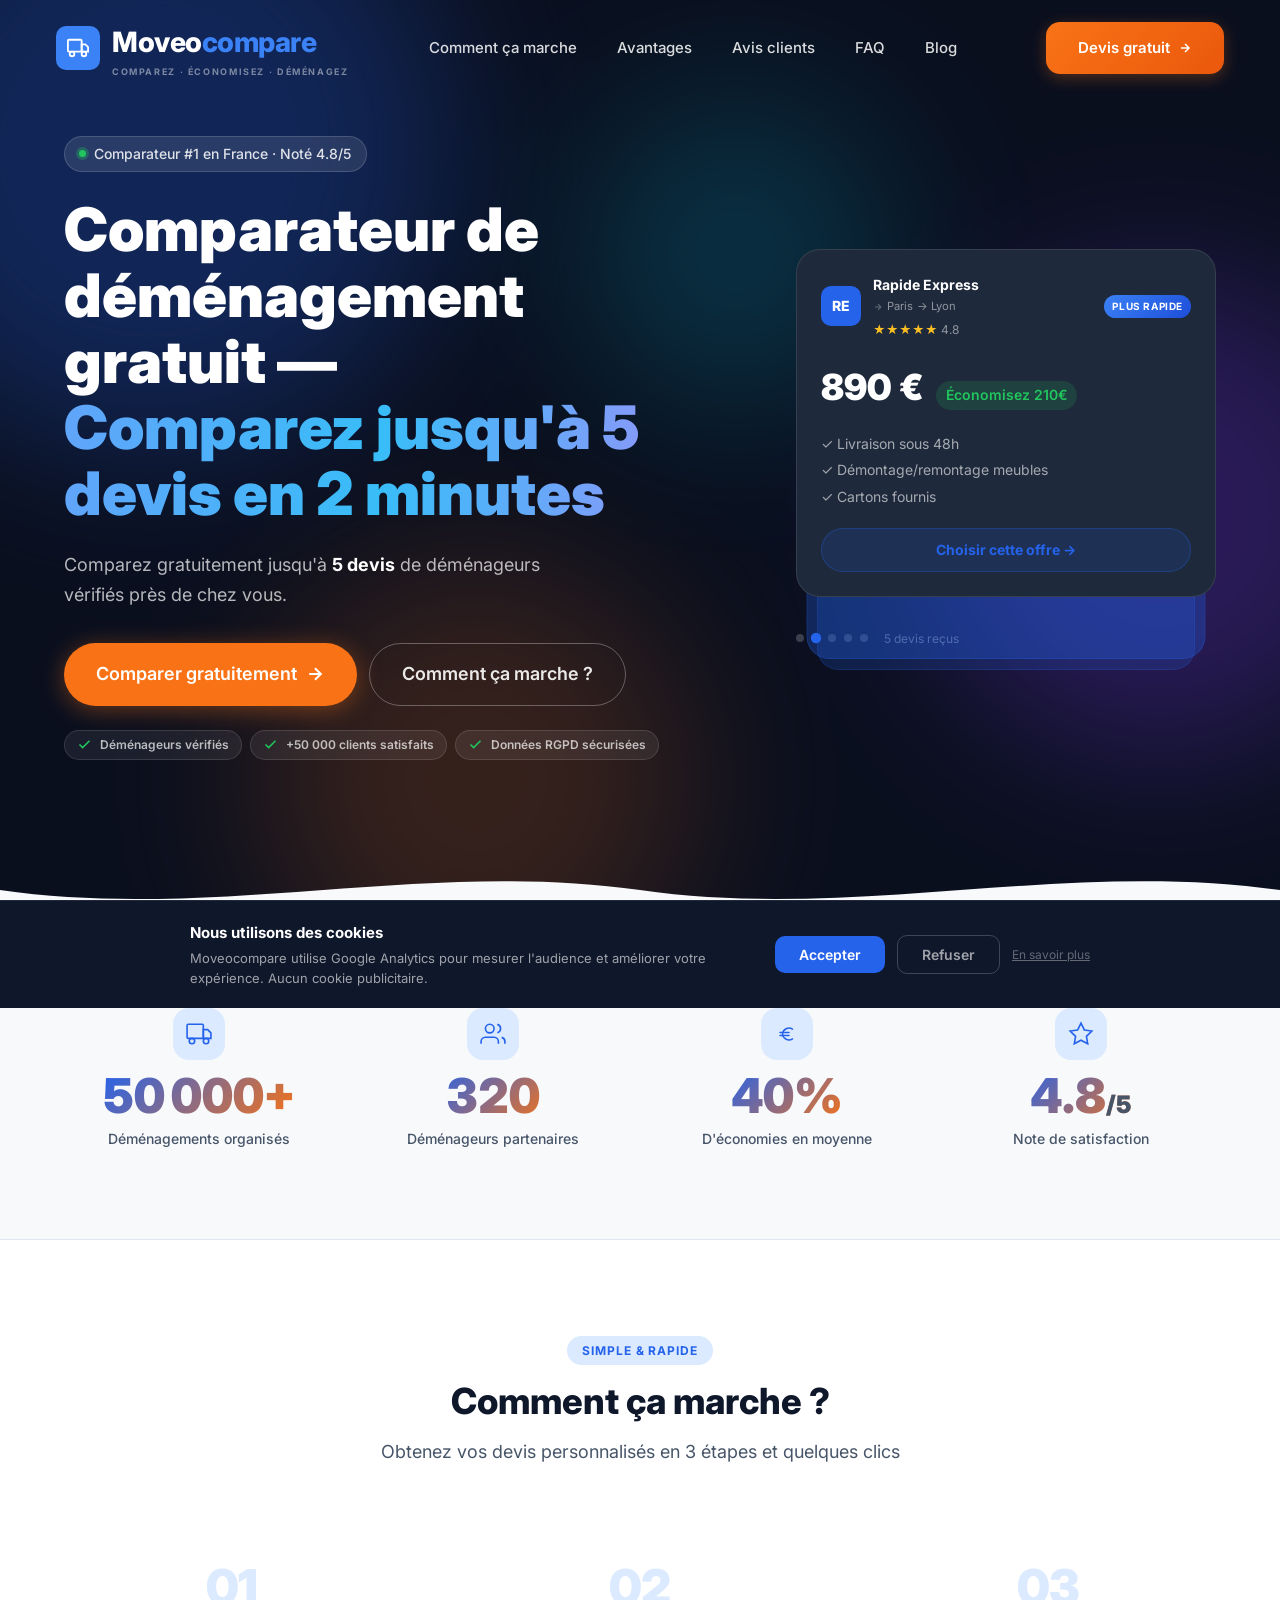
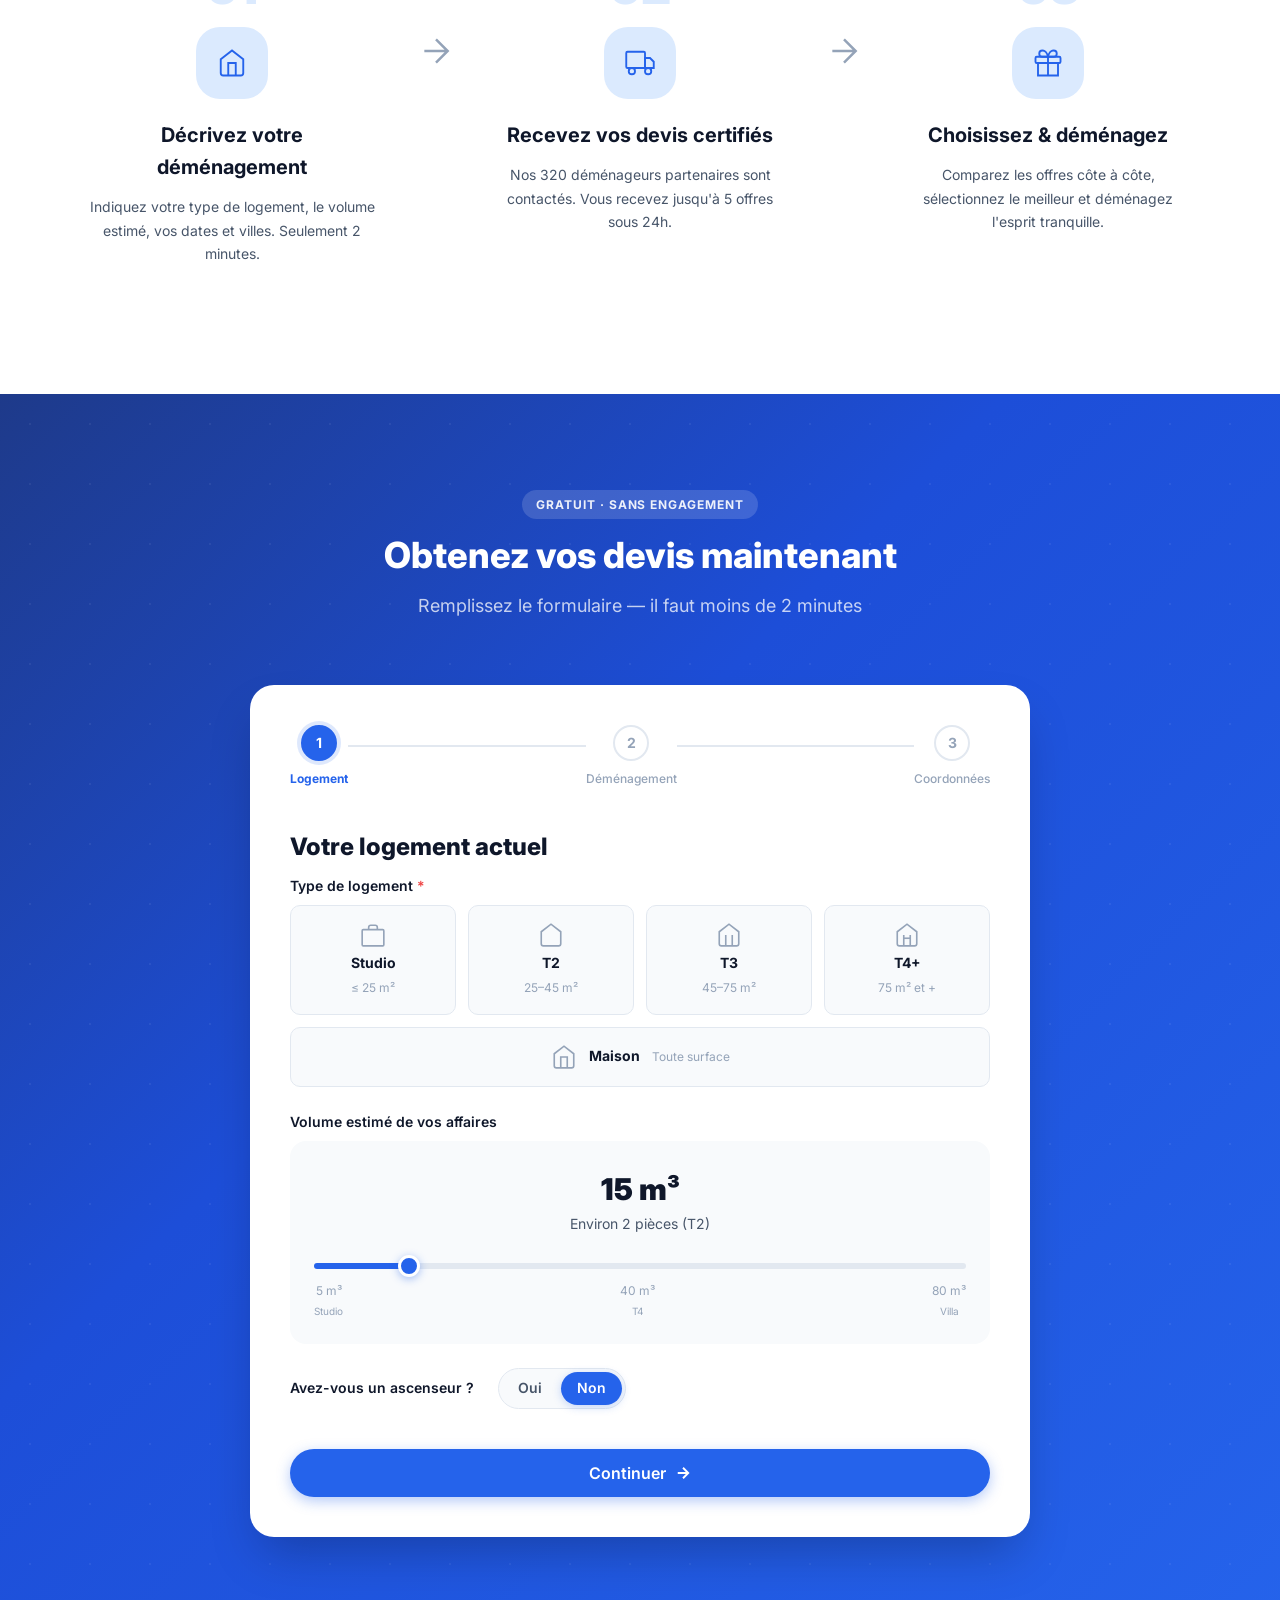
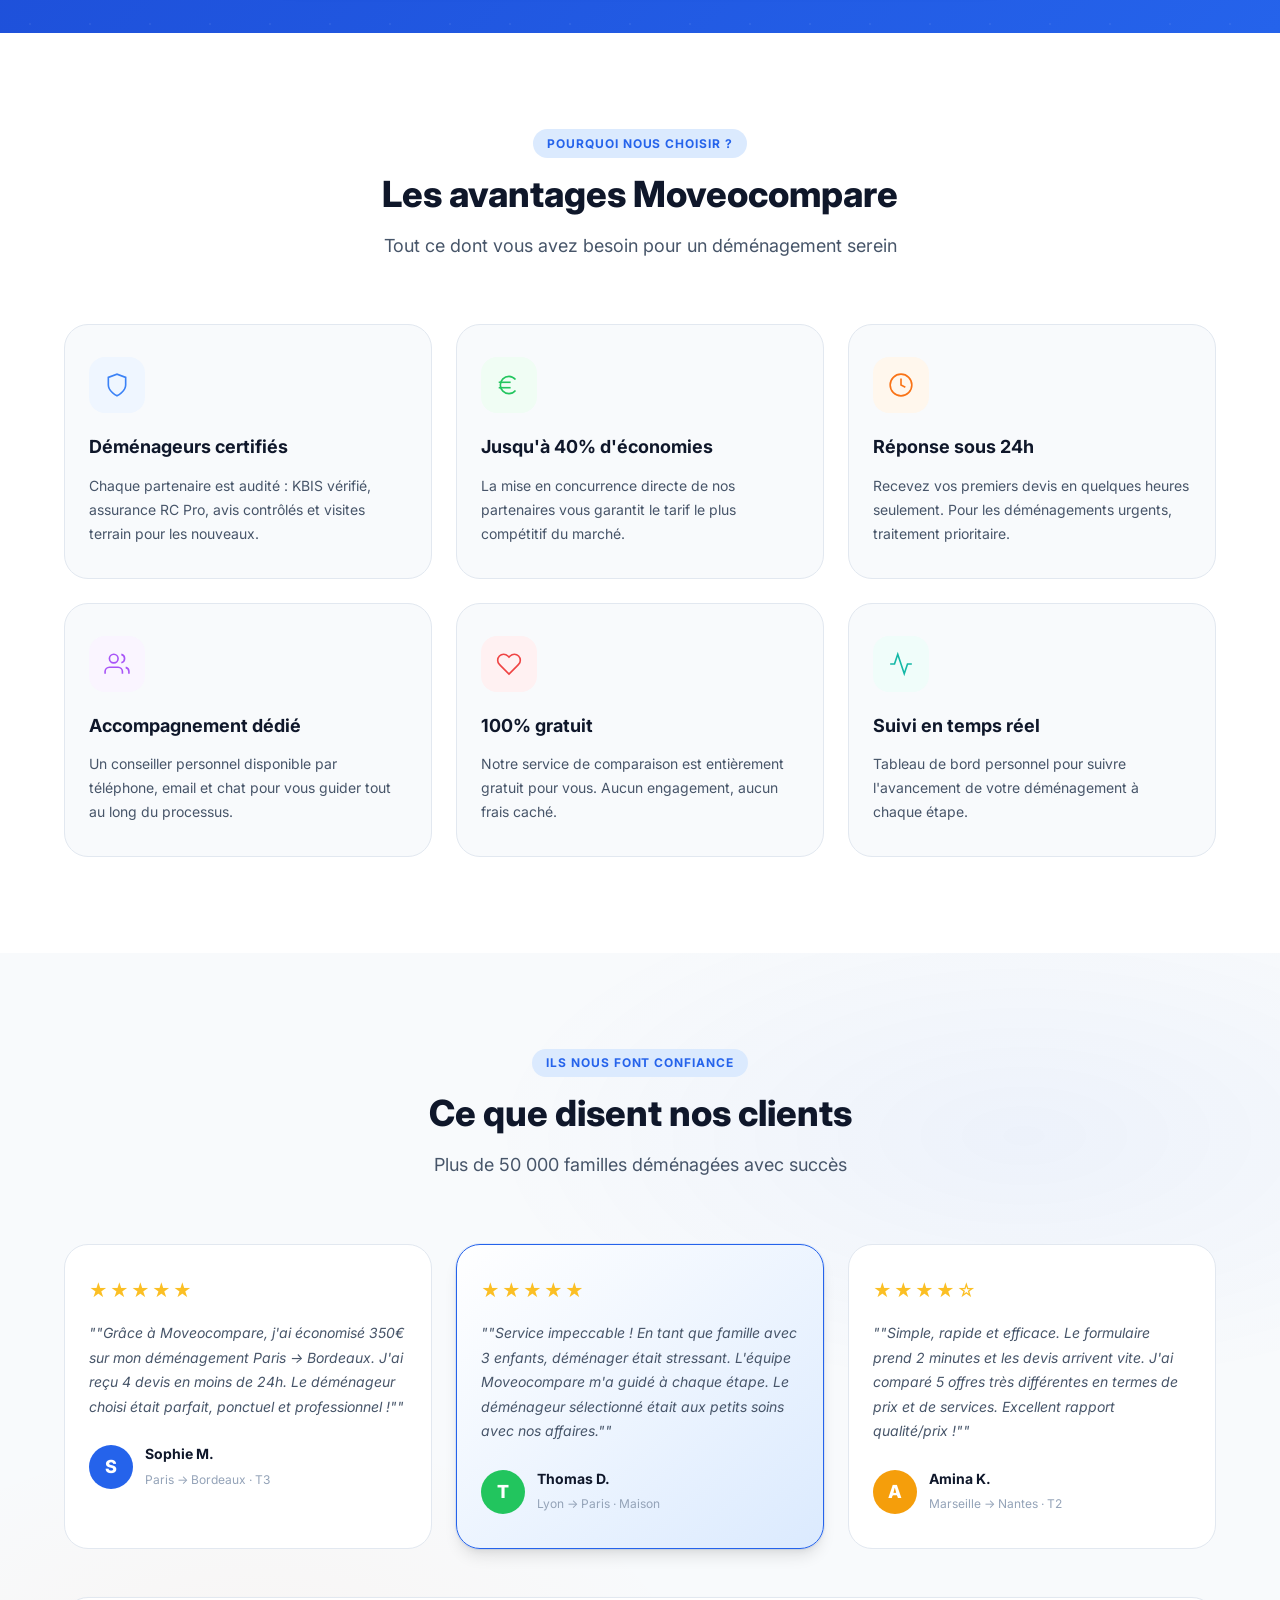
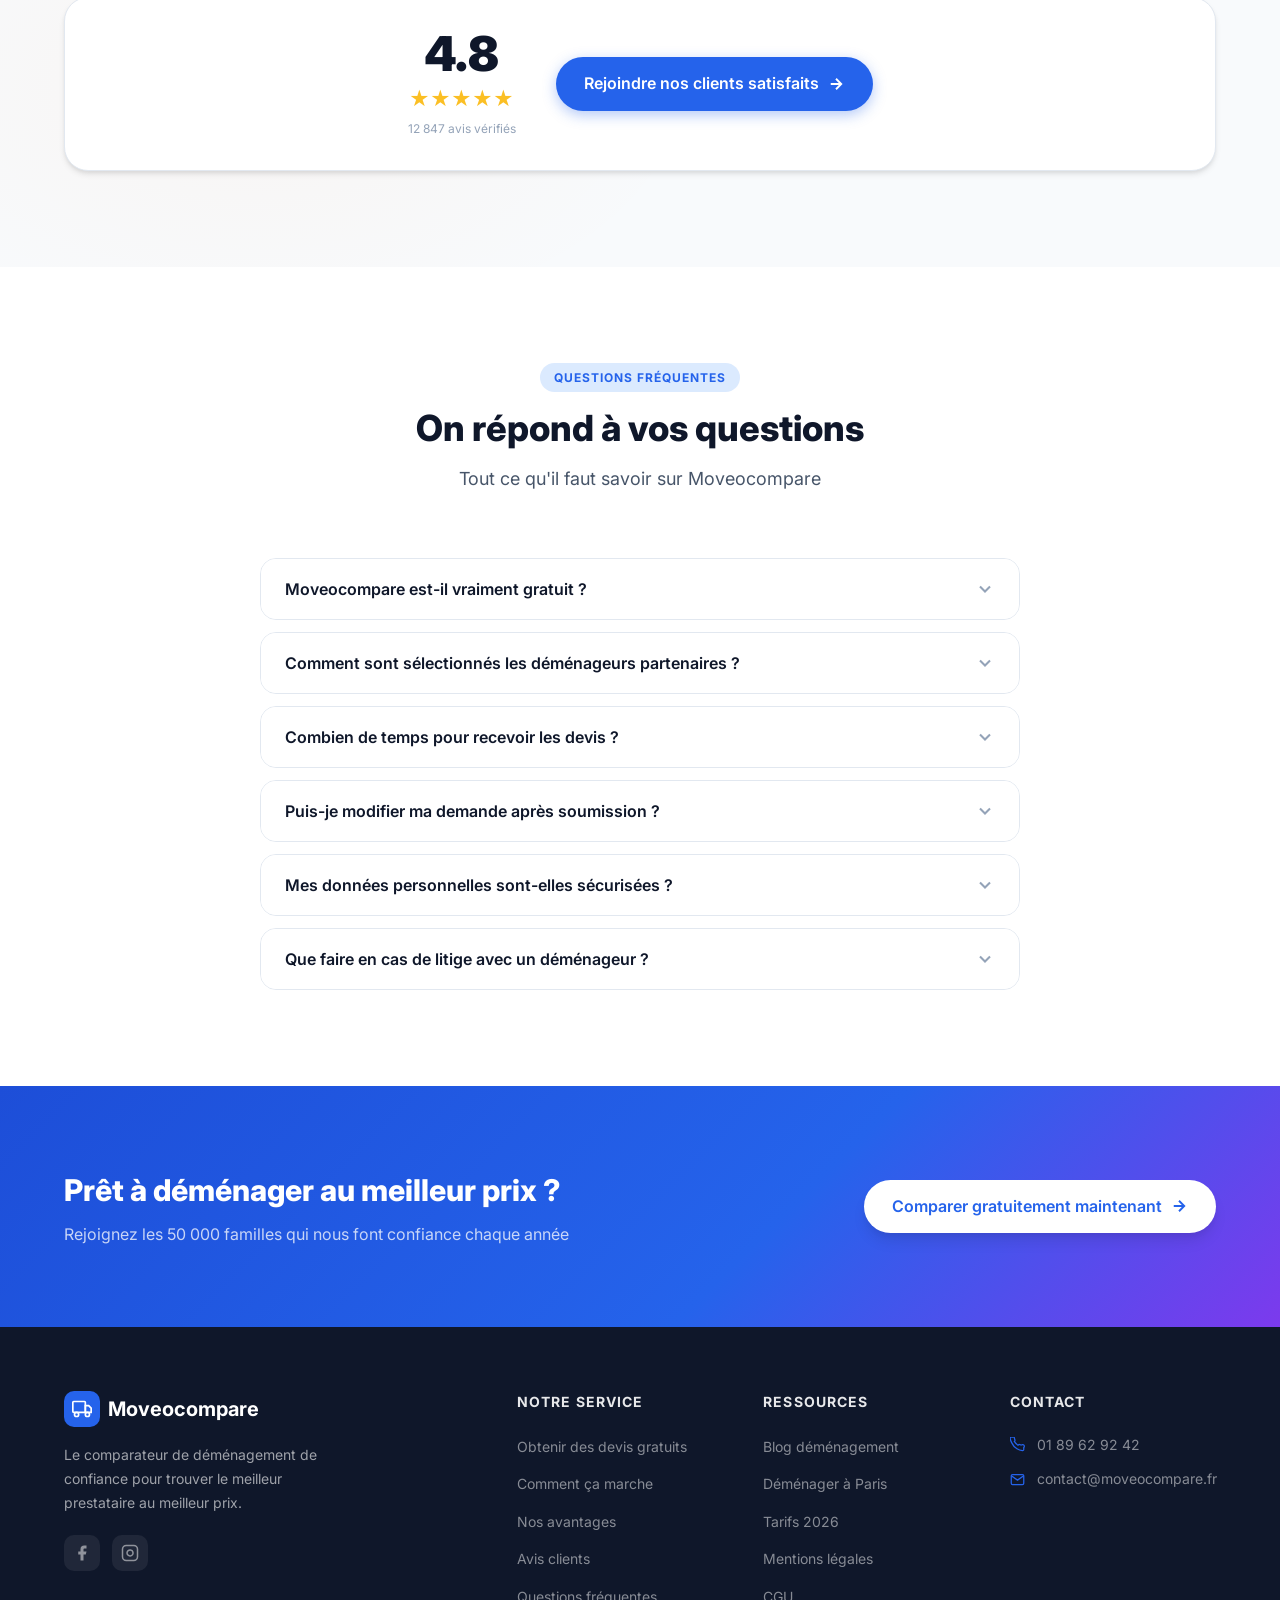
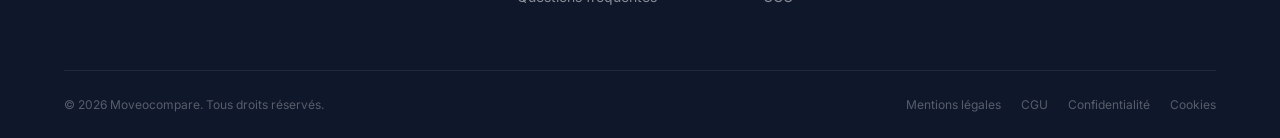
==== index.html @ 51df22dd "Logo SVG autonome + JSON-LD LocalBusiness enrichi - assets/logo/logo.svg : 500x500, fond #2563eb arr" ====
<!DOCTYPE html>
<html lang="fr">
<head>
        <meta charset="UTF-8">
    <meta name="viewport" content="width=device-width, initial-scale=1.0">
    <title>Moveocompare — Comparateur de déménagement gratuit | Devis en 2 min</title>
    <meta name="description" content="Comparez jusqu'à 5 devis de déménageurs certifiés en 2 minutes. Gratuit, sans engagement. Économisez jusqu'à 40% sur votre déménagement.">
    <meta name="robots" content="index, follow">
    <link rel="canonical" href="https://moveocompare.fr/">
    <meta property="og:type"        content="website">
    <meta property="og:url"         content="https://moveocompare.fr/">
    <meta property="og:title"       content="Moveocompare — Comparez les déménageurs et économisez jusqu'à 40%">
    <meta property="og:description" content="Comparez jusqu'à 5 devis de déménageurs certifiés en 2 minutes. Gratuit, sans engagement. Économisez jusqu'à 40% sur votre déménagement.">
    <meta property="og:image"       content="https://moveocompare.fr/assets/logo/og-image.png">
    <meta property="og:site_name"   content="Moveocompare">
    <meta name="twitter:card"        content="summary_large_image">
    <meta name="twitter:title"       content="Moveocompare — Comparez les déménageurs et économisez jusqu'à 40%">
    <meta name="twitter:description" content="Comparez jusqu'à 5 devis de déménageurs certifiés en 2 minutes. Gratuit, sans engagement. Économisez jusqu'à 40% sur votre déménagement.">
    <meta name="twitter:image"       content="https://moveocompare.fr/assets/logo/og-image.png">
    <link rel="icon" type="image/svg+xml" href="data:image/svg+xml,%3Csvg xmlns='http://www.w3.org/2000/svg' viewBox='0 0 32 32'%3E%3Crect width='32' height='32' rx='6' fill='%232563eb'/%3E%3Crect x='2' y='10' width='16' height='12' rx='1' fill='none' stroke='white' stroke-width='2'/%3E%3Cpolygon points='18 13 22 13 25 16 25 22 18 22 18 13' fill='none' stroke='white' stroke-width='2'/%3E%3Ccircle cx='7' cy='24' r='2.5' fill='white'/%3E%3Ccircle cx='22' cy='24' r='2.5' fill='white'/%3E%3C/svg%3E">
    <!-- Schema.org données structurées -->
    <script type="application/ld+json">
    {
      "@context": "https://schema.org",
      "@graph": [
        {
          "@type": "Organization",
          "@id": "https://moveocompare.fr/#organization",
          "name": "Moveocompare",
          "url": "https://moveocompare.fr",
          "description": "Comparateur de devis de déménagement gratuit",
          "contactPoint": {
            "@type": "ContactPoint",
            "telephone": "+33189629242",
            "contactType": "customer service",
            "availableLanguage": "French"
          }
        },
        {
          "@type": "WebSite",
          "@id": "https://moveocompare.fr/#website",
          "url": "https://moveocompare.fr",
          "name": "Moveocompare",
          "description": "Comparateur de devis de déménagement gratuit",
          "publisher": { "@id": "https://moveocompare.fr/#organization" },
          "potentialAction": {
            "@type": "SearchAction",
            "target": "https://moveocompare.fr/#comparateur",
            "query-input": "required name=ville"
          }
        },
        {
          "@type": "Service",
          "name": "Comparateur de devis de déménagement",
          "provider": { "@id": "https://moveocompare.fr/#organization" },
          "description": "Obtenez jusqu'à 5 devis de déménageurs certifiés en 2 minutes. Service gratuit.",
          "serviceType": "Comparateur de déménageurs",
          "areaServed": { "@type": "Country", "name": "France" },
          "offers": { "@type": "Offer", "price": "0", "priceCurrency": "EUR" }
        }
      ]
    }
    </script>
    <link rel="stylesheet" href="css/styles.css">
    <link rel="preconnect" href="https://fonts.googleapis.com">
    <link rel="preconnect" href="https://fonts.gstatic.com" crossorigin>
    <link href="https://fonts.googleapis.com/css2?family=Inter:wght@300;400;500;600;700;800;900&display=swap" rel="stylesheet">
    <script>
    /* Google Analytics 4 — chargement conditionnel (RGPD) */
    window.dataLayer = window.dataLayer || [];
    function gtag(){dataLayer.push(arguments);}

    function loadGA() {
      if (window.gaLoaded) return;
      window.gaLoaded = true;
      var s = document.createElement('script');
      s.async = true;
      s.src = 'https://www.googletagmanager.com/gtag/js?id=G-2BC8LJBT5D';
      document.head.appendChild(s);
      gtag('js', new Date());
      gtag('config', 'G-2BC8LJBT5D', { anonymize_ip: true });
    }
    /* Si déjà accepté lors d'une visite précédente → charge GA immédiatement */
    if (localStorage.getItem('cookieConsent') === 'accepted') { loadGA(); }
    </script>
    <!-- Schema.org LocalBusiness + AggregateRating + Reviews -->
    <script type="application/ld+json">
    {
      "@context": "https://schema.org",
      "@type": "LocalBusiness",
      "name": "Moveocompare",
      "url": "https://moveocompare.fr",
      "telephone": "+33189629242",
      "description": "Comparateur de devis de déménagement gratuit. Comparez jusqu'à 5 offres de déménageurs vérifiés en 2 minutes.",
      "areaServed": { "@type": "Country", "name": "France" },
      "priceRange": "Gratuit",
      "address": {
        "@type": "PostalAddress",
        "addressCountry": "FR",
        "addressLocality": "Paris"
      },
      "image": "https://moveocompare.fr/assets/logo/og-image.png",
      "aggregateRating": {
        "@type": "AggregateRating",
        "ratingValue": "4.8",
        "reviewCount": "12847",
        "bestRating": "5",
        "worstRating": "1"
      },
      "review": [
        {
          "@type": "Review",
          "author": { "@type": "Person", "name": "Sophie M." },
          "reviewRating": { "@type": "Rating", "ratingValue": "5", "bestRating": "5" },
          "reviewBody": "Grâce à Moveocompare, j'ai économisé 350€ sur mon déménagement Paris-Bordeaux. J'ai reçu 4 devis en moins de 24h. Le déménageur choisi était parfait, ponctuel et professionnel !"
        },
        {
          "@type": "Review",
          "author": { "@type": "Person", "name": "Thomas D." },
          "reviewRating": { "@type": "Rating", "ratingValue": "5", "bestRating": "5" },
          "reviewBody": "Service impeccable ! En tant que famille avec 3 enfants, déménager était stressant. L'équipe Moveocompare m'a guidé à chaque étape. Le déménageur sélectionné était aux petits soins avec nos affaires."
        },
        {
          "@type": "Review",
          "author": { "@type": "Person", "name": "Amina K." },
          "reviewRating": { "@type": "Rating", "ratingValue": "4", "bestRating": "5" },
          "reviewBody": "Simple, rapide et efficace. Le formulaire prend 2 minutes et les devis arrivent vite. J'ai comparé 5 offres très différentes en termes de prix et de services. Excellent rapport qualité/prix !"
        }
      ]
    }
    </script>

    <!-- Schema.org FAQPage -->
    <script type="application/ld+json">
    {
      "@context": "https://schema.org",
      "@type": "FAQPage",
      "mainEntity": [
        {
          "@type": "Question",
          "name": "Moveocompare est-il vraiment gratuit ?",
          "acceptedAnswer": {
            "@type": "Answer",
            "text": "Oui, notre service est entièrement gratuit pour les particuliers. Nous sommes rémunérés par nos déménageurs partenaires uniquement lorsqu'ils concluent un contrat via notre plateforme. Vous ne payez jamais pour obtenir vos devis."
          }
        },
        {
          "@type": "Question",
          "name": "Comment sont sélectionnés les déménageurs partenaires ?",
          "acceptedAnswer": {
            "@type": "Answer",
            "text": "Chaque déménageur passe par un processus de vérification rigoureux : contrôle du KBIS, vérification des assurances RC Pro et marchandises transportées, analyse approfondie des avis clients, et visite terrain pour les nouveaux entrants. Moins de 30% des candidats sont retenus."
          }
        },
        {
          "@type": "Question",
          "name": "Combien de temps pour recevoir les devis ?",
          "acceptedAnswer": {
            "@type": "Answer",
            "text": "La plupart de nos clients reçoivent leurs premiers devis en moins de 4 heures. Nous garantissons jusqu'à 5 devis sous 24 heures. Pour les déménagements urgents, mentionnez-le dans votre demande et votre dossier sera traité en priorité absolue."
          }
        },
        {
          "@type": "Question",
          "name": "Puis-je modifier ma demande après soumission ?",
          "acceptedAnswer": {
            "@type": "Answer",
            "text": "Oui. Après avoir soumis votre demande, vous recevez un email avec un lien sécurisé pour modifier vos informations. Vous pouvez également contacter directement notre équipe par téléphone ou email pour toute modification de dernière minute."
          }
        },
        {
          "@type": "Question",
          "name": "Mes données personnelles sont-elles sécurisées ?",
          "acceptedAnswer": {
            "@type": "Answer",
            "text": "Absolument. Nous respectons scrupuleusement le RGPD. Vos données sont chiffrées (SSL/TLS), ne sont partagées qu'avec les déménageurs sélectionnés pour votre demande et ne sont jamais revendues à des tiers."
          }
        },
        {
          "@type": "Question",
          "name": "Que faire en cas de litige avec un déménageur ?",
          "acceptedAnswer": {
            "@type": "Answer",
            "text": "Notre service client médiateur est disponible pour vous accompagner en cas de litige. Tous nos partenaires ont souscrit une assurance marchandises transportées couvrant les éventuels dommages. En dernier recours, nous pouvons suspendre le partenaire de notre réseau."
          }
        }
      ]
    }
    </script>
</head>
<body>

    <!-- ============================================================
         HEADER — transparent au chargement, blanc au scroll
    ============================================================ -->
    <header id="header" class="header">
        <!-- Logo -->
        <a href="#accueil" class="header__logo" aria-label="Moveocompare — Comparateur de déménagement">
            <div class="header__logo-icon">
                <svg width="22" height="22" viewBox="0 0 24 24" fill="none" stroke="currentColor" stroke-width="2">
                    <rect x="1" y="3" width="15" height="13" rx="1"/>
                    <polygon points="16 8 20 8 23 11 23 16 16 16 16 8"/>
                    <circle cx="5.5" cy="18.5" r="2.5"/>
                    <circle cx="18.5" cy="18.5" r="2.5"/>
                </svg>
            </div>
            <div class="header__logo-brand">
                <span class="header__logo-text">Moveo<span>compare</span></span>
                <span class="header__tagline">COMPAREZ · ÉCONOMISEZ · DÉMÉNAGEZ</span>
            </div>
        </a>

        <!-- Navigation desktop + overlay mobile -->
        <nav class="header__nav" id="nav">
            <!-- Liens principaux (avec flèche sur mobile) -->
            <a href="#comment-ca-marche"><span>Comment ça marche</span></a>
            <a href="#avantages"><span>Avantages</span></a>
            <a href="#temoignages"><span>Avis clients</span></a>
            <a href="#faq"><span>FAQ</span></a>
            <a href="blog.html"><span>Blog</span></a>
            <!-- Bouton CTA visible uniquement dans l'overlay mobile -->
            <a href="#comparateur" class="nav-mobile-cta">Devis gratuit</a>
            <!-- Liens secondaires bas d'overlay (mobile uniquement) -->
            <div class="nav-mobile-secondary">
                <a href="mentions-legales.html">Mentions légales</a>
                <span aria-hidden="true">·</span>
                <a href="politique-confidentialite.html">Confidentialité</a>
            </div>
        </nav>

        <!-- CTA + Hamburger -->
        <a href="#comparateur" class="header__cta">
            Devis gratuit
            <svg width="14" height="14" viewBox="0 0 24 24" fill="none" stroke="currentColor" stroke-width="2.5"><path d="M5 12h14M12 5l7 7-7 7"/></svg>
        </a>
        <button class="menu-toggle" id="menuToggle" aria-label="Ouvrir le menu" aria-expanded="false">
            <span></span><span></span>
        </button>
    </header>

    <!-- ============================================================
         MENU MOBILE — structure flex avec footer poussé en bas
         (évite toute superposition de contenu)
    ============================================================ -->
    <div class="mobile-menu" id="mobileMenu" aria-hidden="true">
        <nav class="mobile-menu__nav">
            <a href="#comment-ca-marche">Comment ça marche <span>→</span></a>
            <a href="#avantages">Avantages <span>→</span></a>
            <a href="#temoignages">Avis clients <span>→</span></a>
            <a href="#faq">FAQ <span>→</span></a>
            <a href="blog.html">Blog <span>→</span></a>
        </nav>
        <div class="mobile-menu__footer">
            <a href="#comparateur" class="mobile-menu__cta">Devis gratuit →</a>
            <div class="mobile-menu__legal">
                <a href="mentions-legales.html">Mentions légales</a>
                <span>·</span>
                <a href="politique-confidentialite.html">Confidentialité</a>
            </div>
        </div>
    </div>

    <main>

        <!-- ============================================================
             HERO — Section principale avec CTA
        ============================================================ -->
        <section class="hero" id="accueil">
            <!-- Blobs colorés flottants (remplacent le dégradé statique) -->
            <div class="hero__blobs" aria-hidden="true">
                <div class="hero__blob hero__blob--1"></div>
                <div class="hero__blob hero__blob--2"></div>
                <div class="hero__blob hero__blob--3"></div>
                <div class="hero__blob hero__blob--4"></div>
            </div>

            <div class="container hero__container">
                <!-- Texte hero — animations d'entrée au chargement -->
                <div class="hero__content">
                    <div class="hero__badge hero-anim-down">
                        <span class="hero__badge-dot"></span>
                        Comparateur #1 en France · Noté 4.8/5
                    </div>
                    <h1 class="hero__title hero-anim-up" style="--anim-delay:.2s">
                        Comparateur de déménagement gratuit —<br>
                        <span class="hero__title-shimmer">Comparez jusqu'à 5 devis en 2 minutes</span>
                    </h1>
                    <p class="hero__subtitle hero-anim-up" style="--anim-delay:.4s">
                        Comparez gratuitement jusqu'à <strong>5 devis</strong> de déménageurs vérifiés près de chez vous.
                    </p>
                    <div class="hero__buttons hero-anim-up" style="--anim-delay:.6s">
                        <a href="#comparateur" class="btn btn--hero-primary btn--xl">
                            Comparer gratuitement
                            <svg width="20" height="20" viewBox="0 0 24 24" fill="none" stroke="currentColor" stroke-width="2.5"><path d="M5 12h14M12 5l7 7-7 7"/></svg>
                        </a>
                        <a href="#comment-ca-marche" class="btn btn--hero-outline btn--xl">
                            Comment ça marche ?
                        </a>
                    </div>
                    <div class="hero__trust hero-anim-up" style="--anim-delay:.8s">
                        <div class="trust-pill">
                            <svg width="15" height="15" viewBox="0 0 24 24" fill="none" stroke="currentColor" stroke-width="2.5"><path d="M20 6L9 17l-5-5"/></svg>
                            Déménageurs vérifiés
                        </div>
                        <div class="trust-pill">
                            <svg width="15" height="15" viewBox="0 0 24 24" fill="none" stroke="currentColor" stroke-width="2.5"><path d="M20 6L9 17l-5-5"/></svg>
                            +50 000 clients satisfaits
                        </div>
                        <div class="trust-pill">
                            <svg width="15" height="15" viewBox="0 0 24 24" fill="none" stroke="currentColor" stroke-width="2.5"><path d="M20 6L9 17l-5-5"/></svg>
                            Données RGPD sécurisées
                        </div>
                    </div>
                </div>

                <!-- Carrousel de devis — animation d'entrée depuis la droite -->
                <div class="hero__visual hero-anim-right" style="--anim-delay:1s" aria-hidden="true">
                    <div class="devis-stack" id="devisStack">
                        <div class="devis-card devis-card--back-2"></div>
                        <div class="devis-card devis-card--back-1"></div>
                        <div class="devis-card devis-card--front" id="devisFront"></div>
                        <div class="devis-counter">
                            <span class="devis-counter__dot active" data-dot="0"></span>
                            <span class="devis-counter__dot" data-dot="1"></span>
                            <span class="devis-counter__dot" data-dot="2"></span>
                            <span class="devis-counter__dot" data-dot="3"></span>
                            <span class="devis-counter__dot" data-dot="4"></span>
                            <span class="devis-counter__text">5 devis reçus</span>
                        </div>
                    </div>
                </div>
            </div>

            <!-- Vague de transition -->
            <div class="hero__wave" aria-hidden="true">
                <svg viewBox="0 0 1440 70" preserveAspectRatio="none" xmlns="http://www.w3.org/2000/svg">
                    <path d="M0,35 C240,70 480,0 720,35 C960,70 1200,0 1440,35 L1440,70 L0,70 Z" fill="#f8f9fb"/>
                </svg>
            </div>
        </section>

        <!-- ============================================================
             BANDEAU STATS — Compteurs animés
        ============================================================ -->
        <section class="stats" id="stats">
            <div class="container">
                <div class="stats__grid">
                    <div class="stat-item" data-fade>
                        <div class="stat-item__icon">
                            <svg width="26" height="26" viewBox="0 0 24 24" fill="none" stroke="currentColor" stroke-width="1.5" aria-hidden="true">
                                <rect x="1" y="3" width="15" height="13" rx="1"/>
                                <polygon points="16 8 20 8 23 11 23 16 16 16 16 8"/>
                                <circle cx="5.5" cy="18.5" r="2.5"/>
                                <circle cx="18.5" cy="18.5" r="2.5"/>
                            </svg>
                        </div>
                        <div class="stat-item__number">
                            <span class="js-counter" data-target="50000" data-suffix="+">50 000+</span>
                        </div>
                        <div class="stat-item__label">Déménagements organisés</div>
                    </div>
                    <div class="stat-item" data-fade data-delay="100">
                        <div class="stat-item__icon">
                            <svg width="26" height="26" viewBox="0 0 24 24" fill="none" stroke="currentColor" stroke-width="1.5" aria-hidden="true">
                                <path d="M17 21v-2a4 4 0 00-4-4H5a4 4 0 00-4 4v2"/>
                                <circle cx="9" cy="7" r="4"/>
                                <path d="M23 21v-2a4 4 0 00-3-3.87"/>
                                <path d="M16 3.13a4 4 0 010 7.75"/>
                            </svg>
                        </div>
                        <div class="stat-item__number">
                            <span class="js-counter" data-target="320">320</span>
                        </div>
                        <div class="stat-item__label">Déménageurs partenaires</div>
                    </div>
                    <div class="stat-item" data-fade data-delay="200">
                        <div class="stat-item__icon">
                            <svg width="24" height="24" viewBox="0 0 24 24" fill="none" stroke="currentColor" stroke-width="1.5" stroke-linecap="round" stroke-linejoin="round" aria-hidden="true">
                                <path d="M17.5 7.2A6.5 6.5 0 0 0 7.5 12a6.5 6.5 0 0 0 10 4.8"/>
                                <line x1="5" y1="10.5" x2="14" y2="10.5"/>
                                <line x1="5" y1="13.5" x2="14" y2="13.5"/>
                            </svg>
                        </div>
                        <div class="stat-item__number">
                            <span class="js-counter" data-target="40" data-suffix="%">40%</span>
                        </div>
                        <div class="stat-item__label">D'économies en moyenne</div>
                    </div>
                    <div class="stat-item" data-fade data-delay="300">
                        <div class="stat-item__icon">
                            <svg width="26" height="26" viewBox="0 0 24 24" fill="none" stroke="currentColor" stroke-width="1.5" aria-hidden="true">
                                <polygon points="12 2 15.09 8.26 22 9.27 17 14.14 18.18 21.02 12 17.77 5.82 21.02 7 14.14 2 9.27 8.91 8.26 12 2"/>
                            </svg>
                        </div>
                        <div class="stat-item__number">4.8<small>/5</small></div>
                        <div class="stat-item__label">Note de satisfaction</div>
                    </div>
                </div>
            </div>
        </section>

        <!-- ============================================================
             COMMENT ÇA MARCHE — 3 étapes
        ============================================================ -->
        <section class="how-it-works" id="comment-ca-marche">
            <div class="container">
                <div class="section-header" data-fade>
                    <span class="section-badge">Simple & rapide</span>
                    <h2 class="section-title">Comment ça marche ?</h2>
                    <p class="section-subtitle">Obtenez vos devis personnalisés en 3 étapes et quelques clics</p>
                </div>

                <div class="steps-wrapper">
                    <!-- Étape 1 -->
                    <div class="step" data-fade data-delay="0">
                        <div class="step__number">01</div>
                        <div class="step__icon-wrap">
                            <div class="step__icon">
                                <svg width="30" height="30" viewBox="0 0 24 24" fill="none" stroke="currentColor" stroke-width="1.5">
                                    <path d="M3 9l9-7 9 7v11a2 2 0 01-2 2H5a2 2 0 01-2-2z"/>
                                    <polyline points="9 22 9 12 15 12 15 22"/>
                                </svg>
                            </div>
                        </div>
                        <h3 class="step__title">Décrivez votre déménagement</h3>
                        <p class="step__desc">Indiquez votre type de logement, le volume estimé, vos dates et villes. Seulement 2 minutes.</p>
                    </div>

                    <div class="step__arrow" data-fade data-delay="150" aria-hidden="true">
                        <svg width="40" height="40" viewBox="0 0 24 24" fill="none" stroke="currentColor" stroke-width="1.5"><path d="M5 12h14M12 5l7 7-7 7"/></svg>
                    </div>

                    <!-- Étape 2 -->
                    <div class="step" data-fade data-delay="200">
                        <div class="step__number">02</div>
                        <div class="step__icon-wrap">
                            <div class="step__icon">
                                <svg width="30" height="30" viewBox="0 0 24 24" fill="none" stroke="currentColor" stroke-width="1.5">
                                    <rect x="1" y="3" width="15" height="13" rx="1"/>
                                    <polygon points="16 8 20 8 23 11 23 16 16 16 16 8"/>
                                    <circle cx="5.5" cy="18.5" r="2.5"/>
                                    <circle cx="18.5" cy="18.5" r="2.5"/>
                                </svg>
                            </div>
                        </div>
                        <h3 class="step__title">Recevez vos devis certifiés</h3>
                        <p class="step__desc">Nos 320 déménageurs partenaires sont contactés. Vous recevez jusqu'à 5 offres sous 24h.</p>
                    </div>

                    <div class="step__arrow" data-fade data-delay="350" aria-hidden="true">
                        <svg width="40" height="40" viewBox="0 0 24 24" fill="none" stroke="currentColor" stroke-width="1.5"><path d="M5 12h14M12 5l7 7-7 7"/></svg>
                    </div>

                    <!-- Étape 3 -->
                    <div class="step" data-fade data-delay="400">
                        <div class="step__number">03</div>
                        <div class="step__icon-wrap">
                            <div class="step__icon">
                                <svg width="30" height="30" viewBox="0 0 24 24" fill="none" stroke="currentColor" stroke-width="1.5">
                                    <polyline points="20 12 20 22 4 22 4 12"/>
                                    <rect x="2" y="7" width="20" height="5" rx="1"/>
                                    <line x1="12" y1="22" x2="12" y2="7"/>
                                    <path d="M12 7H7.5a2.5 2.5 0 010-5C11 2 12 7 12 7z"/>
                                    <path d="M12 7h4.5a2.5 2.5 0 000-5C13 2 12 7 12 7z"/>
                                </svg>
                            </div>
                        </div>
                        <h3 class="step__title">Choisissez & déménagez</h3>
                        <p class="step__desc">Comparez les offres côte à côte, sélectionnez le meilleur et déménagez l'esprit tranquille.</p>
                    </div>
                </div>
            </div>
        </section>

        <!-- ============================================================
             FORMULAIRE COMPARATEUR — Multi-étapes avec progression
        ============================================================ -->
        <section class="comparateur" id="comparateur">
            <div class="comparateur__bg" aria-hidden="true"></div>
            <div class="container">
                <div class="section-header" data-fade>
                    <span class="section-badge section-badge--light">Gratuit · Sans engagement</span>
                    <h2 class="section-title section-title--light">Obtenez vos devis maintenant</h2>
                    <p class="section-subtitle section-subtitle--light">Remplissez le formulaire — il faut moins de 2 minutes</p>
                </div>

                <div class="form-card" data-fade>
                    <!-- Barre de progression -->
                    <div class="progress-wrap" id="progressWrap">
                        <div class="progress-steps"
                             role="progressbar"
                             aria-valuenow="1"
                             aria-valuemin="1"
                             aria-valuemax="3"
                             aria-label="Étape 1 sur 3 — Votre logement"
                             id="progressStepsBar">
                            <div class="progress-step active" data-step-indicator="1">
                                <div class="progress-step__bubble">
                                    <span class="progress-step__num">1</span>
                                    <svg class="progress-step__check" width="14" height="14" viewBox="0 0 24 24" fill="none" stroke="currentColor" stroke-width="3"><path d="M20 6L9 17l-5-5"/></svg>
                                </div>
                                <span class="progress-step__label">Logement</span>
                            </div>
                            <div class="progress-step__line"></div>
                            <div class="progress-step" data-step-indicator="2">
                                <div class="progress-step__bubble">
                                    <span class="progress-step__num">2</span>
                                    <svg class="progress-step__check" width="14" height="14" viewBox="0 0 24 24" fill="none" stroke="currentColor" stroke-width="3"><path d="M20 6L9 17l-5-5"/></svg>
                                </div>
                                <span class="progress-step__label">Déménagement</span>
                            </div>
                            <div class="progress-step__line"></div>
                            <div class="progress-step" data-step-indicator="3">
                                <div class="progress-step__bubble">
                                    <span class="progress-step__num">3</span>
                                    <svg class="progress-step__check" width="14" height="14" viewBox="0 0 24 24" fill="none" stroke="currentColor" stroke-width="3"><path d="M20 6L9 17l-5-5"/></svg>
                                </div>
                                <span class="progress-step__label">Coordonnées</span>
                            </div>
                        </div>
                    </div>

                    <!-- Formulaire -->
                    <form id="comparateurForm" novalidate>

                        <!-- ─── Champs cachés Web3Forms (soumis avec le payload JSON) ─── -->
                        <input type="hidden" name="access_key" value="359a5eac-9efd-40db-8161-8afedf4d0d2b">
                        <input type="hidden" name="subject" value="Nouveau lead Moveocompare">
                        <input type="hidden" name="from_name" value="Moveocompare">
                        <!-- Honeypot anti-spam : doit rester décoché -->
                        <input type="checkbox" name="botcheck" style="display:none" tabindex="-1" aria-hidden="true">

                        <!-- ─── Étape 1 : Logement + Volume ─── -->
                        <div class="form-step form-step--active" id="step1">
                            <h3 class="form-step__title">Votre logement actuel</h3>

                            <!-- Type de logement -->
                            <div class="field-group">
                                <label class="field-label">Type de logement <span class="required">*</span></label>
                                <div class="option-grid" id="optionGridLogement">
                                    <label class="option-tile">
                                        <input type="radio" name="logement" value="studio" required>
                                        <div class="option-tile__body">
                                            <svg width="26" height="26" viewBox="0 0 24 24" fill="none" stroke="currentColor" stroke-width="1.5"><rect x="2" y="7" width="20" height="15" rx="1"/><path d="M16 7V5a2 2 0 00-2-2h-4a2 2 0 00-2 2v2"/></svg>
                                            <strong>Studio</strong>
                                            <small>≤ 25 m²</small>
                                        </div>
                                    </label>
                                    <label class="option-tile">
                                        <input type="radio" name="logement" value="t2">
                                        <div class="option-tile__body">
                                            <svg width="26" height="26" viewBox="0 0 24 24" fill="none" stroke="currentColor" stroke-width="1.5"><path d="M3 9l9-7 9 7v11a2 2 0 01-2 2H5a2 2 0 01-2-2z"/></svg>
                                            <strong>T2</strong>
                                            <small>25–45 m²</small>
                                        </div>
                                    </label>
                                    <label class="option-tile">
                                        <input type="radio" name="logement" value="t3">
                                        <div class="option-tile__body">
                                            <svg width="26" height="26" viewBox="0 0 24 24" fill="none" stroke="currentColor" stroke-width="1.5"><path d="M3 9l9-7 9 7v11a2 2 0 01-2 2H5a2 2 0 01-2-2z"/><line x1="9" y1="22" x2="9" y2="12"/><line x1="15" y1="22" x2="15" y2="12"/></svg>
                                            <strong>T3</strong>
                                            <small>45–75 m²</small>
                                        </div>
                                    </label>
                                    <label class="option-tile">
                                        <input type="radio" name="logement" value="t4">
                                        <div class="option-tile__body">
                                            <svg width="26" height="26" viewBox="0 0 24 24" fill="none" stroke="currentColor" stroke-width="1.5"><path d="M3 9l9-7 9 7v11a2 2 0 01-2 2H5a2 2 0 01-2-2z"/><line x1="9" y1="22" x2="9" y2="12"/><line x1="15" y1="22" x2="15" y2="12"/><line x1="9" y1="15" x2="15" y2="15"/></svg>
                                            <strong>T4+</strong>
                                            <small>75 m² et +</small>
                                        </div>
                                    </label>
                                    <label class="option-tile option-tile--wide">
                                        <input type="radio" name="logement" value="maison">
                                        <div class="option-tile__body">
                                            <svg width="26" height="26" viewBox="0 0 24 24" fill="none" stroke="currentColor" stroke-width="1.5"><path d="M3 9l9-7 9 7v11a2 2 0 01-2 2H5a2 2 0 01-2-2z"/><path d="M9 22V12h6v10"/></svg>
                                            <strong>Maison</strong>
                                            <small>Toute surface</small>
                                        </div>
                                    </label>
                                </div>
                                <p class="field-error hidden" id="err-logement">Veuillez sélectionner un type de logement</p>
                            </div>

                            <!-- Volume estimé (slider) -->
                            <div class="field-group">
                                <label class="field-label" for="volume">Volume estimé de vos affaires</label>
                                <div class="slider-wrap">
                                    <div class="slider-display">
                                        <span id="volumeVal">15</span> m³
                                        <small id="volumeHint">Environ 2–3 pièces</small>
                                    </div>
                                    <input type="range" id="volume" name="volume"
                                           min="5" max="80" value="15" step="5"
                                           class="slider" aria-label="Volume en m³">
                                    <div class="slider-labels">
                                        <span>5 m³<br><small>Studio</small></span>
                                        <span>40 m³<br><small>T4</small></span>
                                        <span>80 m³<br><small>Villa</small></span>
                                    </div>
                                </div>
                            </div>

                            <!-- Ascenseur -->
                            <div class="field-group field-group--inline">
                                <label class="field-label">Avez-vous un ascenseur ?</label>
                                <div class="radio-toggle">
                                    <label class="radio-toggle__item">
                                        <input type="radio" name="ascenseur" value="oui">
                                        <span>Oui</span>
                                    </label>
                                    <label class="radio-toggle__item">
                                        <input type="radio" name="ascenseur" value="non" checked>
                                        <span>Non</span>
                                    </label>
                                </div>
                            </div>

                            <!-- Étage (affiché uniquement pour T2, T3, T4) -->
                            <div class="field-group field-group--inline hidden" id="etageGroup">
                                <label class="field-label" for="etage">Étage</label>
                                <select id="etage" name="etage" class="field-input field-select" style="max-width:180px">
                                    <option value="rdc">Rez-de-chaussée</option>
                                    <option value="1">1er étage</option>
                                    <option value="2">2ème étage</option>
                                    <option value="3">3ème étage</option>
                                    <option value="4">4ème étage</option>
                                    <option value="5">5ème étage</option>
                                    <option value="6+">6ème étage et +</option>
                                </select>
                            </div>

                            <button type="button" class="btn btn--primary btn--full btn--lg mt-4"
                                    onclick="goToStep(2)"
                                    aria-label="Continuer vers l'étape 2 : votre déménagement">
                                Continuer
                                <svg width="18" height="18" viewBox="0 0 24 24" fill="none" stroke="currentColor" stroke-width="2.5"><path d="M5 12h14M12 5l7 7-7 7"/></svg>
                            </button>
                        </div>

                        <!-- ─── Étape 2 : Dates + Villes ─── -->
                        <div class="form-step" id="step2">
                            <h3 class="form-step__title">Votre déménagement</h3>

                            <!-- ── Adresse de départ (1 seul champ avec autocomplétion) ── -->
                            <div class="address-block">
                                <div class="address-block__header">
                                    <svg width="14" height="14" viewBox="0 0 24 24" fill="none" stroke="currentColor" stroke-width="2.5"><path d="M21 10c0 7-9 13-9 13s-9-6-9-13a9 9 0 0118 0z"/><circle cx="12" cy="10" r="3"/></svg>
                                    Départ
                                </div>
                                <div class="field-group">
                                    <label class="field-label" for="adresseDepart">Adresse complète <span class="required">*</span></label>
                                    <div class="input-icon-wrap" id="wrap-adresseDepart">
                                        <svg class="input-ico" width="16" height="16" viewBox="0 0 24 24" fill="none" stroke="currentColor" stroke-width="2"><path d="M21 10c0 7-9 13-9 13s-9-6-9-13a9 9 0 0118 0z"/><circle cx="12" cy="10" r="3"/></svg>
                                        <input type="text" id="adresseDepart" name="adresseDepart"
                                               placeholder="15 Rue de la Paix, Paris"
                                               class="field-input" required autocomplete="off">
                                        <div id="dropdownDepart" class="ac-dropdown"></div>
                                    </div>
                                    <p class="field-error hidden" id="err-adresseDepart">Veuillez indiquer l'adresse de départ (min. 5 caractères)</p>
                                </div>
                            </div>

                            <!-- ── Adresse d'arrivée (1 seul champ avec autocomplétion) ── -->
                            <div class="address-block">
                                <div class="address-block__header">
                                    <svg width="14" height="14" viewBox="0 0 24 24" fill="none" stroke="currentColor" stroke-width="2.5"><path d="M21 10c0 7-9 13-9 13s-9-6-9-13a9 9 0 0118 0z"/><circle cx="12" cy="10" r="3"/></svg>
                                    Arrivée
                                </div>
                                <div class="field-group">
                                    <label class="field-label" for="adresseArrivee">Adresse complète <span class="required">*</span></label>
                                    <div class="input-icon-wrap" id="wrap-adresseArrivee">
                                        <svg class="input-ico" width="16" height="16" viewBox="0 0 24 24" fill="none" stroke="currentColor" stroke-width="2"><path d="M21 10c0 7-9 13-9 13s-9-6-9-13a9 9 0 0118 0z"/><circle cx="12" cy="10" r="3"/></svg>
                                        <input type="text" id="adresseArrivee" name="adresseArrivee"
                                               placeholder="8 Avenue des Fleurs, Lyon"
                                               class="field-input" required autocomplete="off">
                                        <div id="dropdownArrivee" class="ac-dropdown"></div>
                                    </div>
                                    <p class="field-error hidden" id="err-adresseArrivee">Veuillez indiquer l'adresse d'arrivée (min. 5 caractères)</p>
                                </div>
                            </div>

                            <div class="form-row">
                                <div class="field-group">
                                    <label class="field-label" for="dateDemo">Date souhaitée <span class="required">*</span></label>
                                    <!-- Pas d'icône custom : l'input[type=date] a sa propre icône navigateur -->
                                    <input type="date" id="dateDemo" name="dateDemo"
                                           class="field-input" required>
                                    <p class="field-error hidden" id="err-dateDemo">Veuillez indiquer une date</p>
                                </div>
                                <div class="field-group">
                                    <label class="field-label" for="flexibilite">Flexibilité</label>
                                    <select id="flexibilite" name="flexibilite" class="field-input field-select">
                                        <option value="fixe">Date fixe</option>
                                        <option value="semaine">± 1 semaine</option>
                                        <option value="mois">± 1 mois</option>
                                        <option value="flexible">Très flexible</option>
                                    </select>
                                </div>
                            </div>

                            <!-- Services supplémentaires -->
                            <div class="field-group">
                                <label class="field-label">Services supplémentaires</label>
                                <div class="checkbox-grid">
                                    <label class="cb-option">
                                        <input type="checkbox" name="services[]" value="emballage">
                                        <span class="cb-custom"></span>
                                        <span class="cb-label">Emballage des affaires</span>
                                    </label>
                                    <label class="cb-option">
                                        <input type="checkbox" name="services[]" value="deballage">
                                        <span class="cb-custom"></span>
                                        <span class="cb-label">Déballage à l'arrivée</span>
                                    </label>
                                    <label class="cb-option">
                                        <input type="checkbox" name="services[]" value="montage">
                                        <span class="cb-custom"></span>
                                        <span class="cb-label">Montage des meubles</span>
                                    </label>
                                    <label class="cb-option">
                                        <input type="checkbox" name="services[]" value="garde-meuble">
                                        <span class="cb-custom"></span>
                                        <span class="cb-label">Garde-meubles</span>
                                    </label>
                                </div>
                            </div>

                            <div class="form-nav">
                                <button type="button" class="btn btn--ghost" onclick="goToStep(1)">
                                    <svg width="16" height="16" viewBox="0 0 24 24" fill="none" stroke="currentColor" stroke-width="2.5"><path d="M19 12H5M12 19l-7-7 7-7"/></svg>
                                    Retour
                                </button>
                                <button type="button" class="btn btn--primary btn--lg" onclick="goToStep(3)">
                                    Continuer
                                    <svg width="18" height="18" viewBox="0 0 24 24" fill="none" stroke="currentColor" stroke-width="2.5"><path d="M5 12h14M12 5l7 7-7 7"/></svg>
                                </button>
                            </div>
                        </div>

                        <!-- ─── Étape 3 : Coordonnées ─── -->
                        <div class="form-step" id="step3">
                            <h3 class="form-step__title">Vos coordonnées</h3>
                            <p class="form-step__sub">Pour recevoir vos devis personnalisés par email</p>

                            <div class="form-row">
                                <div class="field-group">
                                    <label class="field-label" for="prenom">Prénom <span class="required">*</span></label>
                                    <input type="text" id="prenom" name="prenom"
                                           placeholder="Jean" class="field-input" required autocomplete="given-name">
                                    <p class="field-error hidden" id="err-prenom">Veuillez indiquer votre prénom</p>
                                </div>
                                <div class="field-group">
                                    <label class="field-label" for="nom">Nom <span class="required">*</span></label>
                                    <input type="text" id="nom" name="nom"
                                           placeholder="Dupont" class="field-input" required autocomplete="family-name">
                                    <p class="field-error hidden" id="err-nom">Veuillez indiquer votre nom</p>
                                </div>
                            </div>

                            <div class="field-group">
                                <label class="field-label" for="email">Adresse email <span class="required">*</span></label>
                                <div class="input-icon-wrap">
                                    <svg class="input-ico" width="16" height="16" viewBox="0 0 24 24" fill="none" stroke="currentColor" stroke-width="2"><path d="M4 4h16c1.1 0 2 .9 2 2v12c0 1.1-.9 2-2 2H4c-1.1 0-2-.9-2-2V6c0-1.1.9-2 2-2z"/><polyline points="22,6 12,13 2,6"/></svg>
                                    <input type="email" id="email" name="email"
                                           placeholder="jean.dupont@email.com" class="field-input" required autocomplete="email">
                                </div>
                                <p class="field-error hidden" id="err-email">Veuillez indiquer un email valide</p>
                            </div>

                            <div class="field-group">
                                <label class="field-label" for="telephone">Numéro de téléphone <span class="required">*</span></label>
                                <div class="input-icon-wrap">
                                    <svg class="input-ico" width="16" height="16" viewBox="0 0 24 24" fill="none" stroke="currentColor" stroke-width="2"><path d="M22 16.92v3a2 2 0 01-2.18 2 19.79 19.79 0 01-8.63-3.07A19.5 19.5 0 013.07 9.8 19.79 19.79 0 01.14 1.12 2 2 0 012.11 0h3a2 2 0 012 1.72c.127.96.361 1.903.7 2.81a2 2 0 01-.45 2.11L6.91 7.09a16 16 0 006 6l.54-.54a2 2 0 012.11-.45c.907.339 1.85.573 2.81.7A2 2 0 0122 16.92z"/></svg>
                                    <input type="tel" id="telephone" name="telephone"
                                           placeholder="06 00 00 00 00" class="field-input" required autocomplete="tel">
                                </div>
                                <p class="field-error hidden" id="err-telephone">Veuillez indiquer un numéro valide</p>
                            </div>

                            <!-- CGV -->
                            <div class="field-group">
                                <label class="cb-option cb-option--cgv">
                                    <input type="checkbox" name="cgv" id="cgv" required>
                                    <span class="cb-custom"></span>
                                    <span class="cb-label">
                                        J'accepte les <a href="#" class="text-link">conditions générales d'utilisation</a>
                                        et la <a href="politique-confidentialite.html" class="text-link" target="_blank">politique de confidentialité</a>
                                    </span>
                                </label>
                                <p class="field-error hidden" id="err-cgv">Vous devez accepter les conditions pour continuer</p>
                            </div>

                            <!-- Consentement RGPD distinct — obligatoire -->
                            <div class="field-group">
                                <label class="cb-option cb-option--rgpd">
                                    <input type="checkbox" name="rgpd" id="rgpd" required>
                                    <span class="cb-custom"></span>
                                    <span class="cb-label">
                                        J'accepte que mes données soient transmises aux déménageurs partenaires
                                        afin de recevoir des devis personnalisés.
                                        <a href="politique-confidentialite.html" class="text-link" target="_blank">Consultez notre politique de confidentialité.</a>
                                    </span>
                                </label>
                                <p class="field-error hidden" id="err-rgpd">Veuillez accepter le traitement de vos données pour continuer</p>
                            </div>

                            <div class="form-nav">
                                <button type="button" class="btn btn--ghost" onclick="goToStep(2)">
                                    <svg width="16" height="16" viewBox="0 0 24 24" fill="none" stroke="currentColor" stroke-width="2.5"><path d="M19 12H5M12 19l-7-7 7-7"/></svg>
                                    Retour
                                </button>
                                <button type="submit" class="btn btn--primary btn--lg btn--submit" id="submitBtn">
                                    <span id="submitText">Recevoir mes devis gratuits</span>
                                    <svg id="submitArrow" width="18" height="18" viewBox="0 0 24 24" fill="none" stroke="currentColor" stroke-width="2.5"><path d="M5 12h14M12 5l7 7-7 7"/></svg>
                                    <svg id="submitSpinner" class="spin hidden" width="18" height="18" viewBox="0 0 24 24" fill="none" stroke="currentColor" stroke-width="2.5"><path d="M12 2a10 10 0 0110 10"/></svg>
                                </button>
                            </div>

                            <!-- Message d'erreur global (affiché si l'envoi Web3Forms échoue) -->
                            <p class="field-error field-error--submit hidden" id="err-submit">
                                <svg width="14" height="14" viewBox="0 0 24 24" fill="none" stroke="currentColor" stroke-width="2"><circle cx="12" cy="12" r="10"/><line x1="12" y1="8" x2="12" y2="12"/><line x1="12" y1="16" x2="12.01" y2="16"/></svg>
                                Une erreur est survenue, veuillez réessayer.
                            </p>

                            <p class="form-security-note">
                                <svg width="13" height="13" viewBox="0 0 24 24" fill="none" stroke="currentColor" stroke-width="2"><rect x="3" y="11" width="18" height="11" rx="2"/><path d="M7 11V7a5 5 0 0110 0v4"/></svg>
                                Données chiffrées SSL · Jamais revendues · Conformité RGPD
                            </p>
                        </div>

                    </form>

                    <!-- ─── Écran de confirmation ─── -->
                    <div class="form-confirmation hidden" id="formConfirmation">
                        <div class="confirmation__anim">
                            <svg class="checkmark-svg" viewBox="0 0 52 52" fill="none" xmlns="http://www.w3.org/2000/svg">
                                <circle class="checkmark-circle" cx="26" cy="26" r="24" stroke="var(--color-success)" stroke-width="2.5"/>
                                <path class="checkmark-check" d="M14 26l8 9 16-18"
                                      stroke="var(--color-success)" stroke-width="3"
                                      stroke-linecap="round" stroke-linejoin="round"/>
                            </svg>
                        </div>
                        <h3 class="confirmation__title">Demande enregistrée !</h3>
                        <p class="confirmation__text">
                            Merci <strong id="confPrenom"></strong> ! Votre demande a bien été enregistrée.
                            Nos déménageurs partenaires vous recontacteront <strong>sous 24h</strong>.
                        </p>
                        <div class="confirm-steps">
                            <div class="confirm-step">
                                <div class="confirm-step__icon">
                                    <svg width="28" height="28" viewBox="0 0 24 24" fill="none" stroke="#3b82f6" stroke-width="2" stroke-linecap="round" stroke-linejoin="round">
                                        <polyline points="20 6 9 17 4 12"/>
                                    </svg>
                                </div>
                                <p class="confirm-step__text">Demande enregistrée</p>
                            </div>
                            <div class="confirm-step">
                                <div class="confirm-step__icon">
                                    <svg width="28" height="28" viewBox="0 0 24 24" fill="none" stroke="#3b82f6" stroke-width="2" stroke-linecap="round" stroke-linejoin="round">
                                        <circle cx="11" cy="11" r="8"/>
                                        <line x1="21" y1="21" x2="16.65" y2="16.65"/>
                                    </svg>
                                </div>
                                <p class="confirm-step__text">Recherche des meilleurs<br>déménageurs en cours</p>
                            </div>
                            <div class="confirm-step">
                                <div class="confirm-step__icon">
                                    <svg width="28" height="28" viewBox="0 0 24 24" fill="none" stroke="#3b82f6" stroke-width="2" stroke-linecap="round" stroke-linejoin="round">
                                        <path d="M22 16.92v3a2 2 0 01-2.18 2 19.79 19.79 0 01-8.63-3.07A19.5 19.5 0 013.07 9.81 19.79 19.79 0 01.01 1.18 2 2 0 012 0h3a2 2 0 012 1.72c.127.96.361 1.903.7 2.81a2 2 0 01-.45 2.11L6.09 7.91a16 16 0 006 6l1.27-1.27a2 2 0 012.11-.45c.907.339 1.85.573 2.81.7A2 2 0 0122 16.92z"/>
                                    </svg>
                                </div>
                                <p class="confirm-step__text">Vous serez contacté sous 24h</p>
                            </div>
                        </div>
                        <button class="btn btn--ghost mt-2" onclick="resetForm()">Faire une nouvelle demande</button>
                    </div>

                </div><!-- /.form-card -->
            </div>
        </section>

        <!-- ============================================================
             AVANTAGES — Grille 3×2
        ============================================================ -->
        <section class="avantages" id="avantages">
            <div class="container">
                <div class="section-header" data-fade>
                    <span class="section-badge">Pourquoi nous choisir ?</span>
                    <h2 class="section-title">Les avantages Moveocompare</h2>
                    <p class="section-subtitle">Tout ce dont vous avez besoin pour un déménagement serein</p>
                </div>

                <div class="avantages-grid">
                    <div class="avantage-card" data-fade data-delay="0">
                        <div class="avantage-card__icon" style="--ico-bg:#eff6ff;--ico-color:#3b82f6">
                            <svg width="26" height="26" viewBox="0 0 24 24" fill="none" stroke="currentColor" stroke-width="1.5"><path d="M12 22s8-4 8-10V5l-8-3-8 3v7c0 6 8 10 8 10z"/></svg>
                        </div>
                        <h3>Déménageurs certifiés</h3>
                        <p>Chaque partenaire est audité : KBIS vérifié, assurance RC Pro, avis contrôlés et visites terrain pour les nouveaux.</p>
                    </div>
                    <div class="avantage-card" data-fade data-delay="100">
                        <div class="avantage-card__icon" style="--ico-bg:#f0fdf4;--ico-color:#22c55e">
                            <!-- Symbole € fiable -->
                            <svg width="26" height="26" viewBox="0 0 24 24" fill="none" stroke="currentColor" stroke-width="1.5">
                                <path d="M18 7C16.4 5.2 14.3 4 12 4C7.6 4 4 7.6 4 12C4 16.4 7.6 20 12 20C14.3 20 16.4 18.8 18 17"/>
                                <line x1="2.5" y1="9.5" x2="13.5" y2="9.5"/>
                                <line x1="2.5" y1="14.5" x2="13.5" y2="14.5"/>
                            </svg>
                        </div>
                        <h3>Jusqu'à 40% d'économies</h3>
                        <p>La mise en concurrence directe de nos partenaires vous garantit le tarif le plus compétitif du marché.</p>
                    </div>
                    <div class="avantage-card" data-fade data-delay="200">
                        <div class="avantage-card__icon" style="--ico-bg:#fff7ed;--ico-color:#f97316">
                            <svg width="26" height="26" viewBox="0 0 24 24" fill="none" stroke="currentColor" stroke-width="1.5"><circle cx="12" cy="12" r="10"/><polyline points="12 6 12 12 16 14"/></svg>
                        </div>
                        <h3>Réponse sous 24h</h3>
                        <p>Recevez vos premiers devis en quelques heures seulement. Pour les déménagements urgents, traitement prioritaire.</p>
                    </div>
                    <div class="avantage-card" data-fade data-delay="300">
                        <div class="avantage-card__icon" style="--ico-bg:#faf5ff;--ico-color:#a855f7">
                            <svg width="26" height="26" viewBox="0 0 24 24" fill="none" stroke="currentColor" stroke-width="1.5"><path d="M17 21v-2a4 4 0 00-4-4H5a4 4 0 00-4 4v2"/><circle cx="9" cy="7" r="4"/><path d="M23 21v-2a4 4 0 00-3-3.87"/><path d="M16 3.13a4 4 0 010 7.75"/></svg>
                        </div>
                        <h3>Accompagnement dédié</h3>
                        <p>Un conseiller personnel disponible par téléphone, email et chat pour vous guider tout au long du processus.</p>
                    </div>
                    <div class="avantage-card" data-fade data-delay="400">
                        <div class="avantage-card__icon" style="--ico-bg:#fff1f2;--ico-color:#ef4444">
                            <svg width="26" height="26" viewBox="0 0 24 24" fill="none" stroke="currentColor" stroke-width="1.5"><path d="M20.84 4.61a5.5 5.5 0 00-7.78 0L12 5.67l-1.06-1.06a5.5 5.5 0 00-7.78 7.78l1.06 1.06L12 21.23l7.78-7.78 1.06-1.06a5.5 5.5 0 000-7.78z"/></svg>
                        </div>
                        <h3>100% gratuit</h3>
                        <p>Notre service de comparaison est entièrement gratuit pour vous. Aucun engagement, aucun frais caché.</p>
                    </div>
                    <div class="avantage-card" data-fade data-delay="500">
                        <div class="avantage-card__icon" style="--ico-bg:#f0fdfa;--ico-color:#14b8a6">
                            <svg width="26" height="26" viewBox="0 0 24 24" fill="none" stroke="currentColor" stroke-width="1.5"><polyline points="22 12 18 12 15 21 9 3 6 12 2 12"/></svg>
                        </div>
                        <h3>Suivi en temps réel</h3>
                        <p>Tableau de bord personnel pour suivre l'avancement de votre déménagement à chaque étape.</p>
                    </div>
                </div>
            </div>
        </section>

        <!-- ============================================================
             TÉMOIGNAGES — Avis clients
        ============================================================ -->
        <section class="temoignages" id="temoignages">
            <div class="temoignages__pattern" aria-hidden="true"></div>
            <div class="container">
                <div class="section-header" data-fade>
                    <span class="section-badge">Ils nous font confiance</span>
                    <h2 class="section-title">Ce que disent nos clients</h2>
                    <p class="section-subtitle">Plus de 50 000 familles déménagées avec succès</p>
                </div>

                <div class="temoignages-grid">
                    <div class="temoignage-card" data-fade data-delay="0">
                        <div class="temoignage-card__stars" aria-label="5 étoiles sur 5">★★★★★</div>
                        <p class="temoignage-card__quote">"Grâce à Moveocompare, j'ai économisé 350€ sur mon déménagement Paris → Bordeaux. J'ai reçu 4 devis en moins de 24h. Le déménageur choisi était parfait, ponctuel et professionnel !"</p>
                        <div class="temoignage-card__author">
                            <div class="temoignage-card__avatar" style="background:var(--color-primary)">S</div>
                            <div>
                                <strong>Sophie M.</strong>
                                <span>Paris → Bordeaux · T3</span>
                            </div>
                        </div>
                    </div>
                    <div class="temoignage-card temoignage-card--featured" data-fade data-delay="100">
                        <div class="temoignage-card__stars" aria-label="5 étoiles sur 5">★★★★★</div>
                        <p class="temoignage-card__quote">"Service impeccable ! En tant que famille avec 3 enfants, déménager était stressant. L'équipe Moveocompare m'a guidé à chaque étape. Le déménageur sélectionné était aux petits soins avec nos affaires."</p>
                        <div class="temoignage-card__author">
                            <div class="temoignage-card__avatar" style="background:var(--color-success)">T</div>
                            <div>
                                <strong>Thomas D.</strong>
                                <span>Lyon → Paris · Maison</span>
                            </div>
                        </div>
                    </div>
                    <div class="temoignage-card" data-fade data-delay="200">
                        <div class="temoignage-card__stars" aria-label="4 étoiles sur 5">★★★★☆</div>
                        <p class="temoignage-card__quote">"Simple, rapide et efficace. Le formulaire prend 2 minutes et les devis arrivent vite. J'ai comparé 5 offres très différentes en termes de prix et de services. Excellent rapport qualité/prix !"</p>
                        <div class="temoignage-card__author">
                            <div class="temoignage-card__avatar" style="background:#f59e0b">A</div>
                            <div>
                                <strong>Amina K.</strong>
                                <span>Marseille → Nantes · T2</span>
                            </div>
                        </div>
                    </div>
                </div>

                <!-- Barre de note globale -->
                <div class="rating-bar" data-fade>
                    <div class="rating-bar__score">
                        <span class="rating-bar__number">4.8</span>
                        <div class="rating-bar__stars">★★★★★</div>
                        <p>12 847 avis vérifiés</p>
                    </div>
                    <a href="#comparateur" class="btn btn--primary btn--lg">
                        Rejoindre nos clients satisfaits
                        <svg width="18" height="18" viewBox="0 0 24 24" fill="none" stroke="currentColor" stroke-width="2.5"><path d="M5 12h14M12 5l7 7-7 7"/></svg>
                    </a>
                </div>
            </div>
        </section>

        <!-- ============================================================
             FAQ — Accordéon
        ============================================================ -->
        <section class="faq" id="faq">
            <div class="container">
                <div class="section-header" data-fade>
                    <span class="section-badge">Questions fréquentes</span>
                    <h2 class="section-title">On répond à vos questions</h2>
                    <p class="section-subtitle">Tout ce qu'il faut savoir sur Moveocompare</p>
                </div>

                <div class="faq-list" data-fade>
                    <div class="faq-item">
                        <button class="faq-item__q" aria-expanded="false">
                            <span>Moveocompare est-il vraiment gratuit ?</span>
                            <span class="faq-item__chevron" aria-hidden="true">
                                <svg width="20" height="20" viewBox="0 0 24 24" fill="none" stroke="currentColor" stroke-width="2.5"><polyline points="6 9 12 15 18 9"/></svg>
                            </span>
                        </button>
                        <div class="faq-item__a" hidden>
                            <p>Oui, notre service est entièrement gratuit pour les particuliers. Nous sommes rémunérés par nos déménageurs partenaires uniquement lorsqu'ils concluent un contrat via notre plateforme. Vous ne payez jamais pour obtenir vos devis.</p>
                        </div>
                    </div>
                    <div class="faq-item">
                        <button class="faq-item__q" aria-expanded="false">
                            <span>Comment sont sélectionnés les déménageurs partenaires ?</span>
                            <span class="faq-item__chevron" aria-hidden="true">
                                <svg width="20" height="20" viewBox="0 0 24 24" fill="none" stroke="currentColor" stroke-width="2.5"><polyline points="6 9 12 15 18 9"/></svg>
                            </span>
                        </button>
                        <div class="faq-item__a" hidden>
                            <p>Chaque déménageur passe par un processus de vérification rigoureux : contrôle du KBIS, vérification des assurances RC Pro et marchandises transportées, analyse approfondie des avis clients, et visite terrain pour les nouveaux entrants. Moins de 30% des candidats sont retenus.</p>
                        </div>
                    </div>
                    <div class="faq-item">
                        <button class="faq-item__q" aria-expanded="false">
                            <span>Combien de temps pour recevoir les devis ?</span>
                            <span class="faq-item__chevron" aria-hidden="true">
                                <svg width="20" height="20" viewBox="0 0 24 24" fill="none" stroke="currentColor" stroke-width="2.5"><polyline points="6 9 12 15 18 9"/></svg>
                            </span>
                        </button>
                        <div class="faq-item__a" hidden>
                            <p>La plupart de nos clients reçoivent leurs premiers devis en moins de 4 heures. Nous garantissons jusqu'à 5 devis sous 24 heures. Pour les déménagements urgents, mentionnez-le dans votre demande et votre dossier sera traité en priorité absolue.</p>
                        </div>
                    </div>
                    <div class="faq-item">
                        <button class="faq-item__q" aria-expanded="false">
                            <span>Puis-je modifier ma demande après soumission ?</span>
                            <span class="faq-item__chevron" aria-hidden="true">
                                <svg width="20" height="20" viewBox="0 0 24 24" fill="none" stroke="currentColor" stroke-width="2.5"><polyline points="6 9 12 15 18 9"/></svg>
                            </span>
                        </button>
                        <div class="faq-item__a" hidden>
                            <p>Oui. Après avoir soumis votre demande, vous recevez un email avec un lien sécurisé pour modifier vos informations. Vous pouvez également contacter directement notre équipe par téléphone ou email pour toute modification de dernière minute.</p>
                        </div>
                    </div>
                    <div class="faq-item">
                        <button class="faq-item__q" aria-expanded="false">
                            <span>Mes données personnelles sont-elles sécurisées ?</span>
                            <span class="faq-item__chevron" aria-hidden="true">
                                <svg width="20" height="20" viewBox="0 0 24 24" fill="none" stroke="currentColor" stroke-width="2.5"><polyline points="6 9 12 15 18 9"/></svg>
                            </span>
                        </button>
                        <div class="faq-item__a" hidden>
                            <p>Absolument. Nous respectons scrupuleusement le RGPD. Vos données sont chiffrées (SSL/TLS), ne sont partagées qu'avec les déménageurs sélectionnés pour votre demande et ne sont jamais revendues à des tiers. Vous pouvez demander la suppression de vos données à tout moment via email.</p>
                        </div>
                    </div>
                    <div class="faq-item">
                        <button class="faq-item__q" aria-expanded="false">
                            <span>Que faire en cas de litige avec un déménageur ?</span>
                            <span class="faq-item__chevron" aria-hidden="true">
                                <svg width="20" height="20" viewBox="0 0 24 24" fill="none" stroke="currentColor" stroke-width="2.5"><polyline points="6 9 12 15 18 9"/></svg>
                            </span>
                        </button>
                        <div class="faq-item__a" hidden>
                            <p>Notre service client médiateur est disponible pour vous accompagner en cas de litige. Tous nos partenaires ont souscrit une assurance marchandises transportées couvrant les éventuels dommages. En dernier recours, nous pouvons suspendre le partenaire de notre réseau.</p>
                        </div>
                    </div>
                </div>
            </div>
        </section>

        <!-- ============================================================
             CTA FINAL — Bandeau de conversion
        ============================================================ -->
        <section class="cta-final" data-fade>
            <div class="container">
                <div class="cta-final__inner">
                    <div class="cta-final__content">
                        <h2>Prêt à déménager au meilleur prix ?</h2>
                        <p>Rejoignez les 50 000 familles qui nous font confiance chaque année</p>
                    </div>
                    <a href="#comparateur" class="btn btn--white btn--lg">
                        Comparer gratuitement maintenant
                        <svg width="18" height="18" viewBox="0 0 24 24" fill="none" stroke="currentColor" stroke-width="2.5"><path d="M5 12h14M12 5l7 7-7 7"/></svg>
                    </a>
                </div>
            </div>
        </section>

    </main>

    <!-- ============================================================
         FOOTER
    ============================================================ -->
    <footer class="footer">
        <div class="container">
            <div class="footer__grid">
                <!-- Marque -->
                <div class="footer__col footer__col--brand">
                    <a href="#accueil" class="logo logo--light" aria-label="Moveocompare — Comparateur de déménagement">
                        <div class="logo__icon">
                            <svg width="20" height="20" viewBox="0 0 24 24" fill="none" stroke="currentColor" stroke-width="2" aria-hidden="true">
                                <rect x="1" y="3" width="15" height="13" rx="1"/>
                                <polygon points="16 8 20 8 23 11 23 16 16 16 16 8"/>
                                <circle cx="5.5" cy="18.5" r="2.5"/>
                                <circle cx="18.5" cy="18.5" r="2.5"/>
                            </svg>
                        </div>
                        <span class="logo__text">Moveo<span>compare</span></span>
                    </a>
                    <p>Le comparateur de déménagement de confiance pour trouver le meilleur prestataire au meilleur prix.</p>
                    <div class="footer__social">
                        <a href="https://facebook.com/moveocompare" aria-label="Facebook Moveocompare" class="footer__social-link" target="_blank" rel="noopener noreferrer">
                            <svg width="18" height="18" viewBox="0 0 24 24" fill="currentColor" aria-hidden="true"><path d="M18 2h-3a5 5 0 00-5 5v3H7v4h3v8h4v-8h3l1-4h-4V7a1 1 0 011-1h3z"/></svg>
                        </a>
                        <a href="https://instagram.com/moveocompare" aria-label="Instagram Moveocompare" class="footer__social-link" target="_blank" rel="noopener noreferrer">
                            <svg width="18" height="18" viewBox="0 0 24 24" fill="none" stroke="currentColor" stroke-width="2" aria-hidden="true"><rect x="2" y="2" width="20" height="20" rx="5"/><path d="M16 11.37A4 4 0 1112.63 8 4 4 0 0116 11.37z"/><line x1="17.5" y1="6.5" x2="17.51" y2="6.5"/></svg>
                        </a>
                    </div>
                </div>

                <!-- Notre service -->
                <div class="footer__col">
                    <h4 class="footer__heading">Notre service</h4>
                    <ul class="footer__list">
                        <li><a href="#comparateur">Obtenir des devis gratuits</a></li>
                        <li><a href="#comment-ca-marche">Comment ça marche</a></li>
                        <li><a href="#avantages">Nos avantages</a></li>
                        <li><a href="#temoignages">Avis clients</a></li>
                        <li><a href="#faq">Questions fréquentes</a></li>
                    </ul>
                </div>

                <!-- Ressources -->
                <div class="footer__col">
                    <h4 class="footer__heading">Ressources</h4>
                    <ul class="footer__list">
                        <li><a href="blog.html">Blog déménagement</a></li>
                        <li><a href="blog/demenagement-paris-guide-complet.html">Déménager à Paris</a></li>
                        <li><a href="blog/combien-coute-demenagement.html">Tarifs 2026</a></li>
                        <li><a href="mentions-legales.html">Mentions légales</a></li>
                        <li><a href="cgu.html">CGU</a></li>
                    </ul>
                </div>

                <!-- Contact -->
                <div class="footer__col">
                    <h4 class="footer__heading">Contact</h4>
                    <ul class="footer__list footer__list--contact">
                        <li>
                            <svg width="15" height="15" viewBox="0 0 24 24" fill="none" stroke="currentColor" stroke-width="2"><path d="M22 16.92v3a2 2 0 01-2.18 2 19.79 19.79 0 01-8.63-3.07A19.5 19.5 0 013.07 9.8 19.79 19.79 0 01.14 1.12 2 2 0 012.11 0h3a2 2 0 012 1.72c.127.96.361 1.903.7 2.81a2 2 0 01-.45 2.11L6.91 7.09a16 16 0 006 6l.54-.54a2 2 0 012.11-.45c.907.339 1.85.573 2.81.7A2 2 0 0122 16.92z"/></svg>
                            <a href="tel:+33189629242">01 89 62 92 42</a>
                        </li>
                        <li>
                            <svg width="15" height="15" viewBox="0 0 24 24" fill="none" stroke="currentColor" stroke-width="2"><path d="M4 4h16c1.1 0 2 .9 2 2v12c0 1.1-.9 2-2 2H4c-1.1 0-2-.9-2-2V6c0-1.1.9-2 2-2z"/><polyline points="22,6 12,13 2,6"/></svg>
                            <a href="mailto:contact@moveocompare.fr">contact@moveocompare.fr</a>
                        </li>
                    </ul>
                </div>
            </div>

            <!-- Bas de footer -->
            <div class="footer__bottom">
                <p>© 2026 Moveocompare. Tous droits réservés.</p>
                <nav class="footer__legal" aria-label="Mentions légales">
                    <a href="mentions-legales.html">Mentions légales</a>
                    <a href="cgu.html">CGU</a>
                    <a href="politique-confidentialite.html">Confidentialité</a>
                    <a href="cookies.html">Cookies</a>
                </nav>
            </div>
        </div>
    </footer>

    <!-- ── CTA flottant mobile (visible après défilement du hero) ── -->
    <div class="mobile-cta" id="mobileCta" aria-hidden="true">
        <a href="#comparateur" class="btn btn--accent btn--full"
           aria-label="Comparer gratuitement les déménageurs">
            Comparer gratuitement
            <svg width="16" height="16" viewBox="0 0 24 24" fill="none" stroke="currentColor" stroke-width="2.5"><path d="M5 12h14M12 5l7 7-7 7"/></svg>
        </a>
    </div>

    <script src="js/main.js"></script>

    <!-- Bandeau consentement cookies RGPD -->
    <div class="cookie-banner" id="cookieBanner">
      <div class="cookie-banner__content">
        <div class="cookie-banner__text">
          <strong>Nous utilisons des cookies</strong>
          <p>Moveocompare utilise Google Analytics pour mesurer l'audience et améliorer votre expérience. Aucun cookie publicitaire.</p>
        </div>
        <div class="cookie-banner__actions">
          <button class="cookie-btn cookie-btn--accept" id="cookieAccept">Accepter</button>
          <button class="cookie-btn cookie-btn--refuse" id="cookieRefuse">Refuser</button>
          <a href="cookies.html" class="cookie-banner__link">En savoir plus</a>
        </div>
      </div>
    </div>
</body>
</html>
---- css/styles.css ----
/* ============================================================
   MOVÉOCOMPARE — Feuille de styles principale
   Structure : Variables → Reset → Utilitaires → Composants
              → Sections → Animations → Responsive
============================================================ */

/* ──────────────────────────────────────────
   1. VARIABLES CSS (Design tokens)
────────────────────────────────────────── */
:root {
  /* Couleurs principales */
  --color-primary:       #2563eb;   /* Bleu vif */
  --color-primary-dark:  #1d4ed8;
  --color-primary-light: #dbeafe;
  --color-accent:        #f97316;   /* Orange chaleureux */
  --color-accent-dark:   #ea6c0a;
  --color-success:       #22c55e;
  --color-danger:        #ef4444;

  /* Neutrals */
  --color-heading:  #0f172a;
  --color-body:     #475569;
  --color-muted:    #94a3b8;
  --color-border:   #e2e8f0;
  --color-border-focus: #93c5fd;

  /* Fonds */
  --bg-base:       #ffffff;
  --bg-subtle:     #f8fafc;
  --bg-dark:       #0f172a;
  --bg-dark-card:  #1e293b;

  /* Typographie */
  --font-sans: 'Inter', system-ui, -apple-system, sans-serif;
  --text-xs:   0.75rem;
  --text-sm:   0.875rem;
  --text-base: 1rem;
  --text-lg:   1.125rem;
  --text-xl:   1.25rem;
  --text-2xl:  1.5rem;
  --text-3xl:  1.875rem;
  --text-4xl:  2.25rem;
  --text-5xl:  3rem;
  --text-6xl:  3.75rem;

  /* Espacements */
  --space-1:  0.25rem;
  --space-2:  0.5rem;
  --space-3:  0.75rem;
  --space-4:  1rem;
  --space-5:  1.25rem;
  --space-6:  1.5rem;
  --space-8:  2rem;
  --space-10: 2.5rem;
  --space-12: 3rem;
  --space-16: 4rem;
  --space-20: 5rem;
  --space-24: 6rem;

  /* Rayons */
  --radius-sm:  0.375rem;
  --radius-md:  0.625rem;
  --radius-lg:  1rem;
  --radius-xl:  1.5rem;
  --radius-full: 9999px;

  /* Ombres */
  --shadow-sm:  0 1px 2px rgba(0,0,0,.05);
  --shadow-md:  0 4px 6px -1px rgba(0,0,0,.1), 0 2px 4px -1px rgba(0,0,0,.06);
  --shadow-lg:  0 10px 15px -3px rgba(0,0,0,.1), 0 4px 6px -2px rgba(0,0,0,.05);
  --shadow-xl:  0 20px 25px -5px rgba(0,0,0,.1), 0 10px 10px -5px rgba(0,0,0,.04);
  --shadow-2xl: 0 25px 50px -12px rgba(0,0,0,.25);
  --shadow-glow: 0 0 0 3px rgba(37,99,235,.2);

  /* Transitions */
  --trans-fast: 150ms ease;
  --trans-base: 250ms ease;
  --trans-slow: 400ms ease;
  --trans-spring: 300ms cubic-bezier(0.34, 1.56, 0.64, 1);
}


/* ──────────────────────────────────────────
   2. RESET & BASE
────────────────────────────────────────── */
*, *::before, *::after {
  box-sizing: border-box;
  margin: 0;
  padding: 0;
}

html {
  scroll-behavior: smooth;
  font-size: 16px;
  -webkit-text-size-adjust: 100%;
}

body {
  font-family: var(--font-sans);
  font-size: var(--text-base);
  line-height: 1.6;
  color: var(--color-body);
  background: var(--bg-base);
  -webkit-font-smoothing: antialiased;
  -moz-osx-font-smoothing: grayscale;
  overflow-x: hidden;
}

img, svg { display: block; max-width: 100%; }
a { color: inherit; text-decoration: none; }
button { cursor: pointer; border: none; background: none; font-family: inherit; }
input, select, textarea { font-family: inherit; }
ul, ol { list-style: none; }

/* Scroll padding pour le header sticky */
:target { scroll-margin-top: 90px; }


/* ──────────────────────────────────────────
   3. UTILITAIRES
────────────────────────────────────────── */
.container {
  width: 100%;
  max-width: 1200px;
  margin-inline: auto;
  padding-inline: var(--space-6);
}

.hidden   { display: none !important; }
.mt-2     { margin-top: var(--space-2); }
.mt-4     { margin-top: var(--space-4); }

/* Texte en dégradé */
.gradient-text {
  background: linear-gradient(135deg, var(--color-primary) 0%, var(--color-accent) 100%);
  -webkit-background-clip: text;
  -webkit-text-fill-color: transparent;
  background-clip: text;
}

/* Animation rotation pour le spinner */
.spin {
  animation: spin 0.8s linear infinite;
}
@keyframes spin {
  to { transform: rotate(360deg); }
}


/* ──────────────────────────────────────────
   4. BOUTONS
────────────────────────────────────────── */
.btn {
  display: inline-flex;
  align-items: center;
  justify-content: center;
  gap: var(--space-2);
  font-weight: 600;
  font-size: var(--text-sm);
  border-radius: var(--radius-full);
  padding: 0.625rem 1.25rem;
  transition: background var(--trans-base), color var(--trans-base),
              box-shadow var(--trans-base), transform var(--trans-spring);
  white-space: nowrap;
  position: relative;
  overflow: hidden;
}
.btn::after {
  content: '';
  position: absolute;
  inset: 0;
  background: white;
  opacity: 0;
  transition: opacity var(--trans-fast);
  border-radius: inherit;
}
.btn:hover::after { opacity: 0.08; }
.btn:active { transform: scale(0.97); }

/* Primaire (bleu) */
.btn--primary {
  background: var(--color-primary);
  color: #fff;
  box-shadow: 0 4px 14px rgba(37,99,235,.35);
}
.btn--primary:hover {
  background: var(--color-primary-dark);
  box-shadow: 0 6px 20px rgba(37,99,235,.45);
  transform: translateY(-1px);
}

/* Ghost */
.btn--ghost {
  background: transparent;
  color: var(--color-body);
  border: 1.5px solid var(--color-border);
}
.btn--ghost:hover {
  border-color: var(--color-primary);
  color: var(--color-primary);
}

/* Blanc (sur fond coloré) */
.btn--white {
  background: #fff;
  color: var(--color-primary);
  box-shadow: var(--shadow-lg);
}
.btn--white:hover {
  background: #f8fafc;
  box-shadow: var(--shadow-xl);
  transform: translateY(-1px);
}

/* Tailles */
.btn--sm  { padding: 0.5rem 1rem;    font-size: var(--text-xs); }
.btn--lg  { padding: 0.875rem 1.75rem; font-size: var(--text-base); }
.btn--xl  { padding: 1rem 2rem;      font-size: var(--text-lg); }
.btn--full { width: 100%; }


/* ──────────────────────────────────────────
   5. EN-TÊTES DE SECTION
────────────────────────────────────────── */
.section-header {
  text-align: center;
  margin-bottom: var(--space-16);
}

.section-badge {
  display: inline-block;
  padding: 0.3rem 0.9rem;
  background: var(--color-primary-light);
  color: var(--color-primary);
  font-size: var(--text-xs);
  font-weight: 700;
  text-transform: uppercase;
  letter-spacing: 0.08em;
  border-radius: var(--radius-full);
  margin-bottom: var(--space-4);
}
.section-badge--light {
  background: rgba(255,255,255,.15);
  color: rgba(255,255,255,.9);
}

.section-title {
  font-size: clamp(var(--text-2xl), 4vw, var(--text-4xl));
  font-weight: 800;
  color: var(--color-heading);
  line-height: 1.15;
  margin-bottom: var(--space-4);
}
.section-title--light { color: #fff; }

.section-subtitle {
  font-size: var(--text-lg);
  color: var(--color-body);
  max-width: 560px;
  margin-inline: auto;
}
.section-subtitle--light { color: rgba(255,255,255,.75); }


/* ──────────────────────────────────────────
   6. LOGO
────────────────────────────────────────── */
.logo {
  display: inline-flex;
  align-items: center;
  gap: var(--space-2);
  font-size: var(--text-xl);
  font-weight: 700;
  color: var(--color-heading);
}
.logo__icon {
  display: flex;
  align-items: center;
  justify-content: center;
  width: 36px;
  height: 36px;
  background: var(--color-primary);
  color: #fff;
  border-radius: var(--radius-md);
}
.logo__text strong { color: var(--color-primary); }
.logo--light { color: #fff; }
.logo--light .logo__text strong { color: rgba(255,255,255,.9); }


/* ──────────────────────────────────────────
   7. HEADER
────────────────────────────────────────── */
.header {
  position: fixed;
  top: 0;
  left: 0;
  right: 0;
  z-index: 1000;
  background: rgba(255,255,255,.85);
  backdrop-filter: blur(14px);
  -webkit-backdrop-filter: blur(14px);
  border-bottom: 1px solid transparent;
  padding: var(--space-4) 0;
  transition: padding var(--trans-base), box-shadow var(--trans-base),
              border-color var(--trans-base), background var(--trans-base);
}

/* État condensé au scroll */
.header.scrolled {
  padding: var(--space-3) 0;
  box-shadow: var(--shadow-md);
  border-color: var(--color-border);
  background: rgba(255,255,255,.97);
}

.header__inner {
  display: flex;
  align-items: center;
  gap: var(--space-8);
}

/* Navigation */
.nav {
  display: flex;
  align-items: center;
  gap: var(--space-6);
  margin-left: auto;
}
.nav__link {
  font-size: var(--text-sm);
  font-weight: 500;
  color: var(--color-body);
  position: relative;
  padding-bottom: 2px;
  transition: color var(--trans-fast);
}
.nav__link::after {
  content: '';
  position: absolute;
  bottom: -2px;
  left: 0; right: 0;
  height: 2px;
  background: var(--color-primary);
  border-radius: var(--radius-full);
  transform: scaleX(0);
  transform-origin: left;
  transition: transform var(--trans-base);
}
.nav__link:hover { color: var(--color-primary); }
.nav__link:hover::after { transform: scaleX(1); }

.header__cta { margin-left: var(--space-2); }

/* Menu hamburger */
.menu-toggle {
  display: none;
  flex-direction: column;
  justify-content: center;
  gap: 5px;
  width: 36px;
  height: 36px;
  margin-left: auto;
}
.menu-toggle span {
  display: block;
  height: 2px;
  background: var(--color-heading);
  border-radius: var(--radius-full);
  transition: transform var(--trans-base), opacity var(--trans-base);
}
.menu-toggle.open span:nth-child(1) { transform: translateY(7px) rotate(45deg); }
.menu-toggle.open span:nth-child(2) { opacity: 0; }
.menu-toggle.open span:nth-child(3) { transform: translateY(-7px) rotate(-45deg); }


/* ──────────────────────────────────────────
   8. HERO
────────────────────────────────────────── */
.hero {
  position: relative;
  padding-top: calc(90px + var(--space-16));
  padding-bottom: 80px;   /* espace pour la vague SVG absolue */
  overflow: hidden;
  background: var(--bg-dark);
}

.hero__bg-gradient {
  position: absolute;
  inset: 0;
  background: radial-gradient(ellipse 80% 60% at 20% 40%, rgba(37,99,235,.35) 0%, transparent 60%),
              radial-gradient(ellipse 60% 50% at 80% 70%, rgba(249,115,22,.2) 0%, transparent 60%),
              linear-gradient(to bottom right, #0f172a 0%, #1e293b 100%);
}

/* Particules flottantes */
.hero__particles {
  position: absolute;
  inset: 0;
  pointer-events: none;
}
.hero__particles span {
  position: absolute;
  border-radius: var(--radius-full);
  background: var(--color-primary);
  opacity: 0.15;
  animation: float 6s ease-in-out infinite;
}
.hero__particles span:nth-child(1) { width: 8px; height: 8px; top: 20%; left: 10%; animation-delay: 0s; }
.hero__particles span:nth-child(2) { width: 5px; height: 5px; top: 60%; left: 25%; animation-delay: 1s; background: var(--color-accent); }
.hero__particles span:nth-child(3) { width: 10px; height: 10px; top: 30%; right: 20%; animation-delay: 2s; }
.hero__particles span:nth-child(4) { width: 6px; height: 6px; top: 70%; right: 35%; animation-delay: 0.5s; background: var(--color-accent); opacity: 0.2; }
.hero__particles span:nth-child(5) { width: 12px; height: 12px; top: 10%; right: 15%; animation-delay: 1.5s; opacity: 0.1; }
.hero__particles span:nth-child(6) { width: 4px; height: 4px; top: 80%; left: 60%; animation-delay: 3s; }

@keyframes float {
  0%, 100% { transform: translateY(0) translateX(0); }
  33%       { transform: translateY(-12px) translateX(6px); }
  66%       { transform: translateY(6px) translateX(-4px); }
}

.hero__container {
  position: relative;
  z-index: 1;
  display: grid;
  grid-template-columns: 1fr 1fr;
  gap: var(--space-16);
  align-items: center;
  padding-bottom: var(--space-16);
}

/* Contenu texte */
.hero__content { color: #fff; }

.hero__badge {
  display: inline-flex;
  align-items: center;
  gap: var(--space-2);
  background: rgba(255,255,255,.1);
  border: 1px solid rgba(255,255,255,.15);
  color: rgba(255,255,255,.85);
  font-size: var(--text-sm);
  font-weight: 500;
  padding: 0.35rem 0.9rem;
  border-radius: var(--radius-full);
  margin-bottom: var(--space-6);
}

.hero__badge-dot {
  width: 7px;
  height: 7px;
  background: var(--color-success);
  border-radius: var(--radius-full);
  box-shadow: 0 0 0 3px rgba(34,197,94,.3);
  animation: pulse-dot 2s ease infinite;
}
@keyframes pulse-dot {
  0%, 100% { box-shadow: 0 0 0 3px rgba(34,197,94,.3); }
  50%       { box-shadow: 0 0 0 6px rgba(34,197,94,.1); }
}

.hero__title {
  font-size: clamp(var(--text-4xl), 5.5vw, var(--text-6xl));
  font-weight: 900;
  line-height: 1.1;
  color: #fff;
  margin-bottom: var(--space-6);
}

.hero__subtitle {
  font-size: var(--text-lg);
  color: rgba(255,255,255,.7);
  max-width: 480px;
  margin-bottom: var(--space-8);
  line-height: 1.7;
}
.hero__subtitle strong { color: #fff; }

.hero__cta-group { margin-bottom: var(--space-6); }
.hero__btn-main {
  margin-bottom: var(--space-3);
  background: var(--color-accent);
  box-shadow: 0 4px 20px rgba(249,115,22,.4);
}
.hero__btn-main:hover {
  background: var(--color-accent-dark);
  box-shadow: 0 6px 28px rgba(249,115,22,.55);
}

.hero__cta-note {
  display: flex;
  align-items: center;
  gap: var(--space-2);
  font-size: var(--text-sm);
  color: rgba(255,255,255,.5);
}

.hero__trust {
  display: flex;
  flex-wrap: wrap;
  gap: var(--space-2);
}
.trust-pill {
  display: inline-flex;
  align-items: center;
  gap: var(--space-2);
  font-size: var(--text-xs);
  font-weight: 600;
  color: rgba(255,255,255,.7);
  background: rgba(255,255,255,.07);
  border: 1px solid rgba(255,255,255,.12);
  padding: 0.3rem 0.75rem;
  border-radius: var(--radius-full);
}
.trust-pill svg { color: var(--color-success); }

/* Stack de cartes devis */
.devis-stack {
  position: relative;
  width: 100%;
  max-width: 420px;
  margin-left: auto;
}

.devis-card {
  background: var(--bg-dark-card);
  border: 1px solid rgba(255,255,255,.1);
  border-radius: var(--radius-xl);
  padding: var(--space-6);
  color: #fff;
  position: relative;
}

.devis-card--back-2,
.devis-card--back-1 {
  position: absolute;
  left: 0; right: 0;
  height: 120px;
  border-radius: var(--radius-xl);
}
.devis-card--back-2 {
  bottom: -28px;
  background: rgba(37,99,235,.2);
  border-color: rgba(37,99,235,.2);
  transform: scale(0.9);
  z-index: 0;
}
.devis-card--back-1 {
  bottom: -14px;
  background: rgba(37,99,235,.3);
  border-color: rgba(37,99,235,.25);
  transform: scale(0.95);
  z-index: 1;
}
.devis-card--front { position: relative; z-index: 2; }
.devis-card__shimmer {
  position: absolute;
  inset: 0;
  border-radius: inherit;
  background: linear-gradient(90deg, transparent 0%, rgba(255,255,255,.04) 50%, transparent 100%);
}

.devis-card__header {
  display: flex;
  align-items: center;
  gap: var(--space-3);
  margin-bottom: var(--space-5);
}
.devis-card__logo-placeholder {
  width: 40px;
  height: 40px;
  background: var(--color-primary);
  border-radius: var(--radius-md);
  display: flex;
  align-items: center;
  justify-content: center;
  font-weight: 800;
  font-size: var(--text-sm);
  flex-shrink: 0;
}
.devis-card__info { flex: 1; }
.devis-card__info strong { display: block; font-size: var(--text-sm); font-weight: 700; }
.devis-card__stars { font-size: var(--text-xs); color: #fbbf24; }
.devis-card__stars span { color: rgba(255,255,255,.5); }
.devis-card__badge {
  font-size: 10px;
  font-weight: 700;
  text-transform: uppercase;
  letter-spacing: .06em;
  background: linear-gradient(135deg, var(--color-success), #059669);
  color: #fff;
  padding: 0.2rem 0.5rem;
  border-radius: var(--radius-full);
}

.devis-card__price-row {
  display: flex;
  align-items: baseline;
  gap: var(--space-3);
  margin-bottom: var(--space-4);
}
.devis-card__price {
  font-size: var(--text-4xl);
  font-weight: 900;
  color: #fff;
}
.devis-card__savings {
  font-size: var(--text-sm);
  color: var(--color-success);
  font-weight: 600;
  background: rgba(34,197,94,.15);
  padding: 0.2rem 0.6rem;
  border-radius: var(--radius-full);
}

.devis-card__details {
  display: flex;
  flex-direction: column;
  gap: var(--space-1);
  font-size: var(--text-sm);
  color: rgba(255,255,255,.6);
  margin-bottom: var(--space-5);
}

.devis-card__cta {
  text-align: center;
  font-size: var(--text-sm);
  font-weight: 700;
  color: var(--color-primary);
  background: rgba(37,99,235,.15);
  border: 1px solid rgba(37,99,235,.3);
  padding: 0.6rem 1rem;
  border-radius: var(--radius-full);
  cursor: pointer;
}

.devis-counter {
  display: flex;
  align-items: center;
  gap: var(--space-2);
  margin-top: var(--space-8);
}
.devis-counter__dot {
  width: 8px;
  height: 8px;
  background: rgba(255,255,255,.2);
  border-radius: var(--radius-full);
  transition: background var(--trans-base), transform var(--trans-base);
}
.devis-counter__dot.active {
  background: var(--color-primary);
  transform: scale(1.3);
}
.devis-counter__text {
  font-size: var(--text-xs);
  color: rgba(255,255,255,.4);
  margin-left: var(--space-2);
}

/* Vague SVG : positionnée en absolu collée au bas du hero */
.hero__wave {
  position: absolute;
  bottom: -1px;     /* -1px pour éliminer tout gap pixel entre hero et stats */
  left: 0;
  width: 100%;
  line-height: 0;   /* supprime l'espace inline sous le SVG */
  z-index: 2;
}
.hero__wave svg {
  display: block;
  width: 100%;
  height: auto;
}


/* ──────────────────────────────────────────
   9. STATS
────────────────────────────────────────── */
.stats {
  background: var(--bg-subtle);
  padding: var(--space-16) 0;
  border-bottom: 1px solid var(--color-border);
}

.stats__grid {
  display: grid;
  grid-template-columns: repeat(4, 1fr);
  gap: var(--space-6);
}

.stat-item {
  text-align: center;
  padding: var(--space-6);
}

.stat-item__number {
  font-size: clamp(var(--text-3xl), 4vw, var(--text-5xl));
  font-weight: 900;
  color: var(--color-heading);
  line-height: 1;
  margin-bottom: var(--space-2);
  background: linear-gradient(135deg, var(--color-primary), var(--color-accent));
  -webkit-background-clip: text;
  -webkit-text-fill-color: transparent;
  background-clip: text;
}
.stat-item__number small {
  font-size: 0.5em;
  -webkit-text-fill-color: var(--color-body);
  background: none;
  -webkit-background-clip: unset;
  background-clip: unset;
}

.stat-item__label {
  font-size: var(--text-sm);
  font-weight: 500;
  color: var(--color-body);
}


/* ──────────────────────────────────────────
   10. COMMENT ÇA MARCHE
────────────────────────────────────────── */
.how-it-works {
  padding: var(--space-24) 0;
  background: var(--bg-base);
}

.steps-wrapper {
  display: flex;
  align-items: flex-start;
  gap: var(--space-4);
}

.step {
  flex: 1;
  text-align: center;
  padding: var(--space-8) var(--space-6);
  border-radius: var(--radius-xl);
  position: relative;
  transition: box-shadow var(--trans-base), transform var(--trans-base);
}
.step:hover {
  box-shadow: var(--shadow-xl);
  transform: translateY(-4px);
  background: var(--bg-subtle);
}

.step__number {
  font-size: var(--text-5xl);
  font-weight: 900;
  color: var(--color-primary-light);
  line-height: 1;
  margin-bottom: var(--space-4);
  letter-spacing: -0.02em;
}

.step__icon-wrap { display: flex; justify-content: center; margin-bottom: var(--space-5); }

.step__icon {
  display: flex;
  align-items: center;
  justify-content: center;
  width: 72px;
  height: 72px;
  background: var(--color-primary-light);
  color: var(--color-primary);
  border-radius: var(--radius-xl);
  transition: background var(--trans-base), color var(--trans-base), transform var(--trans-spring);
}
.step:hover .step__icon {
  background: var(--color-primary);
  color: #fff;
  transform: scale(1.08) rotate(-3deg);
}

.step__title {
  font-size: var(--text-xl);
  font-weight: 700;
  color: var(--color-heading);
  margin-bottom: var(--space-3);
}

.step__desc {
  font-size: var(--text-sm);
  color: var(--color-body);
  line-height: 1.7;
}

.step__arrow {
  display: flex;
  align-items: center;
  justify-content: center;
  flex-shrink: 0;
  color: var(--color-muted);
  padding-top: 100px;
}


/* ──────────────────────────────────────────
   11. COMPARATEUR (formulaire)
────────────────────────────────────────── */
.comparateur {
  position: relative;
  padding: var(--space-24) 0;
  overflow: hidden;
}

.comparateur__bg {
  position: absolute;
  inset: 0;
  background: linear-gradient(135deg, #1e3a8a 0%, #1d4ed8 40%, #2563eb 100%);
  z-index: 0;
}
.comparateur__bg::before {
  content: '';
  position: absolute;
  inset: 0;
  background: url("data:image/svg+xml,%3Csvg xmlns='http://www.w3.org/2000/svg' width='60' height='60'%3E%3Ccircle cx='30' cy='30' r='1' fill='white' opacity='.08'/%3E%3C/svg%3E");
}

.comparateur .container { position: relative; z-index: 1; }

/* Carte du formulaire */
.form-card {
  background: var(--bg-base);
  border-radius: var(--radius-xl);
  box-shadow: var(--shadow-2xl);
  padding: var(--space-10);
  max-width: 780px;
  margin: 0 auto;
}

/* ── Barre de progression ── */
.progress-wrap {
  margin-bottom: var(--space-10);
}

.progress-steps {
  display: flex;
  align-items: center;
  justify-content: center;
  gap: 0;
  margin-bottom: var(--space-4);
}

.progress-step {
  display: flex;
  flex-direction: column;
  align-items: center;
  gap: var(--space-2);
  flex-shrink: 0;
}
.progress-step__bubble {
  width: 36px;
  height: 36px;
  border-radius: var(--radius-full);
  border: 2px solid var(--color-border);
  background: var(--bg-base);
  display: flex;
  align-items: center;
  justify-content: center;
  font-weight: 700;
  font-size: var(--text-sm);
  color: var(--color-muted);
  transition: all var(--trans-base);
  position: relative;
}
.progress-step__num { display: block; }
.progress-step__check { display: none; }

.progress-step__label {
  font-size: var(--text-xs);
  font-weight: 500;
  color: var(--color-muted);
  transition: color var(--trans-base);
  white-space: nowrap;
}

.progress-step__line {
  flex: 1;
  height: 2px;
  background: var(--color-border);
  transition: background var(--trans-slow);
  min-width: 60px;
  margin-bottom: 22px; /* align with bubble center */
}

/* États actif / complété */
.progress-step.active .progress-step__bubble {
  border-color: var(--color-primary);
  background: var(--color-primary);
  color: #fff;
  box-shadow: 0 0 0 4px rgba(37,99,235,.15);
}
.progress-step.active .progress-step__label { color: var(--color-primary); font-weight: 700; }

.progress-step.done .progress-step__bubble {
  border-color: var(--color-success);
  background: var(--color-success);
  color: #fff;
}
.progress-step.done .progress-step__num  { display: none; }
.progress-step.done .progress-step__check { display: block; }
.progress-step.done .progress-step__label { color: var(--color-success); }
.progress-step.done ~ .progress-step__line { background: var(--color-success); }

/* ── Étapes du formulaire ── */
.form-step {
  display: none;
  animation: fadeInUp 0.35s ease forwards;
}
.form-step--active { display: block; }

.form-step__title {
  font-size: var(--text-2xl);
  font-weight: 800;
  color: var(--color-heading);
  margin-bottom: var(--space-2);
}
.form-step__sub {
  font-size: var(--text-sm);
  color: var(--color-body);
  margin-bottom: var(--space-8);
}

/* ── Groupes de champs ── */
.field-group { margin-bottom: var(--space-6); }

.field-label {
  display: block;
  font-size: var(--text-sm);
  font-weight: 600;
  color: var(--color-heading);
  margin-bottom: var(--space-2);
}
.required { color: var(--color-danger); }

/* Entrée texte standard */
.field-input {
  width: 100%;
  padding: 0.75rem 1rem;
  border: 1.5px solid var(--color-border);
  border-radius: var(--radius-md);
  font-size: var(--text-base);
  color: var(--color-heading);
  background: var(--bg-base);
  transition: border-color var(--trans-fast), box-shadow var(--trans-fast);
  outline: none;
}
.field-input:focus {
  border-color: var(--color-primary);
  box-shadow: var(--shadow-glow);
}
.field-input::placeholder { color: var(--color-muted); }
.field-input.is-error { border-color: var(--color-danger); box-shadow: 0 0 0 3px rgba(239,68,68,.15); }

/* Input avec icône — padding-left 48px garantit que le texte ne passe
   JAMAIS sous l'icône (la clé que manquait : 2.5rem=40px était insuffisant) */
.input-icon-wrap { position: relative; }
.input-ico {
  position: absolute;
  left: 16px;
  top: 50%;
  transform: translateY(-50%);
  width: 20px;
  height: 20px;
  color: var(--color-muted);
  pointer-events: none;
  flex-shrink: 0;
}
.input-icon-wrap .field-input { padding-left: 48px; }

/* Select */
.field-select {
  appearance: none;
  -webkit-appearance: none;
  background-image: url("data:image/svg+xml,%3Csvg xmlns='http://www.w3.org/2000/svg' width='12' height='12' viewBox='0 0 24 24' fill='none' stroke='%2394a3b8' stroke-width='2.5'%3E%3Cpolyline points='6 9 12 15 18 9'/%3E%3C/svg%3E");
  background-repeat: no-repeat;
  background-position: right 14px center;
  padding-right: 2.5rem;
  cursor: pointer;
}

/* Message d'erreur */
.field-error {
  margin-top: var(--space-1);
  font-size: var(--text-xs);
  color: var(--color-danger);
  font-weight: 500;
}

/* Layout deux colonnes */
.form-row {
  display: grid;
  grid-template-columns: 1fr 1fr;
  gap: var(--space-4);
}

/* ── Grille de tuiles (type de logement) ── */
.option-grid {
  display: grid;
  grid-template-columns: repeat(4, 1fr);
  gap: var(--space-3);
}

.option-tile { position: relative; cursor: pointer; }
.option-tile input { position: absolute; opacity: 0; width: 0; height: 0; }
.option-tile--wide { grid-column: span 4; }

.option-tile__body {
  display: flex;
  flex-direction: column;
  align-items: center;
  gap: var(--space-1);
  padding: var(--space-4) var(--space-3);
  border: 1.5px solid var(--color-border);
  border-radius: var(--radius-md);
  background: var(--bg-subtle);
  text-align: center;
  transition: border-color var(--trans-fast), background var(--trans-fast),
              box-shadow var(--trans-fast), transform var(--trans-spring);
  user-select: none;
}
.option-tile--wide .option-tile__body { flex-direction: row; justify-content: center; gap: var(--space-3); }

.option-tile__body svg { color: var(--color-muted); transition: color var(--trans-fast); }
.option-tile__body strong { font-size: var(--text-sm); font-weight: 700; color: var(--color-heading); }
.option-tile__body small  { font-size: var(--text-xs); color: var(--color-muted); }

.option-tile:hover .option-tile__body {
  border-color: var(--color-primary);
  background: var(--color-primary-light);
  transform: translateY(-2px);
  box-shadow: var(--shadow-md);
}
.option-tile:hover .option-tile__body svg { color: var(--color-primary); }

/* Tuile sélectionnée */
.option-tile input:checked + .option-tile__body {
  border-color: var(--color-primary);
  background: var(--color-primary-light);
  box-shadow: 0 0 0 3px rgba(37,99,235,.15), var(--shadow-md);
}
.option-tile input:checked + .option-tile__body svg   { color: var(--color-primary); }
.option-tile input:checked + .option-tile__body strong { color: var(--color-primary); }

/* ── Slider volume ── */
.slider-wrap { background: var(--bg-subtle); border-radius: var(--radius-lg); padding: var(--space-6); }

.slider-display {
  text-align: center;
  font-size: var(--text-3xl);
  font-weight: 900;
  color: var(--color-heading);
  margin-bottom: var(--space-4);
}
.slider-display small {
  display: block;
  font-size: var(--text-sm);
  font-weight: 400;
  color: var(--color-body);
}

.slider {
  -webkit-appearance: none;
  appearance: none;
  width: 100%;
  height: 6px;
  border-radius: var(--radius-full);
  background: var(--color-border);
  outline: none;
  cursor: pointer;
  margin-bottom: var(--space-3);
}
.slider::-webkit-slider-thumb {
  -webkit-appearance: none;
  appearance: none;
  width: 22px;
  height: 22px;
  border-radius: var(--radius-full);
  background: var(--color-primary);
  border: 3px solid #fff;
  box-shadow: 0 2px 8px rgba(37,99,235,.4);
  cursor: grab;
  transition: transform var(--trans-spring);
}
.slider::-webkit-slider-thumb:active { cursor: grabbing; transform: scale(1.2); }
.slider::-moz-range-thumb {
  width: 22px;
  height: 22px;
  border-radius: var(--radius-full);
  background: var(--color-primary);
  border: 3px solid #fff;
  box-shadow: 0 2px 8px rgba(37,99,235,.4);
  cursor: grab;
}

.slider-labels {
  display: flex;
  justify-content: space-between;
  font-size: var(--text-xs);
  color: var(--color-muted);
  text-align: center;
}

/* ── Toggle radio (oui/non) ── */
.field-group--inline { display: flex; align-items: center; gap: var(--space-6); }
.field-group--inline .field-label { margin-bottom: 0; min-width: 0; }

.radio-toggle {
  display: inline-flex;
  background: var(--bg-subtle);
  border: 1.5px solid var(--color-border);
  border-radius: var(--radius-full);
  padding: 3px;
  gap: 3px;
}
.radio-toggle__item { position: relative; cursor: pointer; }
.radio-toggle__item input { position: absolute; opacity: 0; width: 0; height: 0; }
.radio-toggle__item span {
  display: block;
  padding: 0.35rem 1rem;
  border-radius: var(--radius-full);
  font-size: var(--text-sm);
  font-weight: 600;
  color: var(--color-body);
  transition: background var(--trans-fast), color var(--trans-fast);
}
.radio-toggle__item input:checked + span {
  background: var(--color-primary);
  color: #fff;
  box-shadow: 0 2px 8px rgba(37,99,235,.25);
}

/* ── Checkboxes ── */
.checkbox-grid {
  display: grid;
  grid-template-columns: 1fr 1fr;
  gap: var(--space-3);
}

.cb-option {
  display: flex;
  align-items: center;
  gap: var(--space-2);
  cursor: pointer;
  user-select: none;
}
.cb-option input { position: absolute; opacity: 0; width: 0; height: 0; }
.cb-custom {
  width: 20px;
  height: 20px;
  flex-shrink: 0;
  border: 1.5px solid var(--color-border);
  border-radius: var(--radius-sm);
  background: var(--bg-base);
  display: flex;
  align-items: center;
  justify-content: center;
  transition: border-color var(--trans-fast), background var(--trans-fast);
  position: relative;
}
.cb-custom::after {
  content: '';
  position: absolute;
  width: 10px;
  height: 6px;
  border-left: 2px solid #fff;
  border-bottom: 2px solid #fff;
  transform: rotate(-45deg) scale(0) translateY(-1px);
  transition: transform var(--trans-spring);
}
.cb-option input:checked + .cb-custom {
  background: var(--color-primary);
  border-color: var(--color-primary);
}
.cb-option input:checked + .cb-custom::after { transform: rotate(-45deg) scale(1) translateY(-1px); }
.cb-label { font-size: var(--text-sm); color: var(--color-body); }
.cb-option--cgv .cb-label { font-size: var(--text-sm); }
.text-link { color: var(--color-primary); text-decoration: underline; }

/* ── Navigation du formulaire ── */
.form-nav {
  display: flex;
  justify-content: space-between;
  align-items: center;
  gap: var(--space-4);
  margin-top: var(--space-8);
  padding-top: var(--space-6);
  border-top: 1px solid var(--color-border);
}

/* ── Bouton submit ── */
.btn--submit { min-width: 240px; }

/* ── Note sécurité ── */
.form-security-note {
  display: flex;
  align-items: center;
  justify-content: center;
  gap: var(--space-2);
  margin-top: var(--space-4);
  font-size: var(--text-xs);
  color: var(--color-muted);
}

/* ── Écran de confirmation ── */
.form-confirmation {
  text-align: center;
  padding: var(--space-10) var(--space-6);
  animation: fadeInUp 0.4s ease forwards;
}

.confirmation__anim {
  display: flex;
  justify-content: center;
  margin-bottom: var(--space-6);
}
.checkmark-svg {
  width: 80px;
  height: 80px;
}
.checkmark-circle {
  stroke-dasharray: 157;
  stroke-dashoffset: 157;
  animation: draw-circle 0.5s 0.2s ease forwards;
}
.checkmark-check {
  stroke-dasharray: 50;
  stroke-dashoffset: 50;
  animation: draw-check 0.4s 0.7s ease forwards;
}
@keyframes draw-circle { to { stroke-dashoffset: 0; } }
@keyframes draw-check  { to { stroke-dashoffset: 0; } }

.confirmation__title {
  font-size: var(--text-2xl);
  font-weight: 800;
  color: var(--color-heading);
  margin-bottom: var(--space-3);
}
.confirmation__text {
  font-size: var(--text-base);
  color: var(--color-body);
  max-width: 440px;
  margin: 0 auto var(--space-8);
  line-height: 1.7;
}

.confirmation__steps {
  display: flex;
  justify-content: center;
  gap: var(--space-8);
  flex-wrap: wrap;
  margin-bottom: var(--space-8);
}
.conf-step { text-align: center; }
.conf-step__icon { font-size: 2rem; margin-bottom: var(--space-2); }
.conf-step p { font-size: var(--text-xs); color: var(--color-body); font-weight: 500; max-width: 100px; }


/* ──────────────────────────────────────────
   12. AVANTAGES
────────────────────────────────────────── */
.avantages {
  padding: var(--space-24) 0;
  background: var(--bg-base);
}

.avantages-grid {
  display: grid;
  grid-template-columns: repeat(3, 1fr);
  gap: var(--space-6);
}

.avantage-card {
  background: var(--bg-subtle);
  border: 1.5px solid var(--color-border);
  border-radius: var(--radius-xl);
  padding: var(--space-8) var(--space-6);
  transition: box-shadow var(--trans-base), transform var(--trans-base), border-color var(--trans-base);
}
.avantage-card:hover {
  box-shadow: var(--shadow-xl);
  transform: translateY(-4px);
  border-color: transparent;
}

.avantage-card__icon {
  width: 56px;
  height: 56px;
  background: var(--ico-bg);
  color: var(--ico-color);
  border-radius: var(--radius-lg);
  display: flex;
  align-items: center;
  justify-content: center;
  margin-bottom: var(--space-5);
  transition: transform var(--trans-spring);
}
.avantage-card:hover .avantage-card__icon { transform: scale(1.1) rotate(-5deg); }

.avantage-card h3 {
  font-size: var(--text-lg);
  font-weight: 700;
  color: var(--color-heading);
  margin-bottom: var(--space-3);
}
.avantage-card p {
  font-size: var(--text-sm);
  color: var(--color-body);
  line-height: 1.7;
}


/* ──────────────────────────────────────────
   13. TÉMOIGNAGES
────────────────────────────────────────── */
.temoignages {
  position: relative;
  padding: var(--space-24) 0;
  background: var(--bg-subtle);
  overflow: hidden;
}

.temoignages__pattern {
  position: absolute;
  inset: 0;
  background: radial-gradient(ellipse 60% 40% at 80% 20%, rgba(37,99,235,.05) 0%, transparent 70%),
              radial-gradient(ellipse 50% 40% at 20% 80%, rgba(249,115,22,.04) 0%, transparent 70%);
}

.temoignages .container { position: relative; z-index: 1; }

.temoignages-grid {
  display: grid;
  grid-template-columns: repeat(3, 1fr);
  gap: var(--space-6);
  margin-bottom: var(--space-12);
}

.temoignage-card {
  background: var(--bg-base);
  border: 1.5px solid var(--color-border);
  border-radius: var(--radius-xl);
  padding: var(--space-8) var(--space-6);
  transition: box-shadow var(--trans-base), transform var(--trans-base);
}
.temoignage-card:hover {
  box-shadow: var(--shadow-xl);
  transform: translateY(-3px);
}
.temoignage-card--featured {
  border-color: var(--color-primary);
  background: linear-gradient(to bottom right, #fff, var(--color-primary-light));
  box-shadow: var(--shadow-lg), 0 0 0 1px rgba(37,99,235,.1);
}

.temoignage-card__stars {
  color: #fbbf24;
  font-size: var(--text-lg);
  margin-bottom: var(--space-4);
  letter-spacing: 2px;
}

.temoignage-card__quote {
  font-size: var(--text-sm);
  color: var(--color-body);
  line-height: 1.75;
  margin-bottom: var(--space-6);
  font-style: italic;
}
.temoignage-card__quote::before { content: '"'; }
.temoignage-card__quote::after  { content: '"'; }

.temoignage-card__author {
  display: flex;
  align-items: center;
  gap: var(--space-3);
}
.temoignage-card__avatar {
  width: 44px;
  height: 44px;
  border-radius: var(--radius-full);
  display: flex;
  align-items: center;
  justify-content: center;
  font-weight: 800;
  font-size: var(--text-lg);
  color: #fff;
  flex-shrink: 0;
}
.temoignage-card__author strong { display: block; font-size: var(--text-sm); font-weight: 700; color: var(--color-heading); }
.temoignage-card__author span   { font-size: var(--text-xs); color: var(--color-muted); }

/* Barre de note globale */
.rating-bar {
  display: flex;
  align-items: center;
  justify-content: center;
  gap: var(--space-10);
  background: var(--bg-base);
  border: 1.5px solid var(--color-border);
  border-radius: var(--radius-xl);
  padding: var(--space-8) var(--space-10);
  box-shadow: var(--shadow-md);
}
.rating-bar__score { text-align: center; }
.rating-bar__number {
  font-size: var(--text-5xl);
  font-weight: 900;
  color: var(--color-heading);
  line-height: 1;
}
.rating-bar__stars { font-size: var(--text-xl); color: #fbbf24; margin: var(--space-1) 0; }
.rating-bar__score p { font-size: var(--text-xs); color: var(--color-muted); }


/* ──────────────────────────────────────────
   14. FAQ
────────────────────────────────────────── */
.faq {
  padding: var(--space-24) 0;
  background: var(--bg-base);
}

.faq-list {
  max-width: 760px;
  margin-inline: auto;
  display: flex;
  flex-direction: column;
  gap: var(--space-3);
}

.faq-item {
  border: 1.5px solid var(--color-border);
  border-radius: var(--radius-lg);
  overflow: hidden;
  transition: border-color var(--trans-fast), box-shadow var(--trans-fast);
}
.faq-item:has([aria-expanded="true"]) {
  border-color: var(--color-primary);
  box-shadow: 0 0 0 3px rgba(37,99,235,.08);
}

.faq-item__q {
  width: 100%;
  display: flex;
  align-items: center;
  justify-content: space-between;
  gap: var(--space-4);
  padding: var(--space-5) var(--space-6);
  text-align: left;
  font-size: var(--text-base);
  font-weight: 600;
  color: var(--color-heading);
  background: var(--bg-base);
  transition: background var(--trans-fast), color var(--trans-fast);
}
.faq-item__q:hover { background: var(--bg-subtle); color: var(--color-primary); }
.faq-item__q[aria-expanded="true"] { color: var(--color-primary); background: var(--color-primary-light); }

.faq-item__chevron {
  flex-shrink: 0;
  color: var(--color-muted);
  transition: transform var(--trans-base);
}
.faq-item__q[aria-expanded="true"] .faq-item__chevron {
  transform: rotate(180deg);
  color: var(--color-primary);
}

.faq-item__a {
  padding: var(--space-5) var(--space-6);
  border-top: 1px solid var(--color-border);
  background: var(--bg-subtle);
  animation: fadeInDown 0.25s ease;
}
.faq-item__a p {
  font-size: var(--text-sm);
  color: var(--color-body);
  line-height: 1.75;
}

@keyframes fadeInDown {
  from { opacity: 0; transform: translateY(-8px); }
  to   { opacity: 1; transform: translateY(0); }
}


/* ──────────────────────────────────────────
   15. CTA FINAL
────────────────────────────────────────── */
.cta-final {
  background: linear-gradient(135deg, var(--color-primary-dark) 0%, var(--color-primary) 60%, #7c3aed 100%);
  padding: var(--space-20) 0;
}

.cta-final__inner {
  display: flex;
  align-items: center;
  justify-content: space-between;
  gap: var(--space-8);
  flex-wrap: wrap;
}
.cta-final__content h2 {
  font-size: clamp(var(--text-2xl), 3vw, var(--text-3xl));
  font-weight: 800;
  color: #fff;
  margin-bottom: var(--space-2);
}
.cta-final__content p {
  color: rgba(255,255,255,.75);
  font-size: var(--text-base);
}


/* ──────────────────────────────────────────
   16. FOOTER
────────────────────────────────────────── */
.footer {
  background: var(--bg-dark);
  color: rgba(255,255,255,.6);
  padding: var(--space-16) 0 0;
}

.footer__grid {
  display: grid;
  grid-template-columns: 2fr 1fr 1fr 1fr;
  gap: var(--space-10);
  padding-bottom: var(--space-12);
  border-bottom: 1px solid rgba(255,255,255,.08);
}

.footer__col--brand p {
  font-size: var(--text-sm);
  line-height: 1.7;
  margin-top: var(--space-4);
  max-width: 280px;
}

.footer__social {
  display: flex;
  gap: var(--space-3);
  margin-top: var(--space-5);
}
.footer__social-link {
  width: 36px;
  height: 36px;
  border-radius: var(--radius-md);
  background: rgba(255,255,255,.07);
  display: flex;
  align-items: center;
  justify-content: center;
  color: rgba(255,255,255,.5);
  transition: background var(--trans-fast), color var(--trans-fast);
}
.footer__social-link:hover { background: var(--color-primary); color: #fff; }

.footer__heading {
  font-size: var(--text-sm);
  font-weight: 700;
  text-transform: uppercase;
  letter-spacing: .08em;
  color: rgba(255,255,255,.9);
  margin-bottom: var(--space-5);
}

.footer__list li { margin-bottom: var(--space-3); }
.footer__list a, .footer__list span {
  font-size: var(--text-sm);
  color: rgba(255,255,255,.5);
  transition: color var(--trans-fast);
}
.footer__list a:hover { color: #fff; }

.footer__list--contact li {
  display: flex;
  align-items: center;
  gap: var(--space-3);
}
.footer__list--contact svg { flex-shrink: 0; color: var(--color-primary); }

.footer__bottom {
  display: flex;
  align-items: center;
  justify-content: space-between;
  gap: var(--space-4);
  padding: var(--space-6) 0;
  font-size: var(--text-xs);
  color: rgba(255,255,255,.3);
  flex-wrap: wrap;
}

.footer__legal {
  display: flex;
  gap: var(--space-5);
  flex-wrap: wrap;
}
.footer__legal a {
  font-size: var(--text-xs);
  color: rgba(255,255,255,.3);
  transition: color var(--trans-fast);
}
.footer__legal a:hover { color: rgba(255,255,255,.6); }


/* ──────────────────────────────────────────
   17. ANIMATIONS AU SCROLL (IntersectionObserver)
────────────────────────────────────────── */

/* État initial — éléments à animer */
[data-fade] {
  opacity: 0;
  transform: translateY(28px);
  transition: opacity 0.55s ease, transform 0.55s ease;
}

/* Délais en cascade */
[data-delay="100"] { transition-delay: 0.1s; }
[data-delay="200"] { transition-delay: 0.2s; }
[data-delay="300"] { transition-delay: 0.3s; }
[data-delay="400"] { transition-delay: 0.4s; }
[data-delay="500"] { transition-delay: 0.5s; }

/* État visible — déclenché par JS */
[data-fade].is-visible {
  opacity: 1;
  transform: translateY(0);
}

/* Animation d'entrée pour les étapes du formulaire */
@keyframes fadeInUp {
  from { opacity: 0; transform: translateY(16px); }
  to   { opacity: 1; transform: translateY(0); }
}


/* ──────────────────────────────────────────
   18. RESPONSIVE — Tablette (≤ 1024px)
────────────────────────────────────────── */
@media (max-width: 1024px) {
  .hero__container  { grid-template-columns: 1fr; gap: var(--space-12); }
  .hero__visual     { display: none; }
  .hero__content    { text-align: center; }
  .hero__subtitle   { margin-inline: auto; }
  .hero__trust      { justify-content: center; }
  .hero__cta-group  { display: flex; flex-direction: column; align-items: center; }

  .stats__grid      { grid-template-columns: repeat(2, 1fr); }
  .avantages-grid   { grid-template-columns: repeat(2, 1fr); }
  .temoignages-grid { grid-template-columns: 1fr; max-width: 600px; margin-inline: auto; }
  .footer__grid     { grid-template-columns: 1fr 1fr; gap: var(--space-8); }
  .footer__col--brand { grid-column: 1 / -1; }

  .rating-bar {
    flex-direction: column;
    text-align: center;
  }
}


/* ──────────────────────────────────────────
   19. RESPONSIVE — Mobile (≤ 768px)
────────────────────────────────────────── */
@media (max-width: 768px) {
  /* Affiche hamburger, cache nav et CTA header */
  .menu-toggle { display: flex; }
  .nav, .header__cta { display: none; }
  .nav.nav--open {
    display: flex;
    flex-direction: column;
    position: fixed;
    top: 70px;
    left: 0; right: 0;
    background: rgba(255,255,255,.98);
    backdrop-filter: blur(14px);
    border-bottom: 1px solid var(--color-border);
    padding: var(--space-6);
    gap: var(--space-4);
    box-shadow: var(--shadow-xl);
    z-index: 999;
  }
  .nav.nav--open .nav__link {
    font-size: var(--text-lg);
    padding: var(--space-3) 0;
    border-bottom: 1px solid var(--color-border);
  }

  /* Hero */
  .hero { padding-top: calc(70px + var(--space-10)); }

  /* Stats */
  .stats__grid { grid-template-columns: repeat(2, 1fr); }

  /* Steps */
  .steps-wrapper {
    flex-direction: column;
    align-items: center;
    gap: var(--space-6);
  }
  .step { max-width: 400px; width: 100%; }
  .step__arrow {
    transform: rotate(90deg);
    padding-top: 0;
  }

  /* Formulaire */
  .form-card { padding: var(--space-6); }
  .form-row  { grid-template-columns: 1fr; }
  .option-grid { grid-template-columns: repeat(2, 1fr); }
  .option-tile--wide { grid-column: span 2; }
  .checkbox-grid { grid-template-columns: 1fr; }
  .field-group--inline { flex-wrap: wrap; gap: var(--space-2); }

  .progress-steps { gap: 0; }
  .progress-step__label { display: none; }

  .form-nav {
    flex-direction: column-reverse;
    gap: var(--space-3);
  }
  .form-nav .btn { width: 100%; }

  /* Avantages */
  .avantages-grid { grid-template-columns: 1fr; }

  /* CTA final */
  .cta-final__inner { flex-direction: column; text-align: center; }

  /* Footer */
  .footer__grid  { grid-template-columns: 1fr; }
  .footer__bottom { flex-direction: column; text-align: center; }
  .footer__legal { justify-content: center; }
}


/* ──────────────────────────────────────────
   20. RESPONSIVE — Petit mobile (≤ 480px)
────────────────────────────────────────── */
@media (max-width: 480px) {
  .stats__grid { grid-template-columns: 1fr 1fr; }
  .section-title { font-size: var(--text-2xl); }
  .hero__title { font-size: var(--text-4xl); }
  .option-grid { grid-template-columns: 1fr 1fr; }
  .option-tile--wide { grid-column: span 2; }
  .rating-bar { padding: var(--space-6); }
  .confirmation__steps { gap: var(--space-4); }
}


/* ──────────────────────────────────────────
   21. CARROUSEL HERO — Animation de swap
────────────────────────────────────────── */

/* La carte principale transite en opacité + légère descente */
.devis-card--front {
  transition: opacity 0.45s ease, transform 0.45s ease;
}
.devis-card--front.is-swapping {
  opacity: 0;
  transform: translateY(10px);
}

/* Variantes de badge par type de dévis */
.devis-card__badge.badge--green  { background: linear-gradient(135deg, var(--color-success), #059669); }
.devis-card__badge.badge--blue   { background: linear-gradient(135deg, #3b82f6, #1d4ed8); }
.devis-card__badge.badge--purple { background: linear-gradient(135deg, #a855f7, #7c3aed); }
.devis-card__badge.badge--orange { background: linear-gradient(135deg, var(--color-accent), var(--color-accent-dark)); }
.devis-card__badge.badge--teal   { background: linear-gradient(135deg, #14b8a6, #0d9488); }


/* ──────────────────────────────────────────
   22. AUTOCOMPLETE ADRESSES
────────────────────────────────────────── */

/* Le wrapper input doit rester en position relative pour ancrer la liste */
.input-icon-wrap { position: relative; }

.autocomplete-list {
  position: absolute;
  top: calc(100% + 4px);
  left: 0;
  right: 0;
  z-index: 200;
  background: #fff;
  border: 1.5px solid var(--color-border);
  border-radius: var(--radius-md);
  box-shadow: var(--shadow-lg);
  list-style: none;
  padding: var(--space-1) 0;
  max-height: 220px;
  overflow-y: auto;
  /* Scrollbar discrète */
  scrollbar-width: thin;
  scrollbar-color: var(--color-border) transparent;
}
.autocomplete-list::-webkit-scrollbar       { width: 4px; }
.autocomplete-list::-webkit-scrollbar-thumb { background: var(--color-border); border-radius: 2px; }

.autocomplete-item {
  display: flex;
  align-items: center;
  justify-content: space-between;
  gap: var(--space-2);
  padding: 0.55rem var(--space-4);
  cursor: pointer;
  font-size: var(--text-sm);
  color: var(--color-heading);
  transition: background var(--trans-fast), color var(--trans-fast);
  border-radius: 0;
}
.autocomplete-item:hover,
.autocomplete-item--active {
  background: var(--color-primary-light);
  color: var(--color-primary);
}
.autocomplete-item--empty {
  color: var(--color-muted);
  cursor: default;
  font-style: italic;
  justify-content: center;
}
.autocomplete-item--empty:hover { background: transparent; color: var(--color-muted); }

.autocomplete-city    { font-weight: 600; }
.autocomplete-postcode {
  font-size: var(--text-xs);
  color: var(--color-muted);
  background: var(--bg-subtle);
  border: 1px solid var(--color-border);
  padding: 0.1rem 0.45rem;
  border-radius: var(--radius-full);
  white-space: nowrap;
  flex-shrink: 0;
}
.autocomplete-item--active .autocomplete-postcode {
  background: rgba(37,99,235,.1);
  border-color: rgba(37,99,235,.2);
  color: var(--color-primary);
}


/* ──────────────────────────────────────────
   23. ERREUR SUBMIT GLOBALE
────────────────────────────────────────── */
.field-error--submit {
  display: flex;
  align-items: center;
  gap: var(--space-2);
  justify-content: center;
  margin-top: var(--space-3);
  font-size: var(--text-sm);
  padding: 0.6rem 1rem;
  background: #fef2f2;
  border: 1px solid #fecaca;
  border-radius: var(--radius-md);
}

/* RGPD checkbox — légèrement différencié (fond jaune pâle) */
.cb-option--rgpd .cb-label {
  font-size: var(--text-sm);
  color: var(--color-body);
  line-height: 1.6;
}
.cb-option--rgpd .cb-custom {
  margin-top: 2px;
  flex-shrink: 0;
}


/* ──────────────────────────────────────────
   24. CARROUSEL — Trajet dans la carte
────────────────────────────────────────── */
.devis-card__route {
  display: flex;
  align-items: center;
  gap: 4px;
  font-size: 0.7rem;
  color: rgba(255,255,255,.5);
  margin: 2px 0 4px;
  letter-spacing: .01em;
}
.devis-card__route svg { flex-shrink: 0; opacity: .6; }


/* ──────────────────────────────────────────
   25. BLOCS ADRESSE — Champs départ / arrivée
────────────────────────────────────────── */

/* Bloc conteneur pour chaque adresse */
.address-block {
  background: var(--bg-subtle);
  border: 1.5px solid var(--color-border);
  border-radius: var(--radius-md);
  padding: var(--space-5);
  margin-bottom: var(--space-5);
}

/* En-tête du bloc (icône + label) */
.address-block__header {
  display: flex;
  align-items: center;
  gap: var(--space-2);
  font-size: var(--text-sm);
  font-weight: 700;
  color: var(--color-primary);
  margin-bottom: var(--space-4);
}
.address-block__header svg { color: var(--color-primary); }

/* Supprime le margin-bottom de la dernière .field-group dans le bloc */
.address-block .field-group:last-child { margin-bottom: 0; }

/* Row pour ville + CP (ratio 2:1) */
.form-row--cp {
  grid-template-columns: 2fr 1fr;
}

/* Champ code postal en lecture seule */
.field-input--readonly {
  background: #f1f5f9;
  color: var(--color-muted);
  cursor: not-allowed;
  font-style: italic;
}
.field-input--readonly:focus {
  border-color: var(--color-border);
  box-shadow: none;
  outline: none;
}

/* Sur mobile, ville et CP passent en colonne unique */
@media (max-width: 480px) {
  .form-row--cp { grid-template-columns: 1fr; }
}


/* ──────────────────────────────────────────
   26. CONFIRMATION — Note email envoyé
────────────────────────────────────────── */
.confirmation__email-note {
  display: inline-flex;
  align-items: center;
  gap: var(--space-2);
  background: #f0fdf4;
  border: 1px solid #bbf7d0;
  color: #166534;
  font-size: var(--text-sm);
  font-weight: 500;
  padding: 0.55rem 1rem;
  border-radius: var(--radius-full);
  margin-bottom: var(--space-6);
}
.confirmation__email-note svg { color: #16a34a; flex-shrink: 0; }


/* ──────────────────────────────────────────
   BUG 1 FIX — Résolu dans les règles .hero + .hero__wave ci-dessus
   (.hero__wave position:absolute bottom:-1px)
────────────────────────────────────────── */

/* La section stats doit immédiatement suivre sans marge */
.stats { margin-top: 0; }


/* ──────────────────────────────────────────
   BUG 2 FIX — Autocomplete via position:fixed (JS)
   Les propriétés de positionnement sont gérées en JS ;
   on ne déclare ici que le look & les transitions.
────────────────────────────────────────── */
.autocomplete-list {
  /* position, top, left, width sont injectés via JS (getBoundingClientRect) */
  z-index: 9999;
  background: #fff;
  border: 1.5px solid var(--color-border);
  border-radius: var(--radius-md);
  box-shadow: var(--shadow-lg);
  list-style: none;
  padding: var(--space-1) 0;
  max-height: 220px;
  overflow-y: auto;
  scrollbar-width: thin;
  scrollbar-color: var(--color-border) transparent;
}
.autocomplete-list::-webkit-scrollbar       { width: 4px; }
.autocomplete-list::-webkit-scrollbar-thumb { background: var(--color-border); border-radius: 2px; }


/* ──────────────────────────────────────────
   AMÉLIORATION 3 — Icônes dans la section stats
────────────────────────────────────────── */
.stats { background: #f8f9fb; }

.stat-item__icon {
  width: 52px;
  height: 52px;
  background: var(--color-primary-light);
  color: var(--color-primary);
  border-radius: var(--radius-lg);
  display: flex;
  align-items: center;
  justify-content: center;
  margin: 0 auto var(--space-3);
  transition: background var(--trans-base), color var(--trans-base), transform var(--trans-spring);
}

.stat-item {
  border-radius: var(--radius-lg);
  transition: box-shadow var(--trans-base), background var(--trans-base);
  cursor: default;
}
.stat-item:hover {
  box-shadow: var(--shadow-md);
  background: #fff;
}
.stat-item:hover .stat-item__icon {
  background: var(--color-primary);
  color: #fff;
  transform: scale(1.1) rotate(-4deg);
}


/* ──────────────────────────────────────────
   AMÉLIORATION 4 — CTA flottant mobile
────────────────────────────────────────── */
.mobile-cta {
  display: none;           /* affiché seulement sur mobile via media query */
  position: fixed;
  bottom: 0;
  left: 0;
  right: 0;
  z-index: 998;
  background: rgba(255,255,255,.94);
  backdrop-filter: blur(12px);
  -webkit-backdrop-filter: blur(12px);
  border-top: 1px solid var(--color-border);
  padding: 12px var(--space-4) calc(12px + env(safe-area-inset-bottom));
  transform: translateY(100%);
  transition: transform var(--trans-base);
}
.mobile-cta.is-visible {
  transform: translateY(0);
}
/* Bouton accent (orange) utilisé dans la barre mobile */
.btn--accent {
  background: var(--color-accent);
  color: #fff;
  box-shadow: 0 4px 14px rgba(249,115,22,.35);
}
.btn--accent:hover {
  background: var(--color-accent-dark);
  box-shadow: 0 6px 20px rgba(249,115,22,.5);
}

@media (max-width: 768px) {
  .mobile-cta { display: block; }
}


/* ══════════════════════════════════════════
   CORRECTIF 3 — Refonte Hero
   Blobs animés · Animations d'entrée · Shimmer
   Boutons hero dédiés · Layout 55/45
══════════════════════════════════════════ */

/* Fond plus riche */
.hero { background: #0a0f1e; }

/* Cache l'ancien gradient statique et les particules (éléments supprimés du HTML) */
.hero__bg-gradient, .hero__particles { display: none; }

/* ── Blobs flottants ── */
.hero__blobs {
  position: absolute;
  inset: 0;
  pointer-events: none;
  overflow: hidden;
}
.hero__blob {
  position: absolute;
  border-radius: 50%;
  filter: blur(80px);
  opacity: 0.28;
}
.hero__blob--1 {
  width: 600px; height: 600px;
  background: #2563eb;
  top: -150px; left: -150px;
  animation: blobFloat1 20s ease-in-out infinite;
}
.hero__blob--2 {
  width: 480px; height: 480px;
  background: #7c3aed;
  top: 30%; right: -120px;
  animation: blobFloat2 25s ease-in-out infinite;
}
.hero__blob--3 {
  width: 440px; height: 440px;
  background: #f97316;
  bottom: -80px; left: 20%;
  animation: blobFloat3 18s ease-in-out infinite;
  opacity: 0.18;
}
.hero__blob--4 {
  width: 320px; height: 320px;
  background: #06b6d4;
  top: 10%; right: 30%;
  animation: blobFloat4 22s ease-in-out infinite;
  opacity: 0.2;
}

@keyframes blobFloat1 {
  0%,100% { transform: translate(0,0) scale(1); }
  33%      { transform: translate(40px,-60px) scale(1.08); }
  66%      { transform: translate(-25px,30px) scale(0.95); }
}
@keyframes blobFloat2 {
  0%,100% { transform: translate(0,0) scale(1); }
  33%      { transform: translate(-50px,40px) scale(1.06); }
  66%      { transform: translate(30px,-30px) scale(0.97); }
}
@keyframes blobFloat3 {
  0%,100% { transform: translate(0,0) scale(1); }
  33%      { transform: translate(30px,-40px) scale(1.1); }
  66%      { transform: translate(-20px,20px) scale(0.93); }
}
@keyframes blobFloat4 {
  0%,100% { transform: translate(0,0) scale(1); }
  33%      { transform: translate(-35px,-30px) scale(1.05); }
  66%      { transform: translate(22px,32px) scale(0.96); }
}

/* ── Layout hero ── */
.hero__container {
  grid-template-columns: 55% 1fr;
  padding-bottom: var(--space-20);
}

/* ── Titre avec shimmer gradient animé ── */
.hero__title-shimmer {
  display: block;
  background: linear-gradient(90deg, #60a5fa 0%, #38bdf8 25%, #a78bfa 55%, #60a5fa 100%);
  background-size: 200% auto;
  -webkit-background-clip: text;
  -webkit-text-fill-color: transparent;
  background-clip: text;
  animation: heroShimmer 4s linear infinite;
}
@keyframes heroShimmer {
  to { background-position: 200% center; }
}

/* ── Boutons hero ── */
.hero__buttons {
  display: flex;
  flex-wrap: wrap;
  gap: var(--space-3);
  margin-bottom: var(--space-6);
}

.btn--hero-primary {
  background: var(--color-accent);
  color: #fff;
  box-shadow: 0 4px 24px rgba(249,115,22,.4);
}
.btn--hero-primary:hover {
  background: var(--color-accent-dark);
  box-shadow: 0 6px 32px rgba(249,115,22,.6);
  transform: translateY(-2px);
}

.btn--hero-outline {
  background: transparent;
  color: rgba(255,255,255,.9);
  border: 1.5px solid rgba(255,255,255,.3);
}
.btn--hero-outline:hover {
  background: #fff;
  color: var(--color-heading);
  border-color: #fff;
  box-shadow: 0 4px 16px rgba(255,255,255,.12);
}

/* ── Animations d'entrée (une seule fois au chargement) ── */
.hero-anim-down {
  animation: heroFadeDown 0.6s ease both;
}
.hero-anim-up {
  animation: heroFadeUp 0.8s ease both;
  animation-delay: var(--anim-delay, 0s);
}
.hero-anim-right {
  animation: heroFadeRight 0.9s ease both;
  animation-delay: var(--anim-delay, 0s);
}

@keyframes heroFadeDown {
  from { opacity: 0; transform: translateY(-20px); }
  to   { opacity: 1; transform: translateY(0); }
}
@keyframes heroFadeUp {
  from { opacity: 0; transform: translateY(24px); }
  to   { opacity: 1; transform: translateY(0); }
}
@keyframes heroFadeRight {
  from { opacity: 0; transform: translateX(40px); }
  to   { opacity: 1; transform: translateX(0); }
}

/* ── Respect prefers-reduced-motion ── */
@media (prefers-reduced-motion: reduce) {
  .hero__blob        { animation: none !important; }
  .hero__title-shimmer { animation: none !important; background-size: 100%; }
  .hero-anim-down,
  .hero-anim-up,
  .hero-anim-right   { animation: none !important; opacity: 1 !important; transform: none !important; }
}

/* ── Mobile hero ── */
@media (max-width: 900px) {
  .hero__container { grid-template-columns: 1fr; }
  .hero__content   { text-align: center; }
  .hero__buttons   { justify-content: center; }
  .hero__trust     { justify-content: center; }
  .hero__title-shimmer { display: inline; }
}


/* ══════════════════════════════════════════════════════════
   CORRECTIF 2 — Header redesign
   Transparent → opaque · Hide/show selon direction du scroll
   Nav mobile : overlay plein écran
══════════════════════════════════════════════════════════ */

/* ── Base : header transparent ── */
.header {
  height: 80px !important;
  padding: 0 !important;
  background: transparent !important;
  backdrop-filter: none !important;
  -webkit-backdrop-filter: none !important;
  border-bottom: 1px solid transparent !important;
  box-shadow: none !important;
  transition: height 0.3s ease,
              background 0.3s ease,
              box-shadow 0.3s ease,
              transform 0.3s ease !important;
}

.header .container { padding-inline: 40px; }

.header__inner {
  height: 100%;
  display: flex;
  align-items: center;
  gap: var(--space-8);
}

/* ── État scrolled : fond blanc ── */
.header.scrolled {
  height: 64px !important;
  background: rgba(255,255,255,.97) !important;
  box-shadow: 0 2px 20px rgba(0,0,0,.08) !important;
  backdrop-filter: blur(14px) !important;
  -webkit-backdrop-filter: blur(14px) !important;
  border-bottom-color: rgba(0,0,0,.06) !important;
}

/* ── Masquer / afficher (direction scroll) ── */
.header.nav-hidden { transform: translateY(-100%); }

/* ── Logo : blanc sur transparent, couleur sur blanc ── */
.header .logo { font-size: 24px; transition: font-size 0.3s; }
.header .logo__text {
  color: #fff;
  transition: color 0.3s, font-size 0.3s;
}
.header .logo__text strong { color: rgba(255,255,255,.9); transition: color 0.3s; }

.header.scrolled .logo { font-size: 20px; }
.header.scrolled .logo__text { color: var(--color-heading); }
.header.scrolled .logo__text strong { color: var(--color-primary); }

/* ── Liens de nav : blanc → sombre au scroll ── */
.header .nav { gap: 32px; margin-left: auto; }

.header .nav__link {
  font-size: 15px !important;
  font-weight: 500 !important;
  color: rgba(255,255,255,.85) !important;
}
.header .nav__link::after { background: rgba(255,255,255,.8) !important; }
.header .nav__link:hover { color: #fff !important; }

.header.scrolled .nav__link { color: #1e293b !important; }
.header.scrolled .nav__link::after { background: var(--color-primary) !important; }
.header.scrolled .nav__link:hover { color: var(--color-primary) !important; }

/* ── CTA bouton : orange dans les deux états ── */
.header__cta {
  display: inline-flex !important;
  align-items: center !important;
  gap: var(--space-2) !important;
  background: var(--color-accent) !important;
  color: #fff !important;
  padding: 12px 28px !important;
  border-radius: 12px !important;
  font-size: 15px !important;
  font-weight: 600 !important;
  border: none !important;
  box-shadow: 0 2px 12px rgba(249,115,22,.3) !important;
  white-space: nowrap;
  transition: background 0.2s, box-shadow 0.2s, transform 0.2s !important;
}
.header__cta:hover {
  background: var(--color-accent-dark) !important;
  box-shadow: 0 4px 20px rgba(249,115,22,.5) !important;
  transform: translateY(-1px) !important;
}

/* ── Hamburger : blanc sur transparent ── */
.header .menu-toggle span {
  background: #fff !important;
  transition: background 0.3s !important;
}
.header.scrolled .menu-toggle span { background: var(--color-heading) !important; }


/* ── Menu mobile : overlay plein écran ── */
@media (max-width: 768px) {
  .header .container { padding-inline: 20px; }
  .header__cta { display: none !important; }

  .nav.nav--open {
    position: fixed !important;
    inset: 0 !important;
    height: 100dvh !important;
    background: rgba(10,15,30,.97) !important;
    backdrop-filter: blur(10px) !important;
    -webkit-backdrop-filter: blur(10px) !important;
    display: flex !important;
    flex-direction: column !important;
    align-items: center !important;
    justify-content: center !important;
    z-index: 998 !important;
    gap: 0 !important;
    margin-left: 0 !important;
    padding: 0 !important;
    border: none !important;
    box-shadow: none !important;
    animation: mobileNavSlide 0.32s cubic-bezier(0.22,1,0.36,1) both !important;
  }

  @keyframes mobileNavSlide {
    from { opacity: 0; transform: translateX(100%); }
    to   { opacity: 1; transform: translateX(0); }
  }

  .nav.nav--open .nav__link {
    font-size: 20px !important;
    color: #fff !important;
    padding: 16px 0 !important;
    width: 75% !important;
    text-align: center !important;
    border-bottom: 1px solid rgba(255,255,255,.1) !important;
    border-radius: 0 !important;
    font-weight: 500 !important;
  }
  .nav.nav--open .nav__link:last-child { border-bottom: none !important; }
  .nav.nav--open .nav__link:hover { color: #60a5fa !important; }
  .nav.nav--open .nav__link::after { display: none !important; }
}


/* ══════════════════════════════════════════════════════════
   CORRECTIF 3 — Responsive mobile complet
   Cible : 375px · 390px · 768px
══════════════════════════════════════════════════════════ */

/* ── ≤ 1024px : carrousel visible (was display:none) ── */
@media (max-width: 1024px) {
  .hero__visual { display: block !important; }
  .hero__content { text-align: center; }
  .hero__subtitle { margin-inline: auto; }
  .hero__cta-group, .hero__buttons { display: flex; flex-direction: column; align-items: center; }
}

/* ── ≤ 768px ── */
@media (max-width: 768px) {
  /* Hero */
  .hero__title  { font-size: 28px !important; line-height: 1.2 !important; }
  .hero__subtitle { font-size: 16px !important; }
  .hero__buttons {
    flex-direction: column !important;
    width: 100% !important;
  }
  .hero__buttons .btn { width: 100% !important; justify-content: center !important; }
  .hero__visual {
    display: block !important;
    max-width: 340px;
    margin: var(--space-8) auto 0;
  }
  .devis-stack {
    transform: scale(0.88);
    transform-origin: top center;
    margin-bottom: -40px; /* compense l'espace perdu par le scale */
  }
  .hero__container {
    grid-template-columns: 1fr !important;
    padding-bottom: 60px !important;
  }

  /* Stats : 2×2 */
  .stats__grid { grid-template-columns: repeat(2, 1fr) !important; }

  /* Steps : verticales */
  .steps-wrapper { flex-direction: column !important; align-items: center !important; gap: 0 !important; }
  .step          { max-width: 400px; width: 100%; }
  .step__arrow   { transform: rotate(90deg) !important; padding-top: 0 !important; margin: 4px 0 !important; }

  /* Formulaire */
  .form-card   { padding: 20px !important; }
  .form-row    { grid-template-columns: 1fr !important; }
  .option-grid { grid-template-columns: repeat(2, 1fr) !important; }
  .option-tile--wide { grid-column: span 2 !important; }
  .form-nav    { flex-direction: column-reverse !important; gap: var(--space-3) !important; }
  .form-nav .btn { width: 100% !important; justify-content: center !important; }
  .checkbox-grid { grid-template-columns: 1fr !important; }
  .field-group--inline { flex-wrap: wrap !important; }

  /* Avantages : 1 colonne */
  .avantages-grid { grid-template-columns: 1fr !important; }

  /* Témoignages : 1 colonne */
  .temoignages-grid {
    grid-template-columns: 1fr !important;
    max-width: 480px;
    margin-inline: auto;
  }

  /* FAQ */
  .faq-item__q { padding: var(--space-4) var(--space-5) !important; font-size: var(--text-sm) !important; }
  .faq-item__a { padding: var(--space-4) var(--space-5) !important; }

  /* Footer */
  .footer__grid   { grid-template-columns: 1fr !important; }
  .footer__bottom { flex-direction: column !important; text-align: center !important; }
  .footer__legal  { justify-content: center !important; flex-wrap: wrap !important; }

  /* CTA flottant : padding-bottom body pour éviter le chevauchement */
  body { padding-bottom: 80px !important; }
}

/* ── ≤ 480px : petit mobile ── */
@media (max-width: 480px) {
  .hero__title    { font-size: 24px !important; }
  .hero__subtitle { font-size: 14px !important; }
  .stats__grid    { grid-template-columns: repeat(2, 1fr) !important; }
  .stat-item__number { font-size: var(--text-3xl) !important; }
  .section-title  { font-size: 22px !important; }
  .form-card      { padding: 16px !important; }
  .option-grid    { grid-template-columns: repeat(2, 1fr) !important; }
  .devis-stack    { transform: scale(0.82) !important; margin-bottom: -60px !important; }
  .rating-bar     { flex-direction: column !important; padding: var(--space-5) !important; text-align: center !important; }
  .confirmation__steps { gap: var(--space-3) !important; flex-direction: column !important; }
  .cta-final__inner { flex-direction: column !important; text-align: center !important; }
}


/* ══════════════════════════════════════════════════════════
   CORRECTIFS FINAUX — BUG 2/5/6/7
══════════════════════════════════════════════════════════ */

/* ── BUG 2 : Dimensions header corrigées ── */
.header { height: 90px !important; }
.header .container { padding-inline: 48px; }
.header .logo { font-size: 26px !important; }
.header.scrolled { height: 72px !important; }
.header.scrolled .logo { font-size: 22px !important; }
.header .nav { gap: 36px !important; }
.header .nav__link { font-size: 16px !important; }
.header__cta { padding: 14px 32px !important; }

@media (max-width: 768px) {
  .header { height: 70px !important; }
  .header .container { padding-inline: 20px !important; }
  .header .logo { font-size: 22px !important; }
}

/* ── BUG 3 : Icônes SVG dans les étapes de confirmation ── */
.conf-step__icon--svg {
  font-size: 0 !important;   /* cache le texte emoji hérité */
  background: var(--color-primary-light);
  border-radius: 50%;
  width: 52px !important;
  height: 52px !important;
  display: flex !important;
  align-items: center !important;
  justify-content: center !important;
  margin: 0 auto var(--space-2);
}

/* ── BUG 5 : Formulaire mobile ── */
@media (max-width: 768px) {
  .form-card {
    padding: 20px 16px !important;
    border-radius: 16px !important;
    box-sizing: border-box !important;
  }
  .address-block { padding: 12px !important; }
  .field-input {
    font-size: 16px !important;  /* évite le zoom auto iOS */
    width: 100% !important;
  }
  .form-step__title { font-size: 22px !important; }
  .form-step__sub   { font-size: 14px !important; }
  .slider-wrap { padding: var(--space-4) !important; }
  .btn { min-height: 48px !important; } /* cible tactile minimum */
}

/* ── BUG 6 : Dropdown autocomplète position:absolute ── */
.input-icon-wrap { position: relative !important; }

.autocomplete-list {
  /* Position absolue dans .input-icon-wrap (position:relative) */
  position: absolute !important;
  top: calc(100% + 4px) !important;
  left: 0 !important;
  right: 0 !important;
  width: auto !important;   /* s'adapte au wrapper */
  z-index: 9999 !important;
  background: #fff;
  border: 1.5px solid var(--color-border);
  border-radius: var(--radius-md);
  box-shadow: 0 8px 24px rgba(0,0,0,.15), 0 2px 8px rgba(0,0,0,.08);
  list-style: none;
  padding: var(--space-1) 0;
  max-height: 200px;
  overflow-y: auto;
  scrollbar-width: thin;
}

/* ── BUG 7 : Global mobile — overflow, sections, inputs ── */
html, body { overflow-x: hidden !important; }

@media (max-width: 768px) {
  /* Padding body pour le CTA flottant */
  body { padding-bottom: 90px !important; }

  /* Espacement sections réduit */
  .how-it-works, .avantages, .faq, .temoignages { padding: 48px 0 !important; }
  .comparateur { padding: 48px 0 !important; }
  .stats { padding: 40px 0 !important; }

  /* Hero : blobs moins intrusifs sur mobile */
  .hero__blob--1, .hero__blob--2 { opacity: 0.15 !important; }
  .hero__blob--3, .hero__blob--4 { opacity: 0.10 !important; }

  /* Stats : hover désactivé (tactile) */
  .stat-item:hover { box-shadow: none !important; background: transparent !important; }
  .stat-item:hover .stat-item__icon { transform: none !important; background: var(--color-primary-light) !important; color: var(--color-primary) !important; }

  /* Steps : flèches supprimées */
  .step__arrow { display: none !important; }

  /* Chaque étape : espacement */
  .step { padding: 20px !important; margin-bottom: 16px !important; }

  /* Avantages : padding réduit */
  .avantage-card { padding: 20px !important; }

  /* FAQ : padding réduit */
  .faq-item__q { font-size: 16px !important; padding: 16px !important; }
  .faq-item__a p { font-size: 15px !important; }

  /* Témoignage mis en avant : sans décalage */
  .temoignage-card--featured { transform: none !important; }

  /* Footer : centrage */
  .footer__col p { text-align: center; }
  .footer__col { text-align: center; }
  .footer__col--brand p { margin-inline: auto; }
  .footer__social { justify-content: center; }
  .footer__list--contact li { justify-content: center; }

  /* Inputs : taille tactile + no-zoom iOS */
  input, select, textarea {
    font-size: 16px !important;
    min-height: 48px !important;
  }
  input[type="range"]     { min-height: auto !important; }
  input[type="checkbox"],
  input[type="radio"]     { min-height: auto !important; }
}


/* ══════════════════════════════════════════════════════════
   HEADER — REFONTE COMPLÈTE
   Ces règles remplacent toutes les précédentes via la cascade
   (!important nécessaire sur les propriétés déjà overridées)
══════════════════════════════════════════════════════════ */

/* ===== ÉTAT TRANSPARENT (haut de page) ===== */
.header {
  position: fixed !important;
  top: 0 !important;
  left: 0 !important;
  width: 100% !important;
  z-index: 1000 !important;
  height: 96px !important;
  padding: 0 56px !important;
  display: flex !important;
  align-items: center !important;
  justify-content: space-between !important;
  background: transparent !important;
  box-shadow: none !important;
  border-bottom: none !important;
  backdrop-filter: none !important;
  -webkit-backdrop-filter: none !important;
  transform: translateY(0) !important;
  transition: all 0.4s cubic-bezier(0.4, 0, 0.2, 1) !important;
}

/* ===== ÉTAT SCROLLÉ (fond blanc) ===== */
.header.scrolled {
  height: 72px !important;
  padding: 0 40px !important;
  background: rgba(255, 255, 255, 0.95) !important;
  backdrop-filter: blur(12px) !important;
  -webkit-backdrop-filter: blur(12px) !important;
  box-shadow: 0 1px 16px rgba(0, 0, 0, 0.06) !important;
}

/* ===== CACHÉ AU SCROLL DOWN ===== */
.header.hidden {
  transform: translateY(-100%) !important;
}

/* ===== LOGO ===== */
.header__logo {
  display: flex;
  align-items: center;
  gap: 12px;
  text-decoration: none;
  flex-shrink: 0;
}
.header__logo-icon {
  width: 44px;
  height: 44px;
  background: #3b82f6;
  border-radius: 10px;
  display: flex;
  align-items: center;
  justify-content: center;
  color: #fff;
  flex-shrink: 0;
}
.header__logo-text {
  font-size: 28px;
  font-weight: 800;
  letter-spacing: -0.5px;
  color: #ffffff;
  transition: color 0.4s ease, font-size 0.4s ease;
  white-space: nowrap;
}
.header__logo-text span { color: #3b82f6; }
.header.scrolled .header__logo-text { color: #1e293b; }
.header.scrolled .header__logo-text span { color: #3b82f6; }

/* ===== NAVIGATION ===== */
.header__nav {
  display: flex;
  align-items: center;
  gap: 40px;
}
.header__nav a {
  font-size: 15px;
  font-weight: 500;
  color: rgba(255, 255, 255, 0.85);
  text-decoration: none;
  transition: color 0.3s ease;
  position: relative;
}
.header__nav a:hover { color: #ffffff; }
.header__nav a::after {
  content: '';
  position: absolute;
  bottom: -4px;
  left: 0;
  width: 0;
  height: 2px;
  background: #3b82f6;
  transition: width 0.3s ease;
  border-radius: 2px;
}
.header__nav a:hover::after { width: 100%; }
.header.scrolled .header__nav a { color: #475569; }
.header.scrolled .header__nav a:hover { color: #1e293b; }

/* ===== BOUTON CTA ===== */
.header__cta {
  display: inline-flex !important;
  align-items: center !important;
  gap: 8px !important;
  padding: 14px 32px !important;
  font-size: 15px !important;
  font-weight: 600 !important;
  color: #ffffff !important;
  background: linear-gradient(135deg, #f97316, #ea580c) !important;
  border: none !important;
  border-radius: 14px !important;
  cursor: pointer !important;
  text-decoration: none !important;
  white-space: nowrap !important;
  box-shadow: 0 4px 16px rgba(249, 115, 22, 0.3) !important;
  transition: all 0.3s ease !important;
  flex-shrink: 0;
}
.header__cta:hover {
  transform: translateY(-2px) !important;
  box-shadow: 0 6px 24px rgba(249, 115, 22, 0.45) !important;
  color: #ffffff !important;
}
.header__cta::after { display: none !important; } /* supprime pseudo underline */

/* ===== HAMBURGER (lignes blanches sur fond transparent) ===== */
.menu-toggle { display: none; }
.menu-toggle span {
  background: #fff !important;
  transition: background 0.3s, transform 0.3s, opacity 0.3s;
}
.header.scrolled .menu-toggle span { background: #1e293b !important; }

/* ===== HERO : padding-top pour compenser le header 96px ===== */
.hero { padding-top: calc(96px + var(--space-10)) !important; }

/* ===== MOBILE ===== */
@media (max-width: 768px) {
  .header {
    height: 72px !important;
    padding: 0 20px !important;
  }
  .header.scrolled { height: 64px !important; }
  .header__logo-text { font-size: 22px !important; }
  .header__nav { display: none !important; }
  .menu-toggle { display: flex !important; }
  .header__cta { display: none !important; }

  /* ── Overlay plein écran — menu mobile ── */
  .header__nav.nav--open {
    display: flex !important;
    flex-direction: column !important;
    align-items: center !important;
    justify-content: center !important;
    position: fixed !important;
    inset: 0 !important;
    background: linear-gradient(160deg, #0f172a 0%, #1e293b 100%) !important;
    opacity: 0.99;
    backdrop-filter: blur(12px) !important;
    z-index: 1500 !important;
    gap: 0 !important;
    padding-bottom: 60px !important;
    animation: mobileOverlayIn 0.3s ease both !important;
  }

  @keyframes mobileOverlayIn {
    from { opacity: 0; transform: translateX(6%) }
    to   { opacity: 1; transform: translateX(0) }
  }

  /* Liens avec animation cascade */
  .header__nav.nav--open a {
    font-size: 24px !important;
    font-weight: 600 !important;
    color: #fff !important;
    padding: 14px 0 !important;
    width: 80% !important;
    max-width: 320px !important;
    text-align: center !important;
    border-bottom: 1px solid rgba(255,255,255,.08) !important;
    opacity: 0;
    transform: translateY(16px);
    animation: navLinkIn 0.4s ease forwards !important;
    letter-spacing: -0.2px;
  }
  .header__nav.nav--open a:nth-child(1) { animation-delay: 0.05s !important; }
  .header__nav.nav--open a:nth-child(2) { animation-delay: 0.10s !important; }
  .header__nav.nav--open a:nth-child(3) { animation-delay: 0.15s !important; }
  .header__nav.nav--open a:nth-child(4) { animation-delay: 0.20s !important; }
  .header__nav.nav--open a:nth-child(5) { animation-delay: 0.25s !important; }
  .header__nav.nav--open a:nth-child(6) { animation-delay: 0.30s !important; }

  @keyframes navLinkIn {
    to { opacity: 1; transform: translateY(0); }
  }

  .header__nav.nav--open a:hover { color: #60a5fa !important; }
  .header__nav.nav--open a::after { display: none !important; }

  /* Bouton CTA dans l'overlay mobile */
  .header__nav.nav--open .nav-mobile-cta {
    background: linear-gradient(135deg, #f97316, #ea580c) !important;
    color: #fff !important;
    border-radius: 14px !important;
    padding: 16px 40px !important;
    font-size: 18px !important;
    font-weight: 700 !important;
    border-bottom: none !important;
    margin-top: 24px !important;
    box-shadow: 0 4px 20px rgba(249,115,22,.4) !important;
    width: auto !important;
    letter-spacing: 0 !important;
  }

  /* Hamburger → Croix X */
  .menu-toggle {
    width: 40px !important;
    height: 40px !important;
    display: flex !important;
    flex-direction: column !important;
    justify-content: center !important;
    gap: 5px !important;
    z-index: 1600 !important;  /* au-dessus de l'overlay */
  }
  .menu-toggle span {
    width: 24px !important;
    height: 2px !important;
    display: block !important;
    border-radius: 2px !important;
    transition: transform 0.3s ease, opacity 0.3s ease, background 0.3s !important;
    transform-origin: center !important;
  }
  .menu-toggle.open span:nth-child(1) { transform: translateY(7px) rotate(45deg) !important; }
  .menu-toggle.open span:nth-child(2) { opacity: 0 !important; transform: scaleX(0) !important; }
  .menu-toggle.open span:nth-child(3) { transform: translateY(-7px) rotate(-45deg) !important; }
}

/* Le CTA mobile masqué sur desktop */
.nav-mobile-cta { display: none !important; }


/* ╔══════════════════════════════════════════════════════════╗
   ║  REFONTE RESPONSIVE MOBILE — BLOC AUTORITAIRE FINAL       ║
   ║  (placé en dernier : gagne la cascade sur tout l'existant)║
   ╚══════════════════════════════════════════════════════════╝ */

/* ── 1. AUTOCOMPLÉTION : nouveau dropdown .ac-dropdown ── */
.input-icon-wrap { position: relative; }
.ac-dropdown {
  display: none;
  position: absolute;
  top: calc(100% + 4px);
  left: 0; right: 0;
  background: #fff;
  border: 1px solid #e2e8f0;
  border-radius: 12px;
  box-shadow: 0 8px 28px rgba(0,0,0,0.12);
  max-height: 220px;
  overflow-y: auto;
  z-index: 9999;
}
.ac-item {
  padding: 12px 16px;
  font-size: 15px;
  color: #1e293b;
  cursor: pointer;
  border-bottom: 1px solid #f1f5f9;
}
.ac-item:last-child { border-bottom: none; }
.ac-item:hover { background: #f8fafc; }
.ac-empty { padding: 12px 16px; color: #94a3b8; font-size: 14px; }

/* ── 2. COMPTEUR STABLE (anti-tremblement) ── */
.stat-item__number,
.stat-item__number .js-counter {
  font-variant-numeric: tabular-nums;
  font-feature-settings: "tnum";
}
.stat-item__number {
  display: inline-block;
  min-width: 120px;
  text-align: center;
}

/* ── 9. RÈGLES GLOBALES ── */
html, body { overflow-x: hidden; max-width: 100vw; }
*, *::before, *::after { box-sizing: border-box; }


/* ════════ MOBILE ≤ 768px ════════ */
@media (max-width: 768px) {

  /* Inputs : 16px mini (anti-zoom iOS) + cibles tactiles */
  input, select, textarea { font-size: 16px !important; }
  .btn, button.btn, a.btn { min-height: 48px; }

  /* Espacement sections homogène 56px */
  .stats, .how-it-works, .comparateur,
  .avantages, .temoignages, .faq, .cta-final { padding: 56px 0 !important; }

  /* ── 4. HERO ── */
  .hero {
    padding: 110px 20px 60px !important;
    text-align: center;
  }
  .hero__container { grid-template-columns: 1fr !important; gap: 0 !important; padding-bottom: 0 !important; }
  .hero__content { text-align: center; }
  .hero__badge { font-size: 13px !important; margin-inline: auto; }
  .hero__title, .hero__title-shimmer { font-size: 30px !important; line-height: 1.2 !important; font-weight: 800 !important; }
  .hero__subtitle { font-size: 16px !important; line-height: 1.6 !important; max-width: 90% !important; margin: 16px auto 24px !important; color: rgba(255,255,255,0.75) !important; }
  .hero__buttons { flex-direction: column !important; width: 100% !important; gap: 12px !important; }
  .hero__buttons .btn { width: 100% !important; min-height: 52px !important; font-size: 16px !important; justify-content: center !important; }
  .hero__trust { justify-content: center !important; flex-wrap: wrap !important; gap: 8px !important; }
  .trust-pill { font-size: 13px !important; }
  .hero__visual { display: block !important; margin: 40px auto 0 !important; width: 100% !important; max-width: 360px !important; }
  .devis-stack { transform: scale(0.92); transform-origin: top center; margin-bottom: -30px; }
  .hero__blob { filter: blur(60px) !important; }
  .hero__blob--1, .hero__blob--2 { opacity: 0.14 !important; width: 320px !important; height: 320px !important; }
  .hero__blob--3, .hero__blob--4 { opacity: 0.10 !important; width: 240px !important; height: 240px !important; }

  /* ── 5. STATS 2×2 ── */
  .stats { padding: 56px 20px !important; }
  .stats__grid { grid-template-columns: 1fr 1fr !important; gap: 32px 16px !important; }
  .stat-item { text-align: center !important; }
  .stat-item__icon { width: 48px !important; height: 48px !important; margin: 0 auto 12px !important; }
  .stat-item__number { font-size: 32px !important; min-width: 0 !important; }
  .stat-item__label { font-size: 14px !important; color: #64748b !important; }
  /* Hover désactivé (tactile) */
  .stat-item:hover { box-shadow: none !important; background: transparent !important; transform: none !important; }
  .stat-item:hover .stat-item__icon { transform: none !important; background: var(--color-primary-light) !important; color: var(--color-primary) !important; }

  /* ── 6. COMMENT ÇA MARCHE ── */
  .how-it-works { padding: 56px 20px !important; }
  .steps-wrapper { flex-direction: column !important; align-items: stretch !important; gap: 24px !important; }
  .step { width: 100% !important; max-width: none !important; padding: 28px 20px !important; text-align: center !important; margin: 0 !important; }
  .step__arrow { display: none !important; }

  /* ── 7. FORMULAIRE ── */
  .comparateur { padding: 56px 16px !important; }
  .form-card { width: 100% !important; padding: 24px 18px !important; margin: 0 auto !important; border-radius: 20px !important; box-sizing: border-box !important; }
  .form-step__title { font-size: 22px !important; }
  .form-row { grid-template-columns: 1fr !important; }
  .option-grid { grid-template-columns: 1fr 1fr !important; gap: 12px !important; }
  .option-tile--wide { grid-column: 1 / -1 !important; }
  .field-input { font-size: 16px !important; padding: 14px 16px !important; height: 52px !important; }
  textarea.field-input { height: auto !important; }
  .address-block { padding: 16px !important; }
  /* Date : icône native, padding correct */
  input[type="date"].field-input { padding: 14px 16px !important; }
  .form-nav { flex-direction: column-reverse !important; gap: 12px !important; }
  .form-nav .btn { width: 100% !important; min-height: 52px !important; justify-content: center !important; }
  .cb-option { align-items: flex-start !important; gap: 10px !important; font-size: 14px !important; }
  .progress-step__bubble { width: 36px !important; height: 36px !important; }

  /* ── 8. AVANTAGES / TÉMOIGNAGES / FAQ / FOOTER ── */
  .avantages-grid { grid-template-columns: 1fr !important; gap: 16px !important; }
  .avantage-card { width: 100% !important; padding: 24px !important; }
  .temoignages-grid { grid-template-columns: 1fr !important; gap: 16px !important; max-width: 480px; margin-inline: auto; }
  .temoignage-card--featured { transform: none !important; }
  .faq { padding: 56px 16px !important; }
  .faq-item__q { font-size: 16px !important; padding: 16px !important; }
  .faq-item__a { padding: 0 16px 16px !important; }
  .faq-item__a p { font-size: 15px !important; }
  .footer__grid { grid-template-columns: 1fr !important; gap: 32px !important; text-align: center !important; }
  .footer__col, .footer__col p, .footer__col--brand p { text-align: center !important; margin-inline: auto !important; }
  .footer__social, .footer__list--contact li { justify-content: center !important; }
  .footer__bottom { flex-direction: column !important; text-align: center !important; gap: 12px !important; }
  .footer__legal { justify-content: center !important; flex-wrap: wrap !important; }
}

/* ════════ PETIT MOBILE ≤ 480px ════════ */
@media (max-width: 480px) {
  .hero__title, .hero__title-shimmer { font-size: 26px !important; }
  .stat-item__number { font-size: 28px !important; }
  .section-title { font-size: 24px !important; }
  .option-grid { gap: 10px !important; }
}


/* ════════ 3. MENU MOBILE — REFONTE PREMIUM ════════ */
@media (max-width: 768px) {

  /* Hamburger : 2 barres modernes */
  .menu-toggle {
    display: flex !important;
    flex-direction: column !important;
    justify-content: center !important;
    align-items: center !important;
    gap: 7px !important;
    width: 44px !important;
    height: 44px !important;
    z-index: 1600 !important;          /* reste cliquable au-dessus de l'overlay (= bouton X) */
    position: relative;
    background: none !important;
    border: none !important;
  }
  .menu-toggle span:nth-child(3) { display: none !important; } /* on n'utilise que 2 barres */
  .menu-toggle span {
    display: block !important;
    width: 24px !important;
    height: 2.5px !important;
    border-radius: 2px !important;
    background: #fff !important;
    transition: transform 0.3s cubic-bezier(0.4,0,0.2,1), background 0.3s !important;
  }
  /* Barres sombres quand header blanc ET menu fermé */
  .header.scrolled .menu-toggle:not(.open) span { background: #1e293b !important; }
  /* Croix X (2 barres convergent au centre) */
  .menu-toggle.open span { background: #fff !important; }
  .menu-toggle.open span:nth-child(1) { transform: translateY(4.75px) rotate(45deg) !important; }
  .menu-toggle.open span:nth-child(2) { transform: translateY(-4.75px) rotate(-45deg) !important; }

  /* Logo visible et blanc au-dessus de l'overlay quand ouvert */
  .header:has(.nav--open) .header__logo { position: relative; z-index: 1600 !important; }
  .header:has(.nav--open) .header__logo-text { color: #fff !important; }
  .header:has(.nav--open) .header__logo-text span { color: #3b82f6 !important; }

  /* Overlay plein écran — fond uni #0f172a */
  .header__nav.nav--open {
    display: flex !important;
    flex-direction: column !important;
    align-items: flex-start !important;
    justify-content: center !important;
    position: fixed !important;
    inset: 0 !important;
    width: 100vw !important;
    height: 100dvh !important;
    background: #0f172a !important;
    opacity: 1 !important;
    backdrop-filter: none !important;
    z-index: 1500 !important;
    gap: 0 !important;
    padding: 90px 0 110px !important;   /* haut: passe sous le logo/X ; bas: place pour CTA */
    animation: navOverlayIn 0.3s ease both !important;
    overflow-y: auto !important;
  }
  @keyframes navOverlayIn {
    from { opacity: 0; transform: translateX(5%); }
    to   { opacity: 1; transform: translateX(0); }
  }

  /* Liens principaux (enfants directs) : alignés à gauche, flèche → à droite */
  .header__nav.nav--open > a {
    display: flex !important;
    align-items: center !important;
    justify-content: space-between !important;
    width: 100% !important;
    max-width: none !important;
    font-size: 22px !important;
    font-weight: 600 !important;
    color: rgba(255,255,255,0.9) !important;
    text-align: left !important;
    padding: 18px 32px !important;
    border-bottom: 1px solid rgba(255,255,255,0.08) !important;
    opacity: 0;
    transform: translateY(12px);
    animation: navLinkIn 0.4s ease forwards !important;
  }
  /* Flèche → discrète sur les liens principaux (pas CTA) */
  .header__nav.nav--open > a:not(.nav-mobile-cta) span::after {
    content: '→';
    float: right;
    color: rgba(255,255,255,0.35);
    font-weight: 400;
  }
  .header__nav.nav--open > a:nth-child(1) { animation-delay: 0.04s !important; }
  .header__nav.nav--open > a:nth-child(2) { animation-delay: 0.08s !important; }
  .header__nav.nav--open > a:nth-child(3) { animation-delay: 0.12s !important; }
  .header__nav.nav--open > a:nth-child(4) { animation-delay: 0.16s !important; }
  .header__nav.nav--open > a:nth-child(5) { animation-delay: 0.20s !important; }
  @keyframes navLinkIn { to { opacity: 1; transform: translateY(0); } }
  .header__nav.nav--open > a:hover { color: #60a5fa !important; }
  .header__nav.nav--open > a::after { display: none !important; } /* supprime underline desktop */

  /* Bouton CTA : fixé en bas, large, orange, centré */
  .header__nav.nav--open .nav-mobile-cta {
    position: absolute !important;
    bottom: 64px !important;
    left: 32px !important; right: 32px !important;
    width: auto !important;
    justify-content: center !important;
    background: linear-gradient(135deg, #f97316, #ea580c) !important;
    color: #fff !important;
    border: none !important;
    border-bottom: none !important;
    border-radius: 14px !important;
    padding: 16px 40px !important;
    font-size: 17px !important;
    font-weight: 700 !important;
    box-shadow: 0 4px 20px rgba(249,115,22,0.4) !important;
    animation-delay: 0.24s !important;
  }
  .header__nav.nav--open .nav-mobile-cta span::after { content: '' !important; } /* pas de flèche cascade */

  /* Liens secondaires : petits, gris, sous le CTA */
  .nav-mobile-secondary {
    position: absolute !important;
    bottom: 24px !important;
    left: 0; right: 0;
    display: flex !important;
    justify-content: center !important;
    align-items: center !important;
    gap: 8px !important;
    opacity: 0;
    animation: navLinkIn 0.4s ease 0.28s forwards !important;
  }
  .nav-mobile-secondary a {
    font-size: 13px !important;
    color: rgba(255,255,255,0.45) !important;
    padding: 0 !important;
    border: none !important;
    width: auto !important;
    display: inline !important;
    animation: none !important;
    opacity: 1 !important;
    transform: none !important;
  }
  .nav-mobile-secondary span { color: rgba(255,255,255,0.3) !important; font-size: 13px; }
}

/* nav-mobile-secondary masqué hors overlay (desktop + mobile fermé) */
.nav-mobile-secondary { display: none; }
@media (max-width: 768px) {
  .header__nav.nav--open .nav-mobile-secondary { display: flex !important; }
}


/* ══════════════════════════════════════════════════════════
   FIX 3 — Étapes de confirmation centrées
══════════════════════════════════════════════════════════ */
.confirmation__steps {
  display: flex;
  flex-wrap: wrap;
  justify-content: center;
  gap: 16px;
  margin: 24px 0;
}
.confirm-step {
  display: flex;
  flex-direction: column;
  align-items: center;
  text-align: center;
  gap: 12px;
  max-width: 180px;
}
.confirm-step__icon {
  width: 64px;
  height: 64px;
  border-radius: 50%;
  background: #dbeafe;
  display: flex;
  align-items: center;
  justify-content: center;
  flex-shrink: 0;
}
.confirm-step__icon svg {
  width: 28px;
  height: 28px;
  color: #3b82f6;
  stroke: #3b82f6;
}
.confirm-step__text {
  font-size: 15px;
  color: #475569;
  line-height: 1.4;
  margin: 0;
}

/* ══════════════════════════════════════════════════════════
   FIX 4 — Nouveau menu mobile (remplace l'overlay nav--open)
══════════════════════════════════════════════════════════ */
.mobile-menu {
  position: fixed;
  inset: 0;
  z-index: 1500;
  background: #0f172a;
  display: flex;
  flex-direction: column;
  justify-content: space-between;
  padding: 100px 24px 40px;
  transform: translateX(100%);
  transition: transform 0.35s cubic-bezier(0.4,0,0.2,1);
  overflow-y: auto;
  visibility: hidden;
}
.mobile-menu.open {
  transform: translateX(0);
  visibility: visible;
}
.mobile-menu__nav {
  display: flex;
  flex-direction: column;
}
.mobile-menu__nav a {
  display: flex;
  align-items: center;
  justify-content: space-between;
  padding: 20px 0;
  font-size: 21px;
  font-weight: 600;
  color: rgba(255,255,255,0.92);
  text-decoration: none;
  border-bottom: 1px solid rgba(255,255,255,0.08);
}
.mobile-menu__nav a span {
  color: rgba(255,255,255,0.4);
  font-size: 20px;
  flex-shrink: 0;
}
.mobile-menu__nav a:hover { color: #60a5fa; }
.mobile-menu__footer {
  display: flex;
  flex-direction: column;
  gap: 24px;
  margin-top: 40px;
}
.mobile-menu__cta {
  display: block;
  text-align: center;
  background: linear-gradient(135deg, #f97316, #ea580c);
  color: #fff !important;
  font-size: 17px;
  font-weight: 700;
  padding: 18px;
  border-radius: 14px;
  text-decoration: none;
}
.mobile-menu__legal {
  display: flex;
  justify-content: center;
  align-items: center;
  gap: 12px;
  font-size: 13px;
}
.mobile-menu__legal a {
  color: rgba(255,255,255,0.5);
  text-decoration: none;
}
.mobile-menu__legal a:hover { color: rgba(255,255,255,0.8); }
.mobile-menu__legal span { color: rgba(255,255,255,0.3); }

/* Hamburger fixé en position:fixed sur mobile pour rester AU-DESSUS
   de l'overlay (z-index 1600 > z-index 1500 du menu) */
@media (max-width: 768px) {
  .menu-toggle {
    position: fixed !important;
    top: 20px !important;
    right: 24px !important;
    z-index: 1600 !important;
    width: 44px !important;
    height: 44px !important;
    display: flex !important;
    flex-direction: column !important;
    justify-content: center !important;
    align-items: center !important;
    gap: 7px !important;
    background: transparent !important;
    border: none !important;
    cursor: pointer !important;
    padding: 0 !important;
  }
  /* 2 barres (3ème masquée) */
  .menu-toggle span:nth-child(3) { display: none !important; }
  .menu-toggle span {
    display: block !important;
    width: 24px !important;
    height: 2.5px !important;
    border-radius: 2px !important;
    background: #fff !important;
    transition: transform 0.3s cubic-bezier(0.4,0,0.2,1), background 0.3s !important;
  }
  .header.scrolled .menu-toggle:not(.open) span,
  .header.scrolled .menu-toggle span { background: #1e293b !important; }
  /* Quand le menu est ouvert, les barres forment une croix X */
  .menu-toggle.open span { background: #fff !important; }
  .menu-toggle.open span:nth-child(1) { transform: translateY(4.75px) rotate(45deg) !important; }
  .menu-toggle.open span:nth-child(2) { transform: translateY(-4.75px) rotate(-45deg) !important; }

  /* Masque la nav desktop sur mobile */
  .header__nav { display: none !important; }
  .header__cta { display: none !important; }
}

/* ══════════════════════════════════════════════════════════
   FIX 5 — Carrousel devis sur mobile
══════════════════════════════════════════════════════════ */
@media (max-width: 768px) {
  .hero__visual {
    width: 100% !important;
    max-width: 400px !important;
    margin: 32px auto 0 !important;
  }
  .devis-stack {
    transform: none !important;
    margin-bottom: 0 !important;
    width: 100% !important;
  }
  .devis-card--front {
    padding: 24px !important;
    border-radius: 20px !important;
  }
  .devis-card__price {
    font-size: 40px !important;
    white-space: nowrap !important;
  }
  .devis-card__header {
    flex-wrap: wrap !important;
    gap: 8px !important;
  }
  .devis-card__price-row {
    flex-wrap: nowrap !important;
    align-items: baseline !important;
    gap: 12px !important;
  }
}


/* ══════════════════════════════════════════════════════════
   FIX DÉFINITIFS — Icônes input + Étapes confirmation
══════════════════════════════════════════════════════════ */

/* Icône dans les champs : 18px, left 14px → texte part à 42px */
.input-ico {
  position: absolute !important;
  left: 14px !important;
  top: 50% !important;
  transform: translateY(-50%) !important;
  width: 18px !important;
  height: 18px !important;
  color: #94a3b8 !important;
  pointer-events: none !important;
}
/* padding-left 42px garantit que placeholder ET texte saisi
   démarrent après l'icône (18px icône + 14px left + 10px marge) */
.input-icon-wrap .field-input { padding-left: 42px !important; }

/* Étapes de confirmation — structure colonne centrée */
.confirm-steps {
  display: flex;
  flex-direction: column;
  align-items: center;
  gap: 28px;
  margin: 32px 0;
}
.confirm-step {
  display: flex;
  flex-direction: column;
  align-items: center;
  gap: 10px;
  text-align: center;
}
.confirm-step__icon {
  width: 64px;
  height: 64px;
  background: #dbeafe;
  border-radius: 50%;
  display: flex;
  align-items: center;
  justify-content: center;
  flex-shrink: 0;
}
.confirm-step__text {
  font-size: 15px;
  color: #475569;
  line-height: 1.5;
  margin: 0;
}


/* ── Tagline sous le logo dans le header ── */
.header__logo-brand {
  display: flex;
  flex-direction: column;
  gap: 3px;
}
.header__tagline {
  font-size: 9px;
  font-weight: 700;
  letter-spacing: 0.18em;
  text-transform: uppercase;
  color: rgba(255,255,255,0.45);
  line-height: 1;
  white-space: nowrap;
  transition: color 0.4s ease;
}
.header.scrolled .header__tagline { color: #94a3b8; }
@media (max-width: 768px) { .header__tagline { display: none; } }


/* ── Bandeau consentement cookies RGPD ── */
.cookie-banner {
  position: fixed;
  bottom: 0; left: 0; right: 0;
  z-index: 9999;
  background: #0f172a;
  border-top: 1px solid rgba(255,255,255,0.08);
  padding: 20px 40px;
  transform: translateY(100%);
  transition: transform 0.4s cubic-bezier(0.4,0,0.2,1);
}
.cookie-banner.visible { transform: translateY(0); }
.cookie-banner__content {
  max-width: 900px;
  margin: 0 auto;
  display: flex;
  align-items: center;
  justify-content: space-between;
  gap: 32px;
}
.cookie-banner__text strong {
  display: block;
  color: #ffffff;
  font-size: 15px;
  margin-bottom: 4px;
}
.cookie-banner__text p {
  color: rgba(255,255,255,0.6);
  font-size: 13px;
  margin: 0;
  line-height: 1.5;
}
.cookie-banner__actions {
  display: flex;
  align-items: center;
  gap: 12px;
  flex-shrink: 0;
}
.cookie-btn {
  padding: 10px 24px;
  border-radius: 10px;
  font-size: 14px;
  font-weight: 600;
  cursor: pointer;
  border: none;
  transition: all 0.2s ease;
  white-space: nowrap;
}
.cookie-btn--accept { background: #2563eb; color: #ffffff; }
.cookie-btn--accept:hover { background: #1d4ed8; transform: translateY(-1px); }
.cookie-btn--refuse {
  background: transparent;
  color: rgba(255,255,255,0.6);
  border: 1px solid rgba(255,255,255,0.2);
}
.cookie-btn--refuse:hover { border-color: rgba(255,255,255,0.4); color: #ffffff; }
.cookie-banner__link {
  color: rgba(255,255,255,0.35);
  font-size: 12px;
  text-decoration: underline;
  white-space: nowrap;
}
@media (max-width: 768px) {
  .cookie-banner { padding: 20px 16px; }
  .cookie-banner__content { flex-direction: column; align-items: flex-start; gap: 16px; }
  .cookie-banner__actions { width: 100%; flex-wrap: wrap; }
  .cookie-btn { flex: 1; text-align: center; }
}
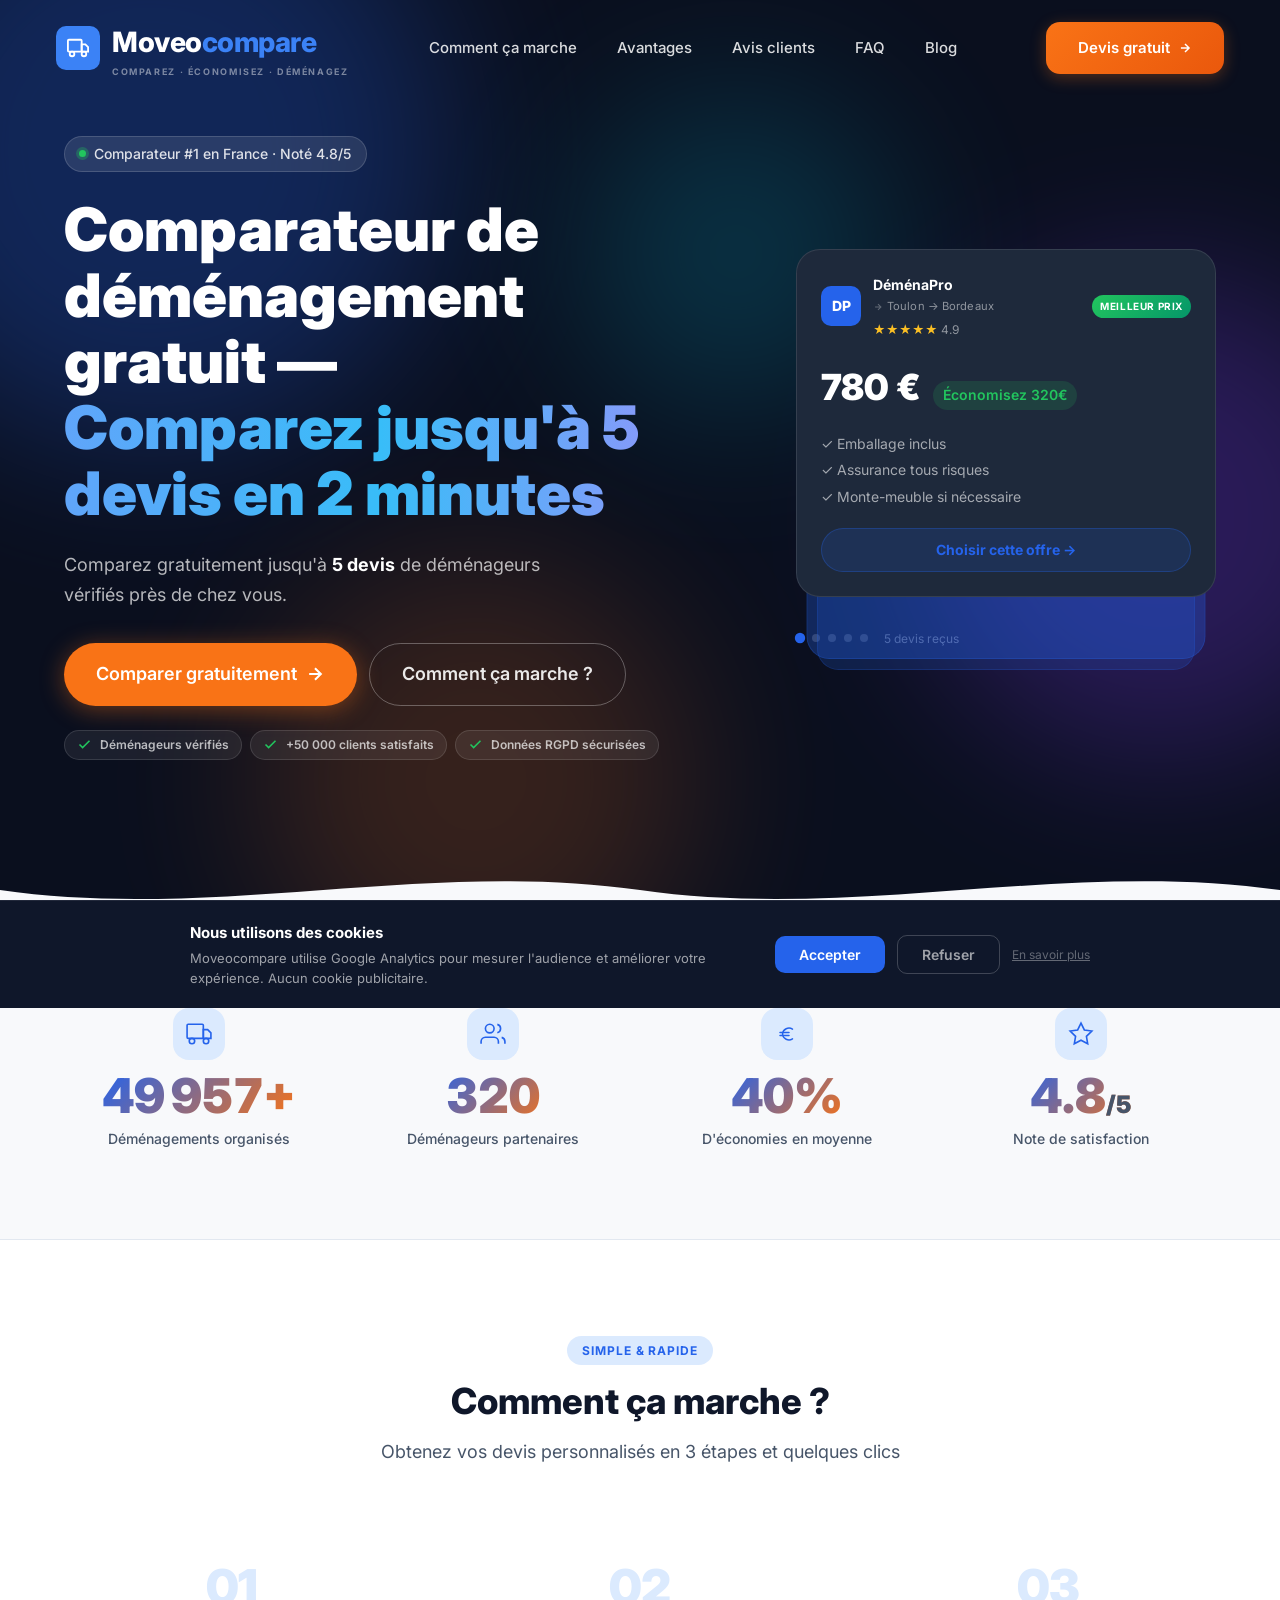
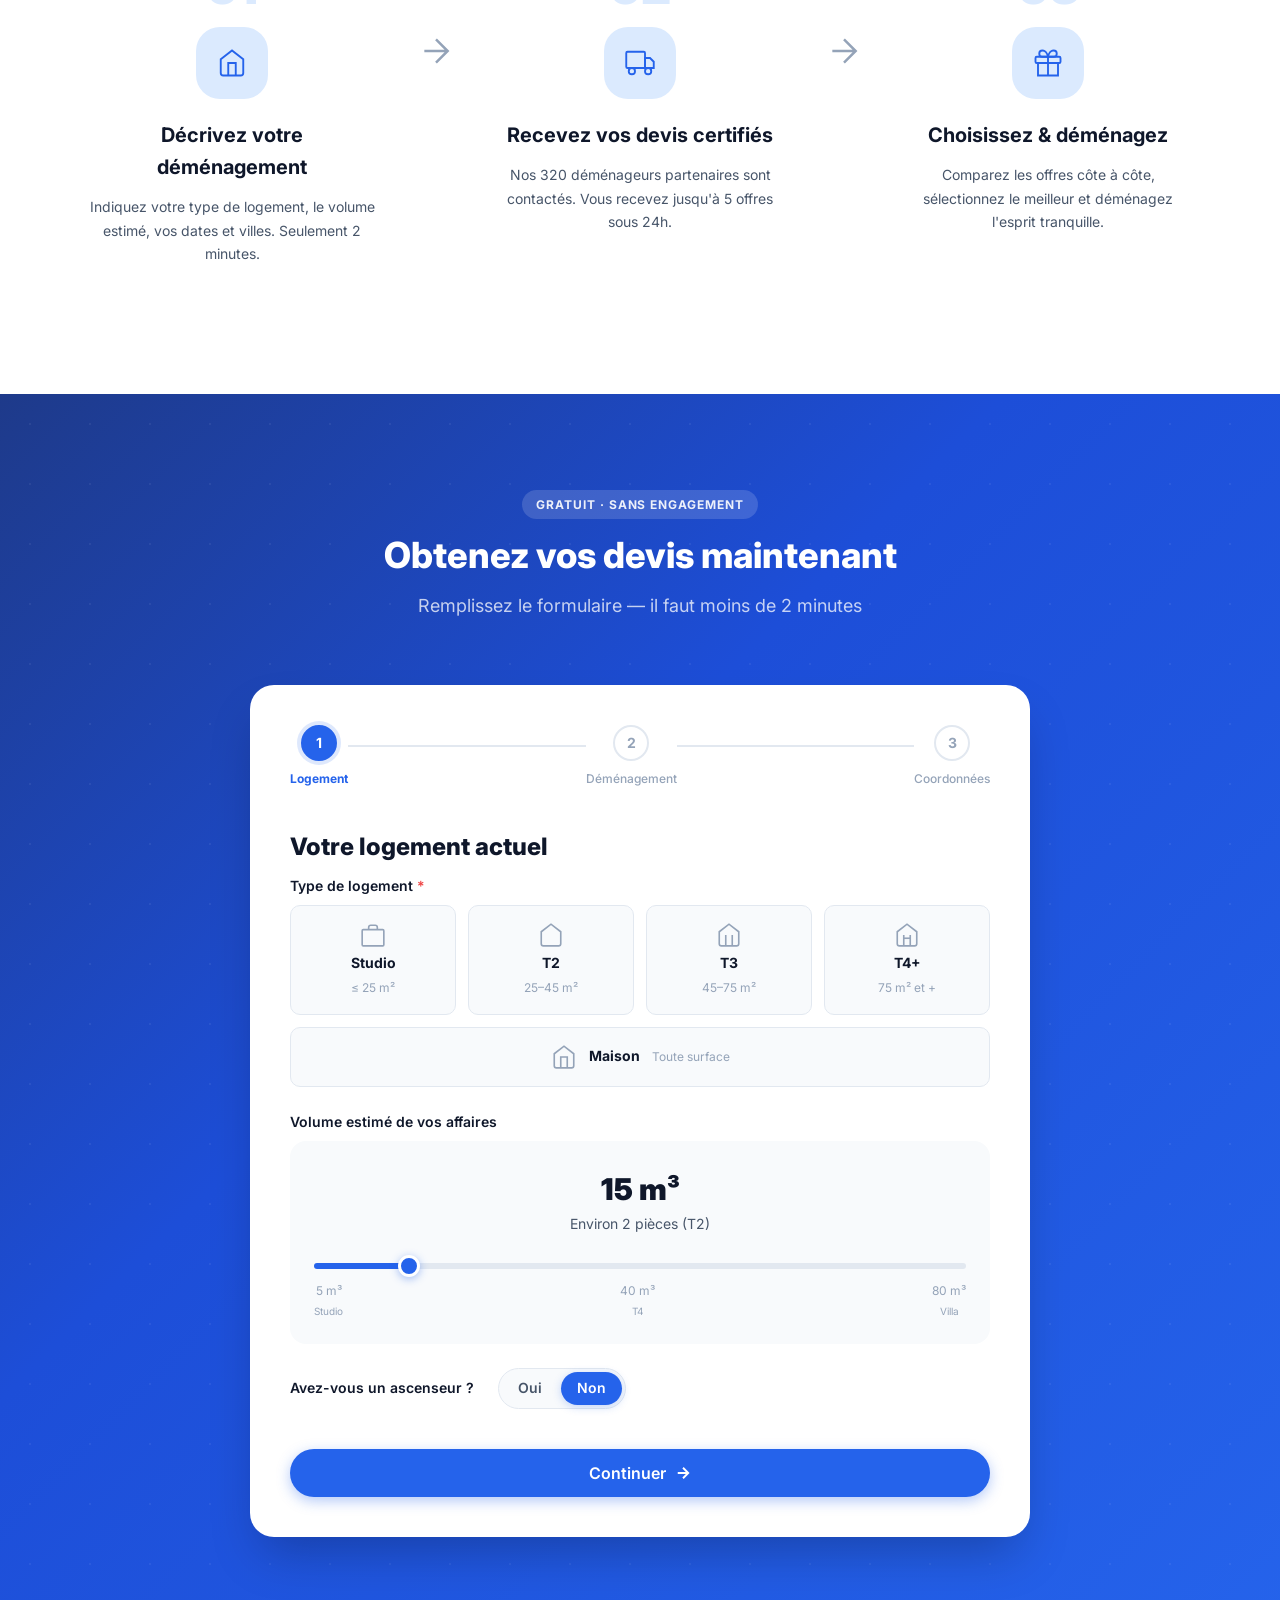
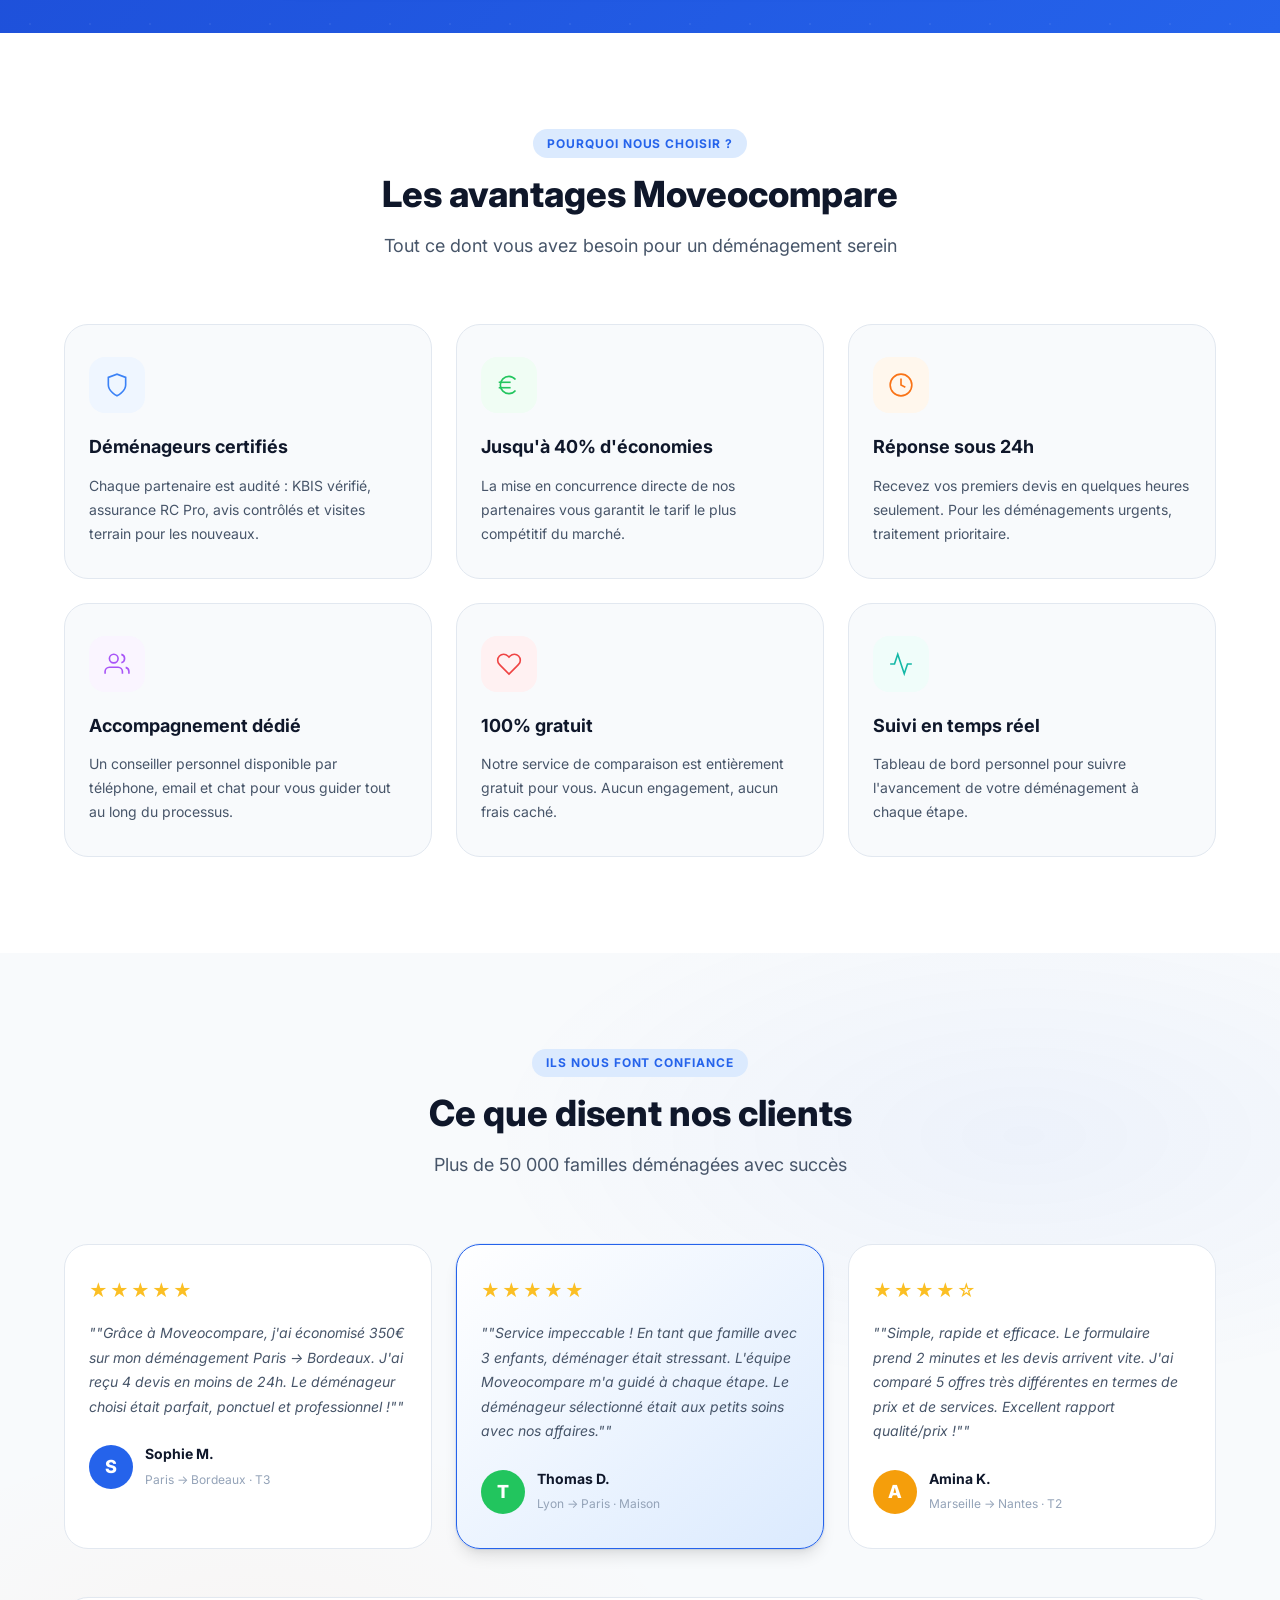
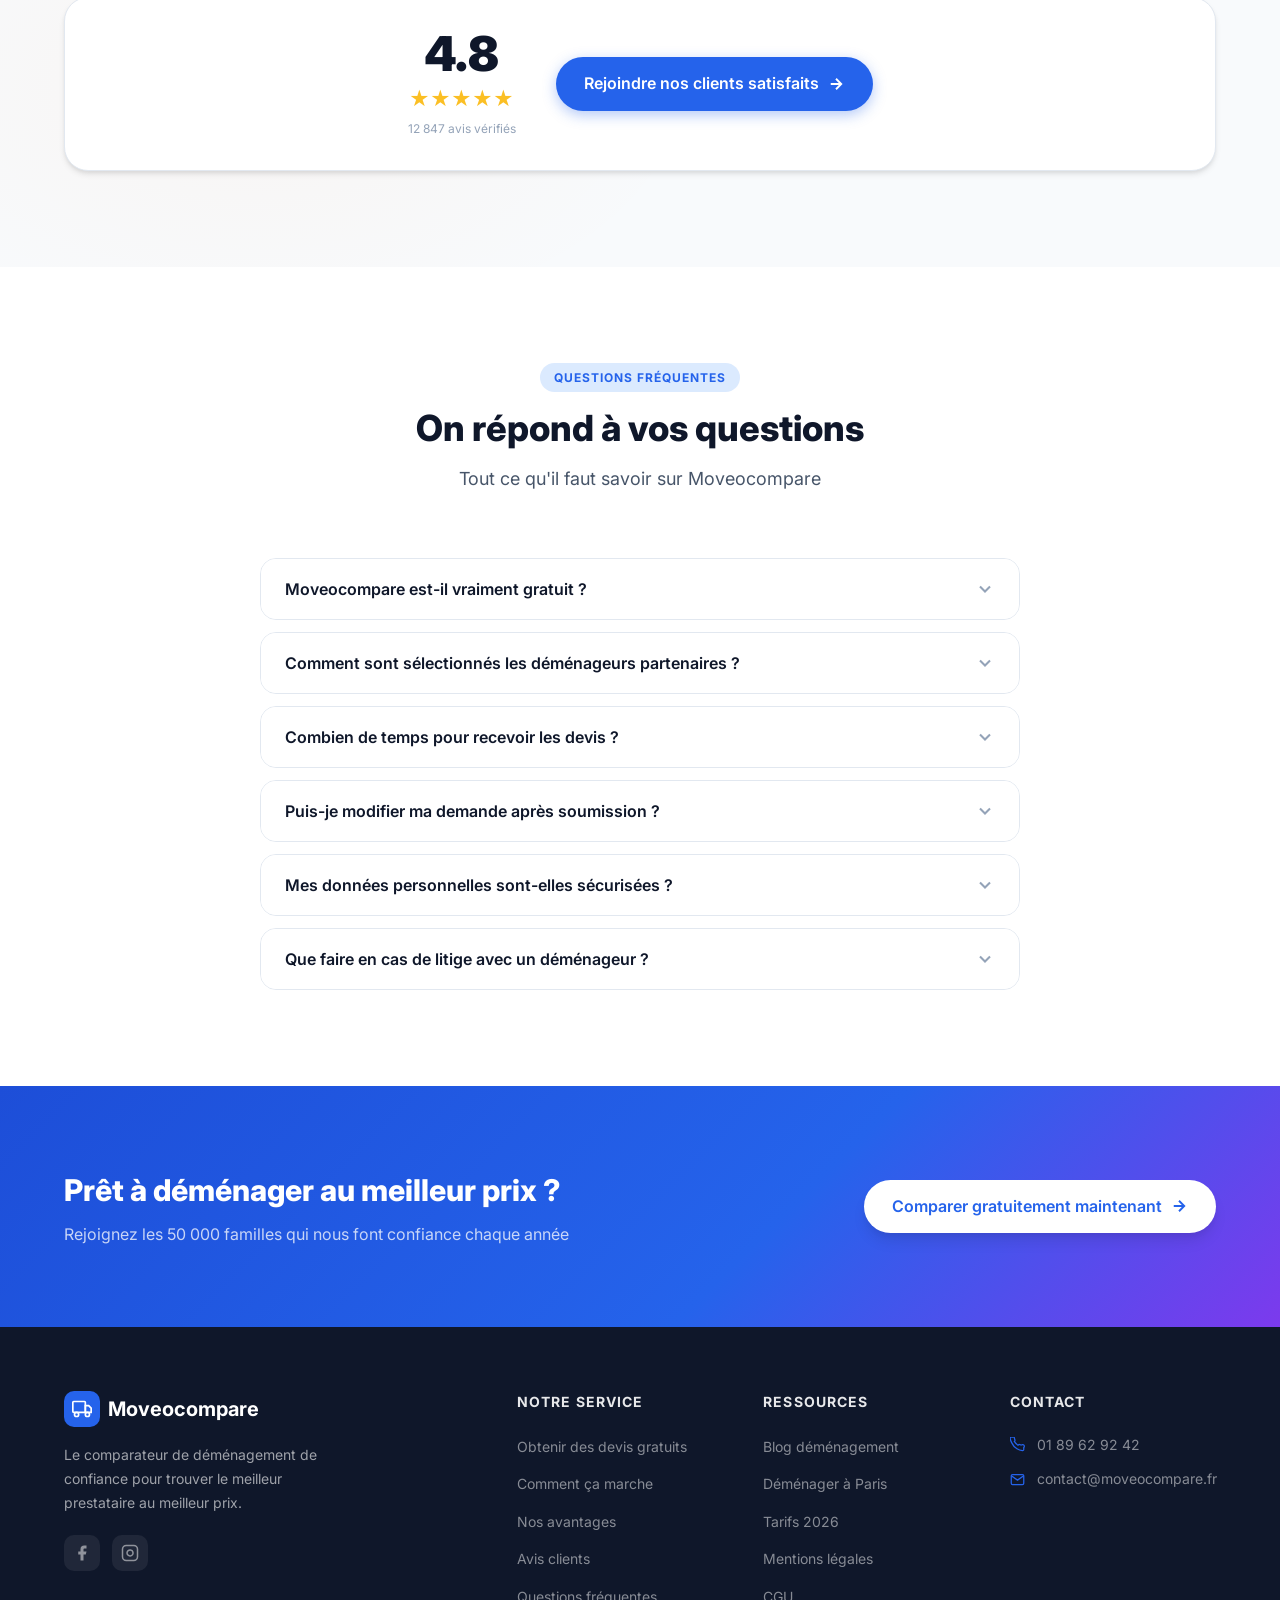
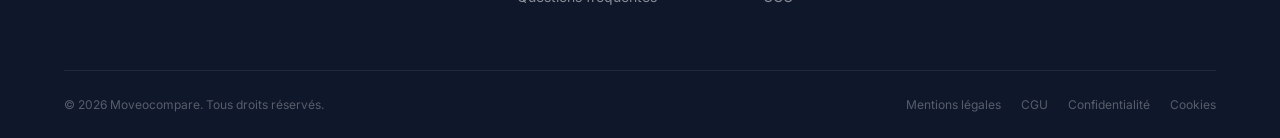
==== commit a17c3f58: "Réseaux sociaux : vrais liens Facebook et Instagram Co-Authored-By: Claude Sonnet 4.6 <noreply@anthr" ====
--- a/index.html
+++ b/index.html
@@ -1129,10 +1129,10 @@
                     </a>
                     <p>Le comparateur de déménagement de confiance pour trouver le meilleur prestataire au meilleur prix.</p>
                     <div class="footer__social">
-                        <a href="https://facebook.com/moveocompare" aria-label="Facebook Moveocompare" class="footer__social-link" target="_blank" rel="noopener noreferrer">
+                        <a href="https://www.facebook.com/profile.php?id=61590768920111" aria-label="Facebook Moveocompare" class="footer__social-link" target="_blank" rel="noopener noreferrer">
                             <svg width="18" height="18" viewBox="0 0 24 24" fill="currentColor" aria-hidden="true"><path d="M18 2h-3a5 5 0 00-5 5v3H7v4h3v8h4v-8h3l1-4h-4V7a1 1 0 011-1h3z"/></svg>
                         </a>
-                        <a href="https://instagram.com/moveocompare" aria-label="Instagram Moveocompare" class="footer__social-link" target="_blank" rel="noopener noreferrer">
+                        <a href="https://www.instagram.com/moveocompare/" aria-label="Instagram Moveocompare" class="footer__social-link" target="_blank" rel="noopener noreferrer">
                             <svg width="18" height="18" viewBox="0 0 24 24" fill="none" stroke="currentColor" stroke-width="2" aria-hidden="true"><rect x="2" y="2" width="20" height="20" rx="5"/><path d="M16 11.37A4 4 0 1112.63 8 4 4 0 0116 11.37z"/><line x1="17.5" y1="6.5" x2="17.51" y2="6.5"/></svg>
                         </a>
                     </div>
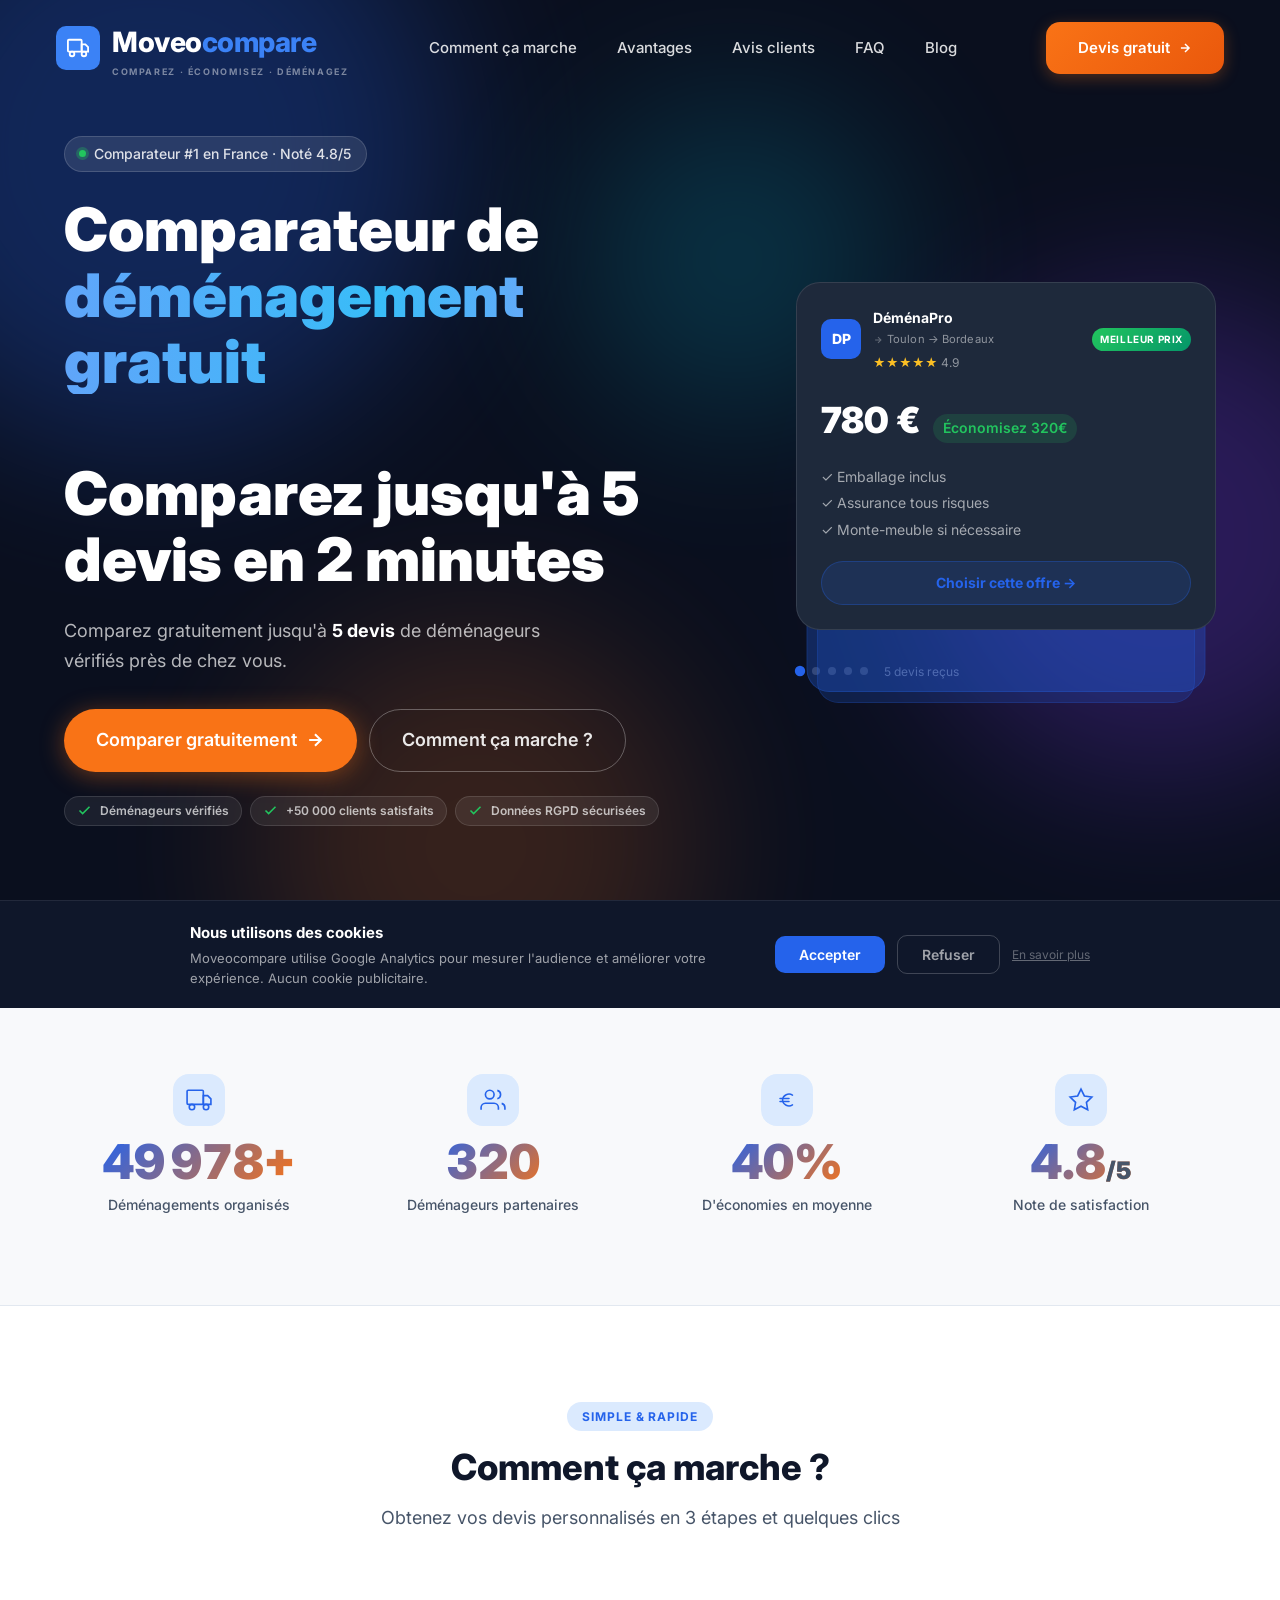
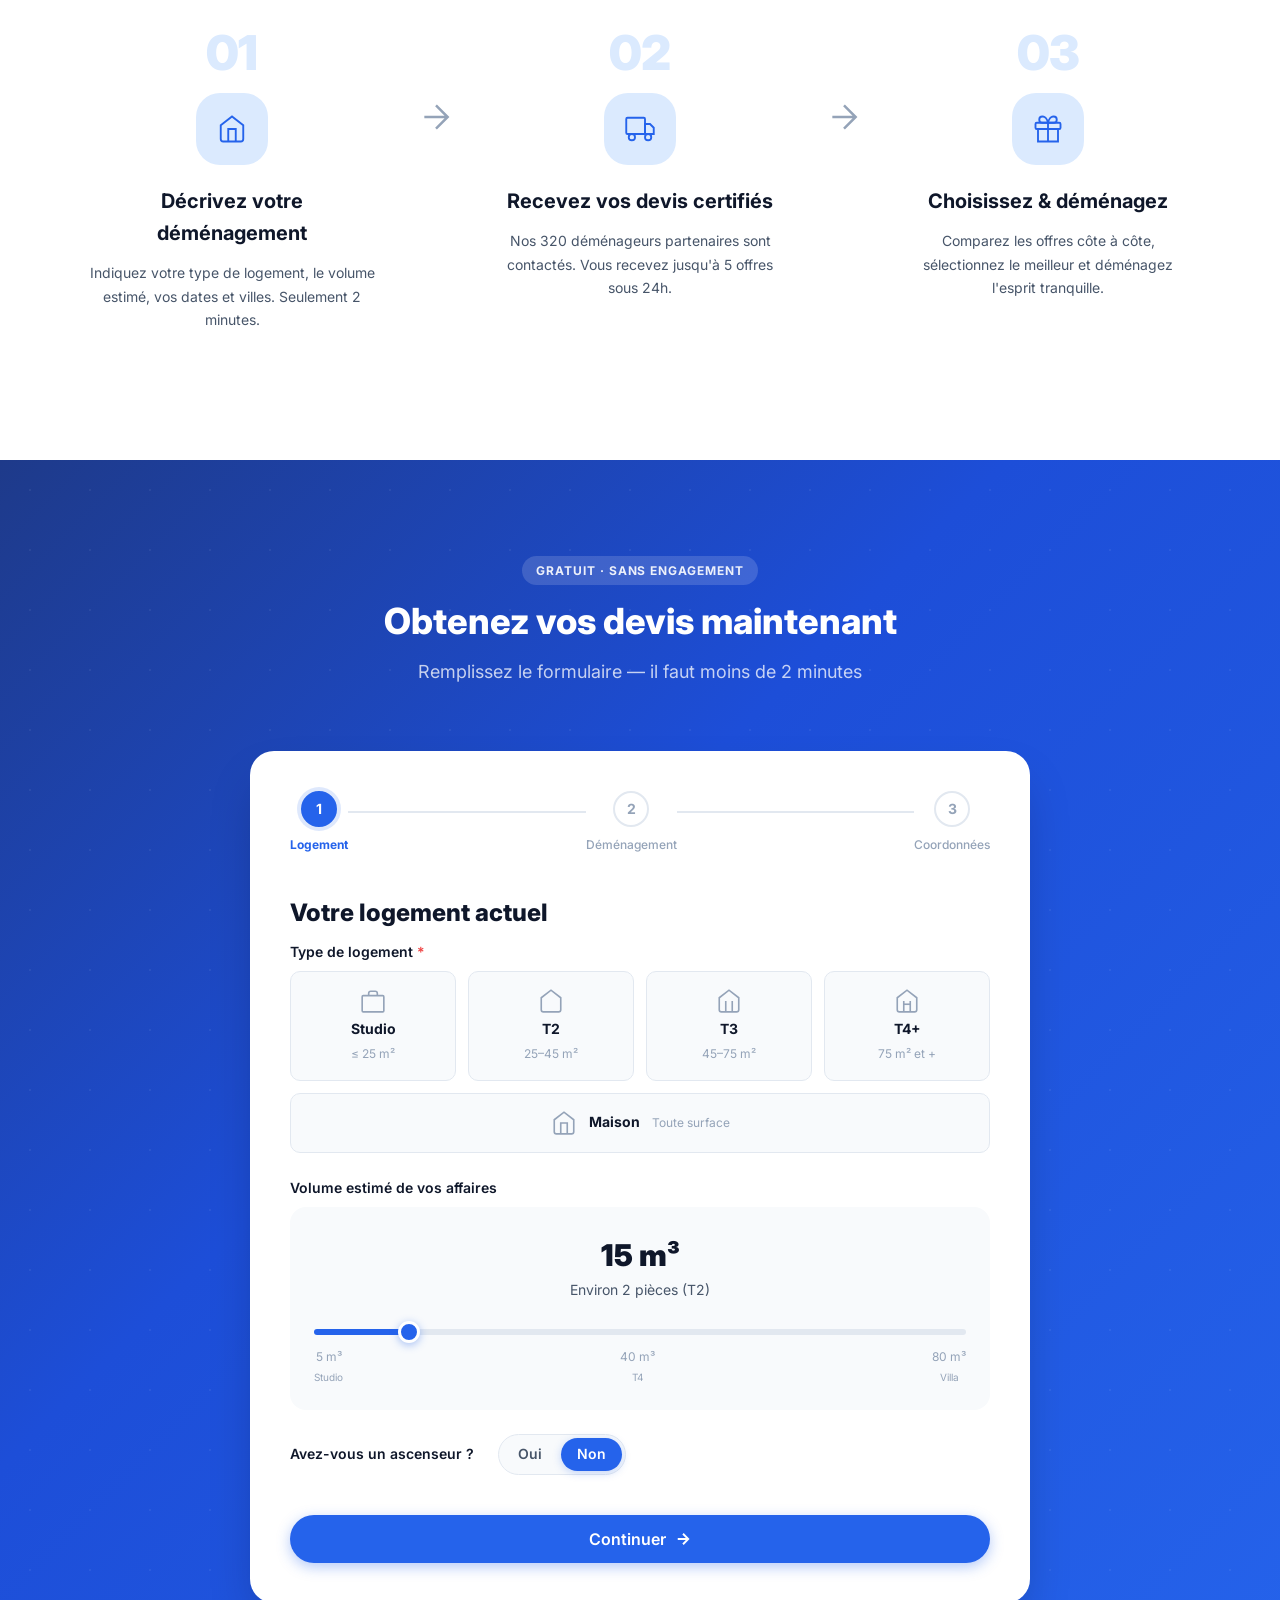
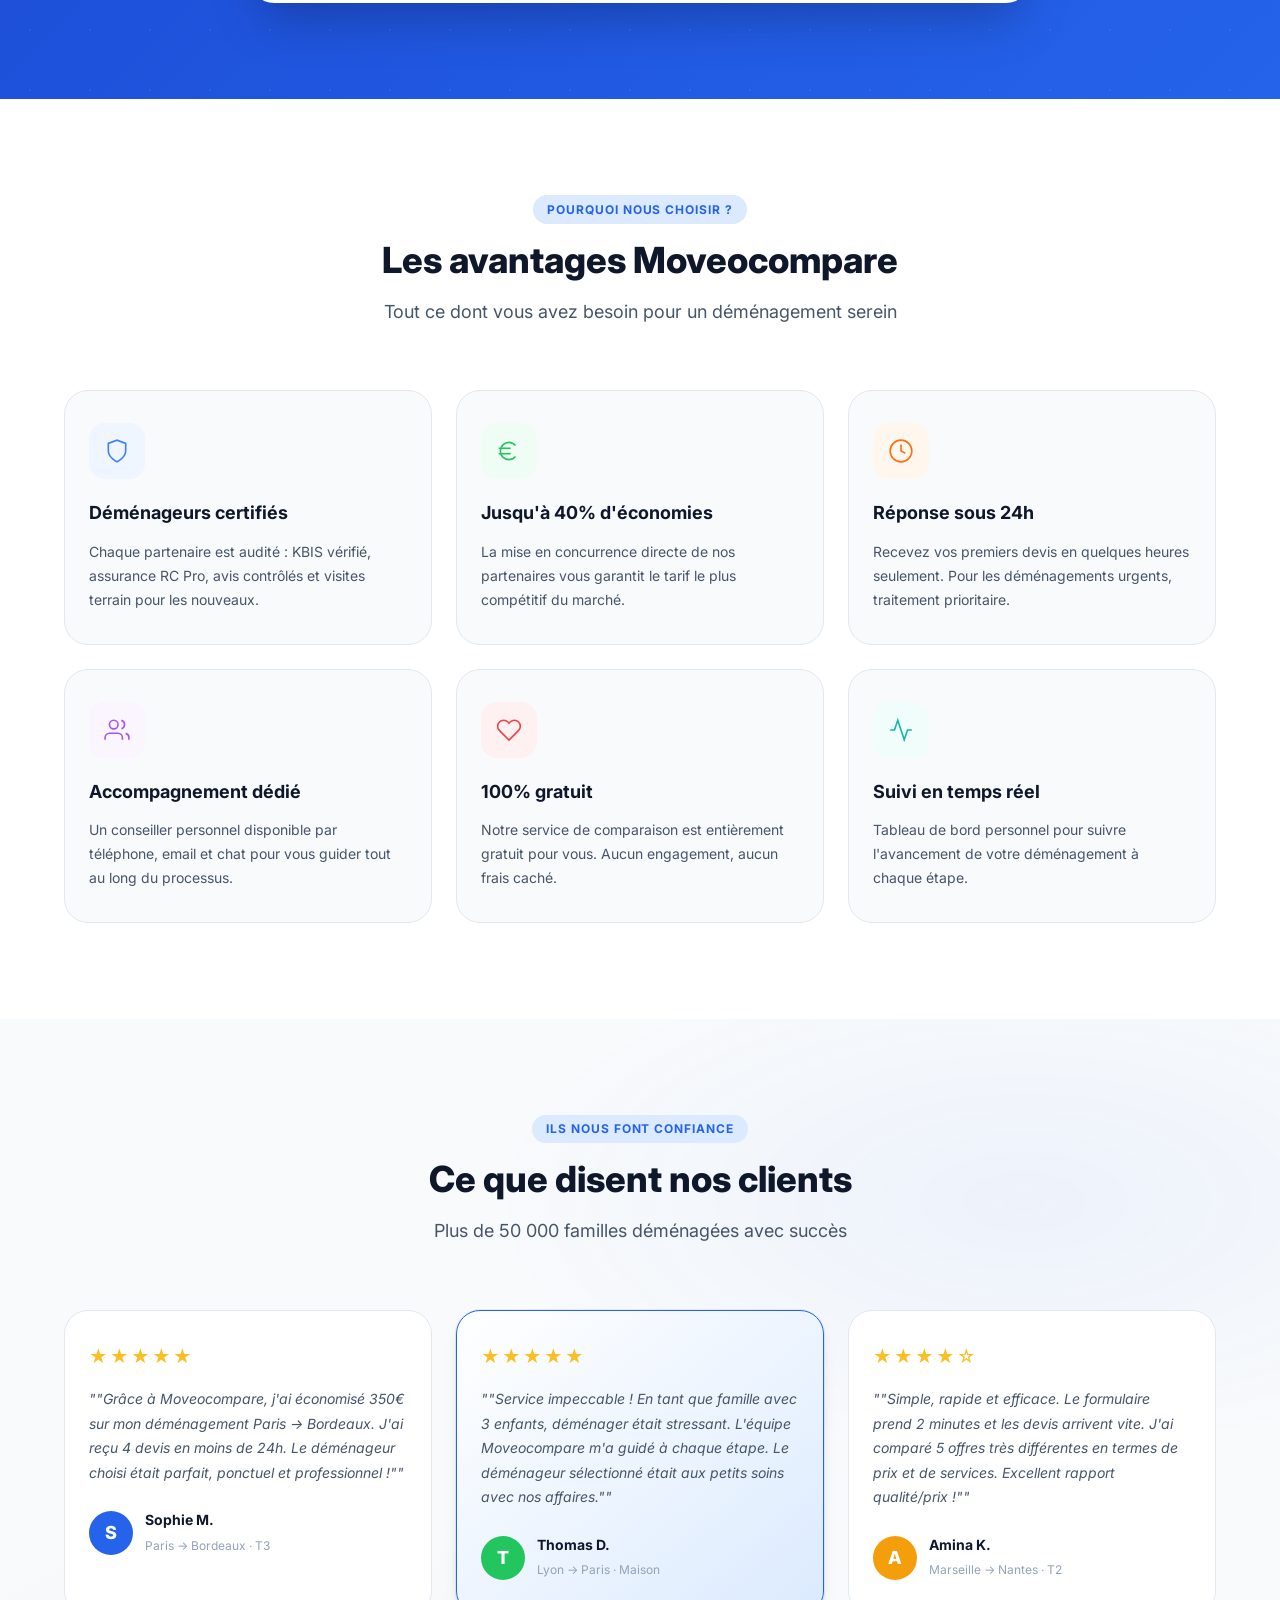
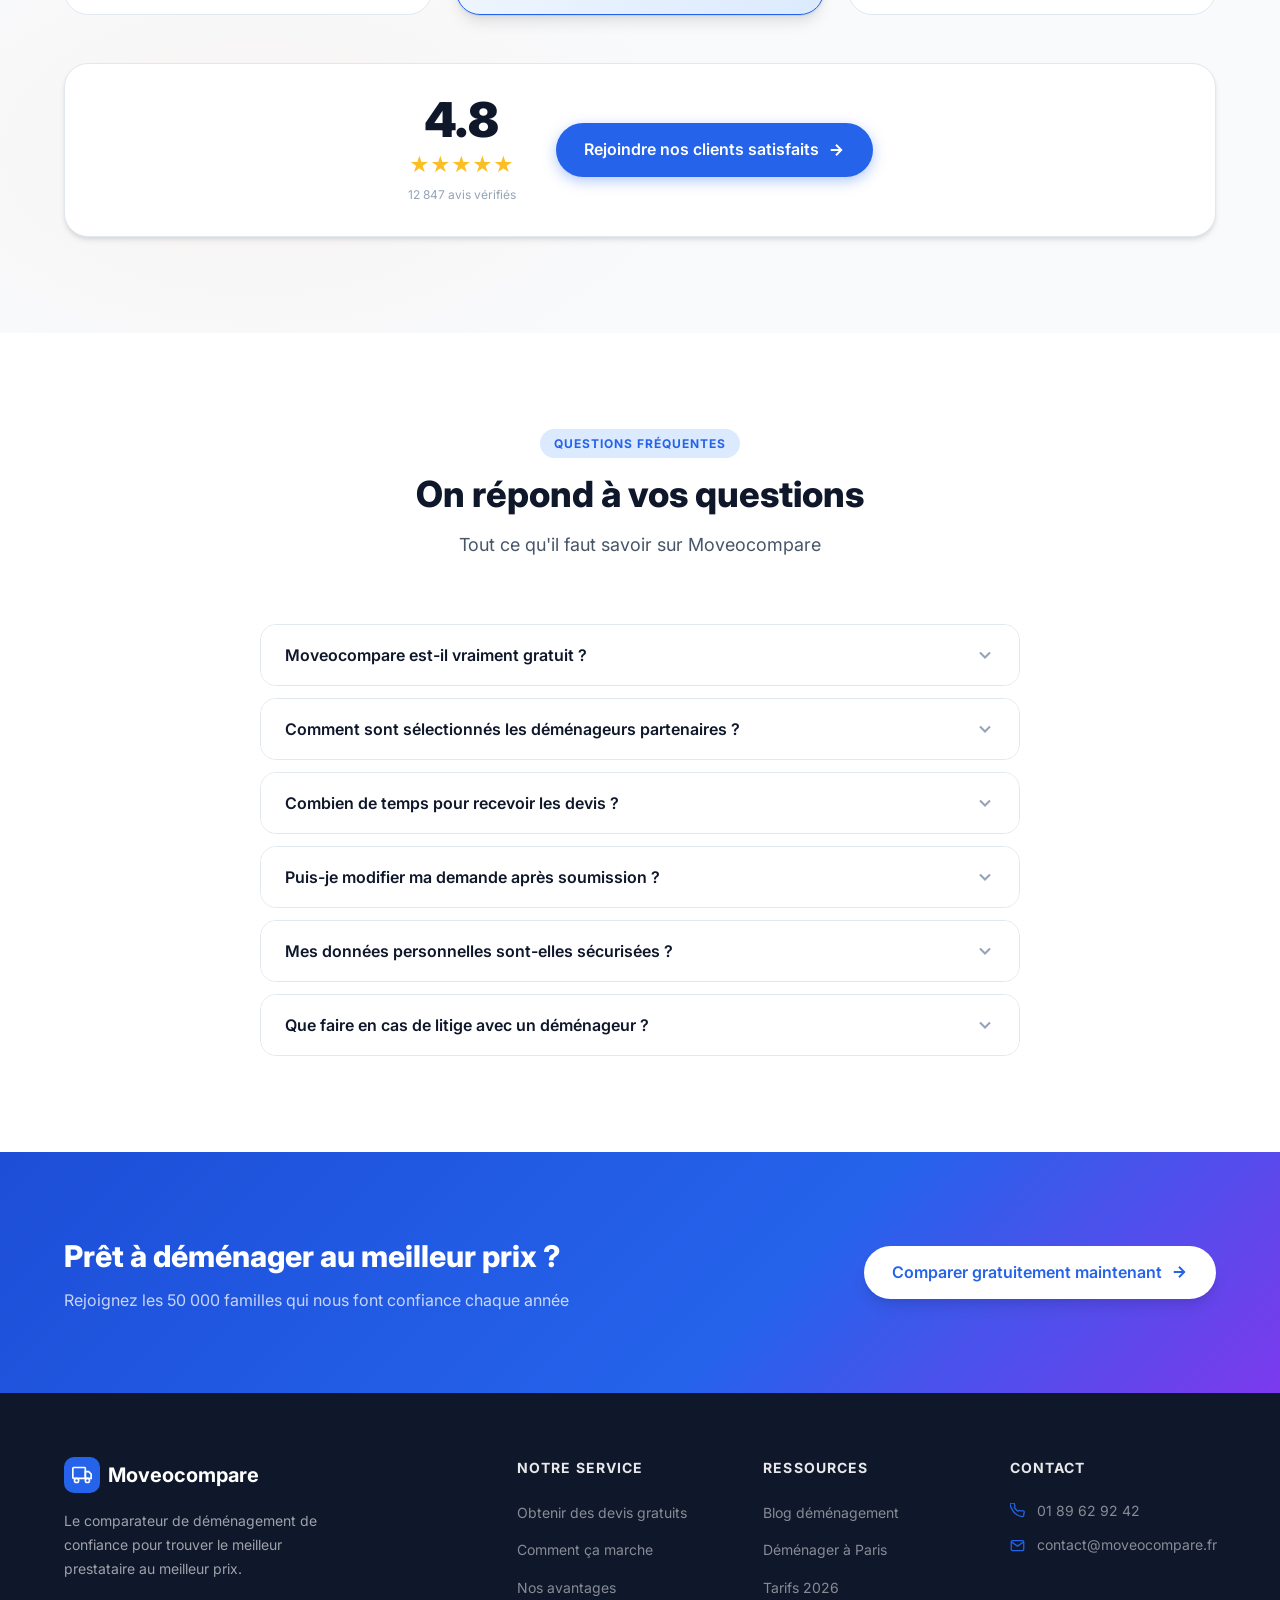
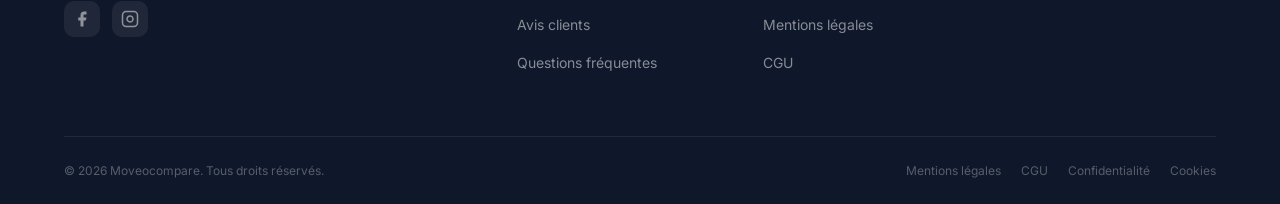
==== commit 32118825: "H1 shimmer sur 'déménagement gratuit', lien CGU, SVG téléphone confirmation Co-Authored-By: Claude S" ====
--- a/index.html
+++ b/index.html
@@ -282,8 +282,8 @@
                         Comparateur #1 en France · Noté 4.8/5
                     </div>
                     <h1 class="hero__title hero-anim-up" style="--anim-delay:.2s">
-                        Comparateur de déménagement gratuit —<br>
-                        <span class="hero__title-shimmer">Comparez jusqu'à 5 devis en 2 minutes</span>
+                        Comparateur de <span class="hero__title-shimmer">déménagement gratuit</span><br>
+                        Comparez jusqu'à 5 devis en 2 minutes
                     </h1>
                     <p class="hero__subtitle hero-anim-up" style="--anim-delay:.4s">
                         Comparez gratuitement jusqu'à <strong>5 devis</strong> de déménageurs vérifiés près de chez vous.
@@ -784,7 +784,7 @@
                                     <input type="checkbox" name="cgv" id="cgv" required>
                                     <span class="cb-custom"></span>
                                     <span class="cb-label">
-                                        J'accepte les <a href="#" class="text-link">conditions générales d'utilisation</a>
+                                        J'accepte les <a href="cgu.html" class="text-link" target="_blank">conditions générales d'utilisation</a>
                                         et la <a href="politique-confidentialite.html" class="text-link" target="_blank">politique de confidentialité</a>
                                     </span>
                                 </label>
@@ -866,8 +866,8 @@
                             </div>
                             <div class="confirm-step">
                                 <div class="confirm-step__icon">
-                                    <svg width="28" height="28" viewBox="0 0 24 24" fill="none" stroke="#3b82f6" stroke-width="2" stroke-linecap="round" stroke-linejoin="round">
-                                        <path d="M22 16.92v3a2 2 0 01-2.18 2 19.79 19.79 0 01-8.63-3.07A19.5 19.5 0 013.07 9.81 19.79 19.79 0 01.01 1.18 2 2 0 012 0h3a2 2 0 012 1.72c.127.96.361 1.903.7 2.81a2 2 0 01-.45 2.11L6.09 7.91a16 16 0 006 6l1.27-1.27a2 2 0 012.11-.45c.907.339 1.85.573 2.81.7A2 2 0 0122 16.92z"/>
+                                    <svg width="28" height="28" viewBox="0 0 24 24" fill="none" stroke="#3b82f6" stroke-width="1.8" stroke-linecap="round" stroke-linejoin="round">
+                                        <path d="M6.6 10.8c1.4 2.8 3.8 5.1 6.6 6.6l2.2-2.2c.3-.3.7-.4 1-.2 1.1.4 2.3.6 3.6.6.6 0 1 .4 1 1V20c0 .6-.4 1-1 1C9.6 21 3 14.4 3 6c0-.6.4-1 1-1h3.5c.6 0 1 .4 1 1 0 1.3.2 2.5.6 3.6.1.3 0 .7-.2 1L6.6 10.8z"/>
                                     </svg>
                                 </div>
                                 <p class="confirm-step__text">Vous serez contacté sous 24h</p>
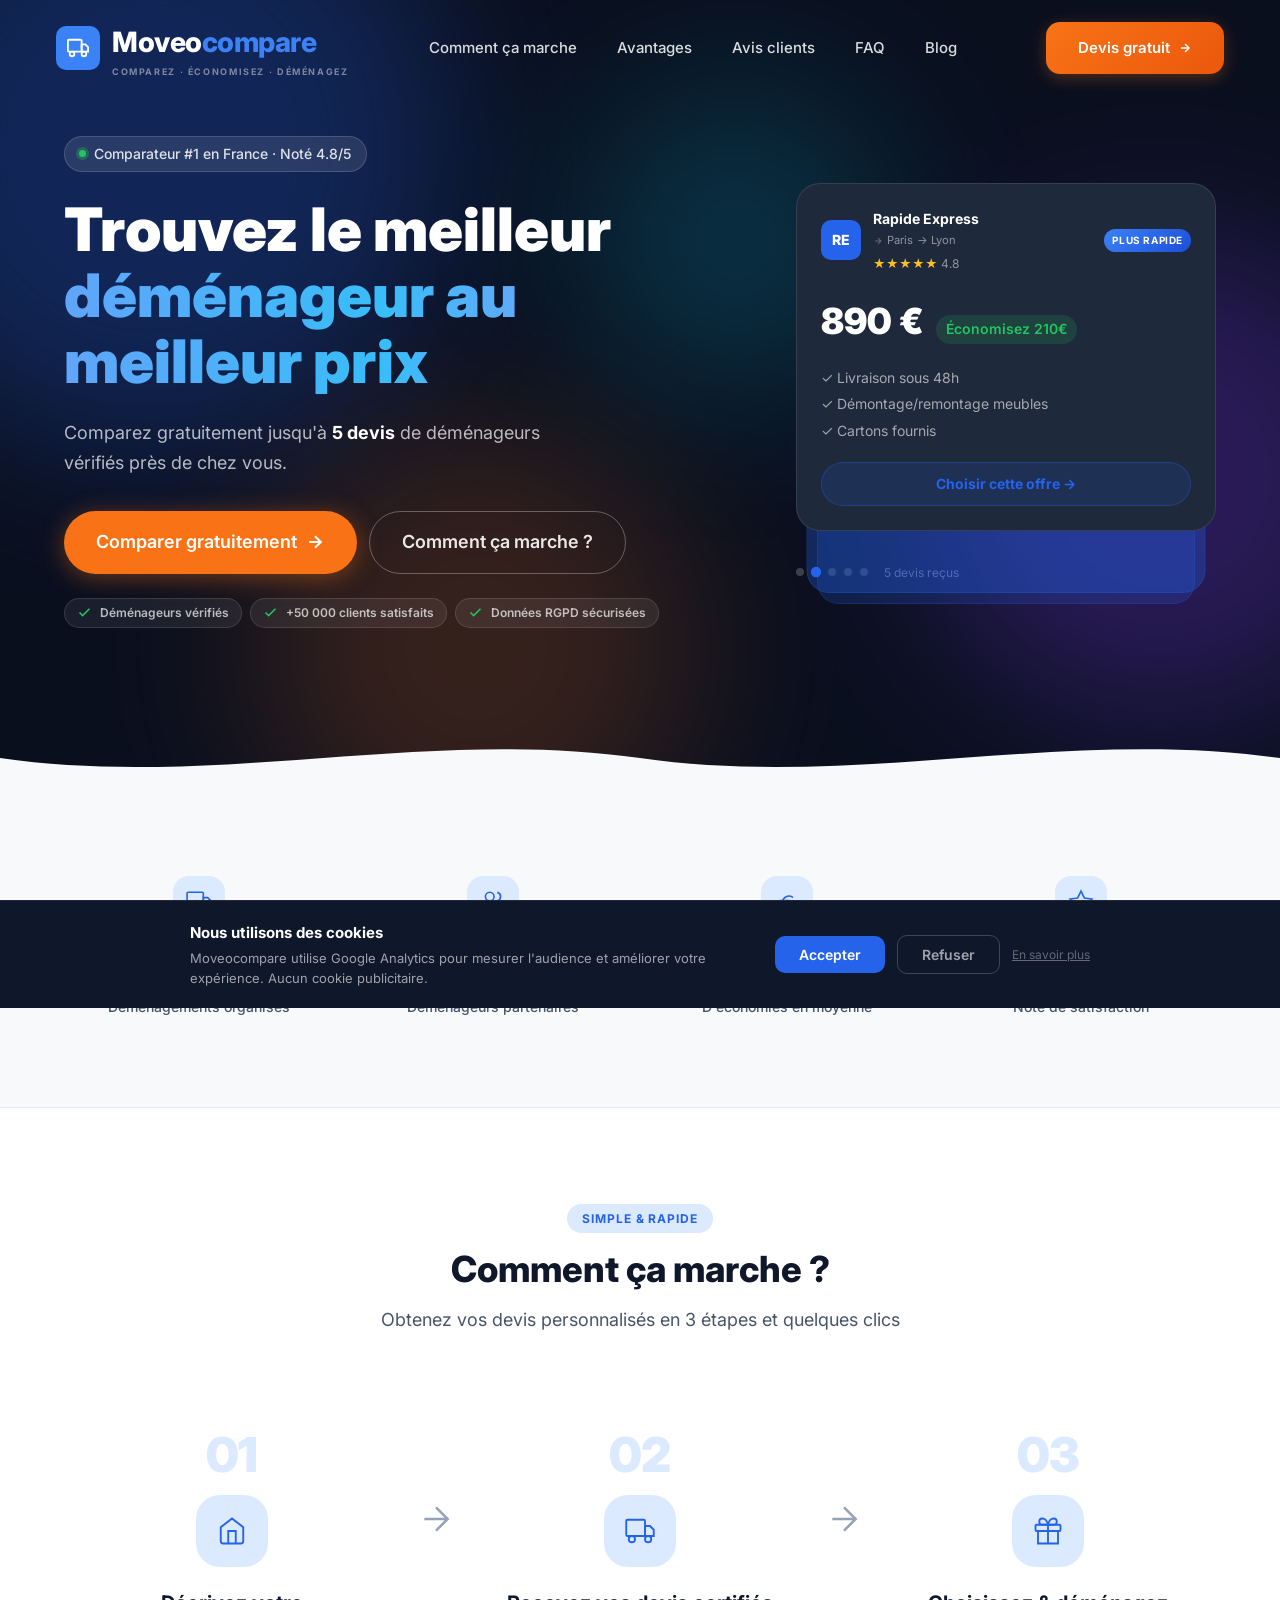
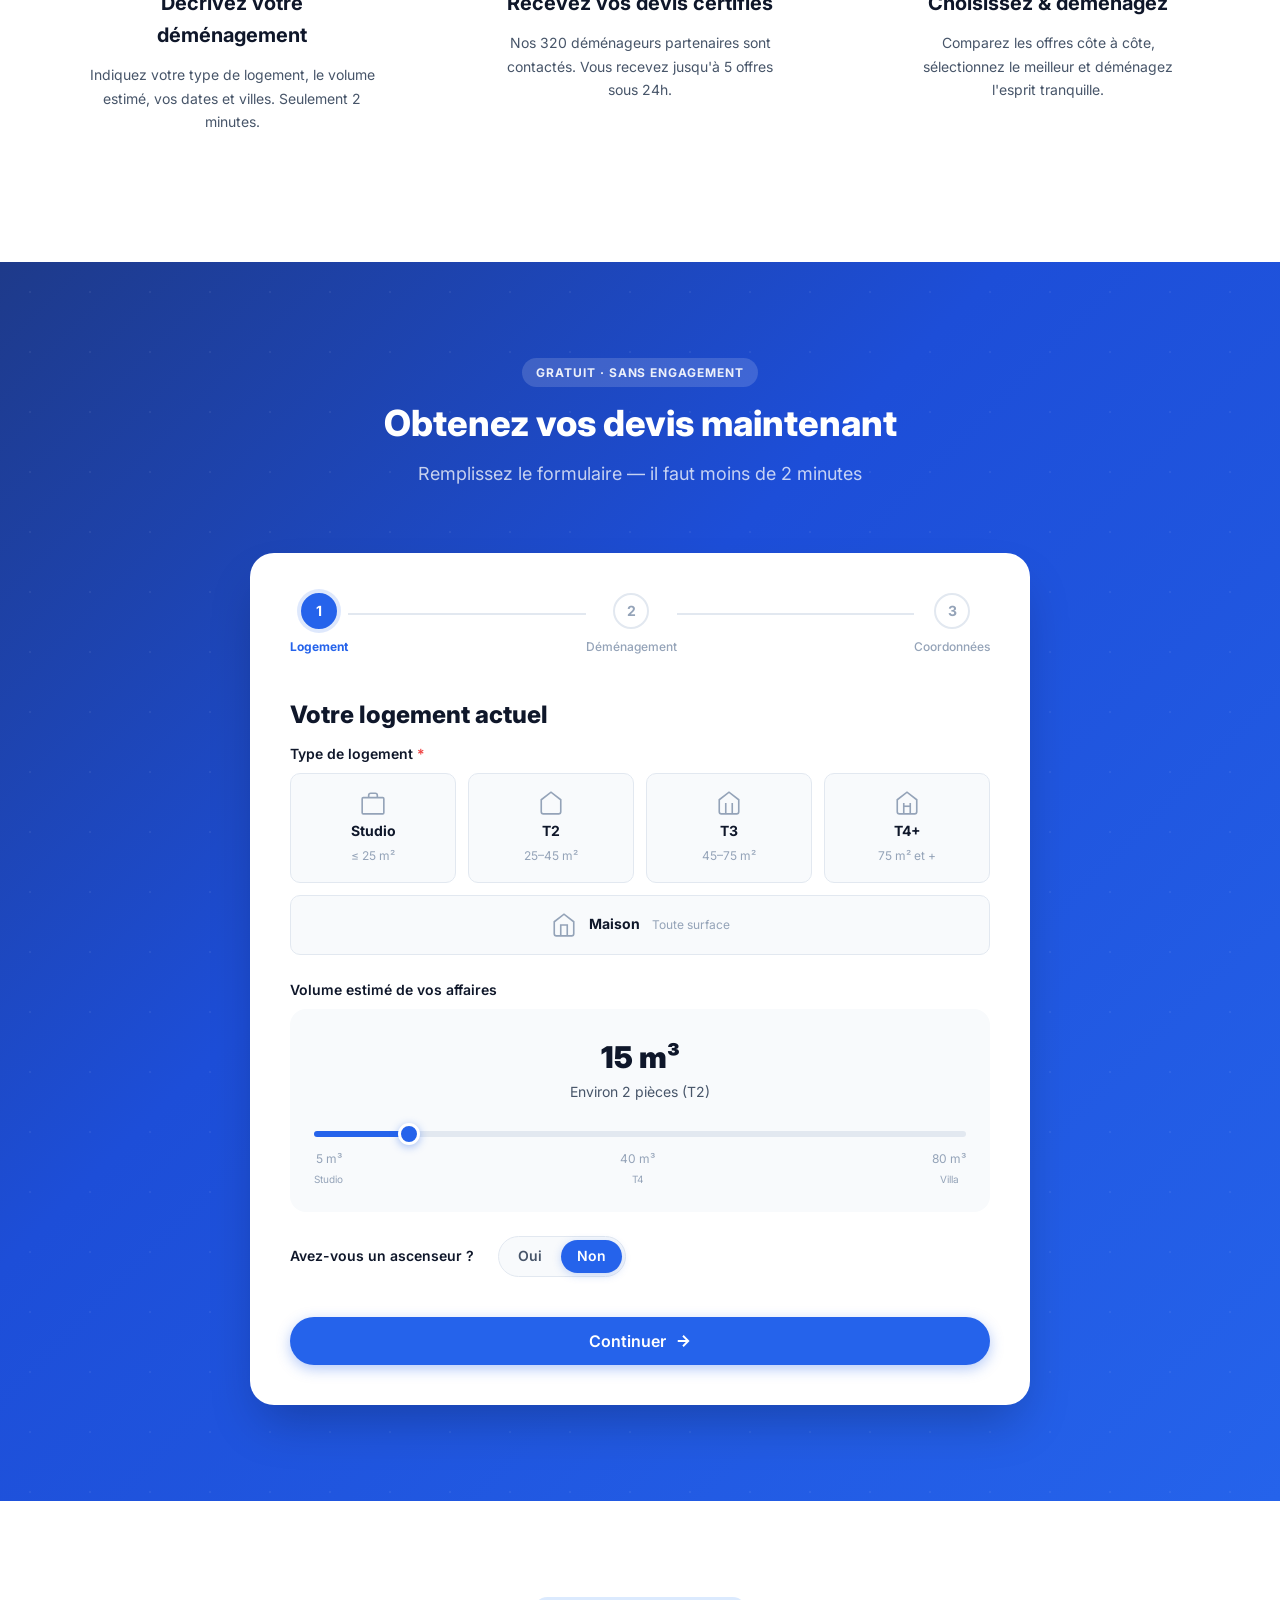
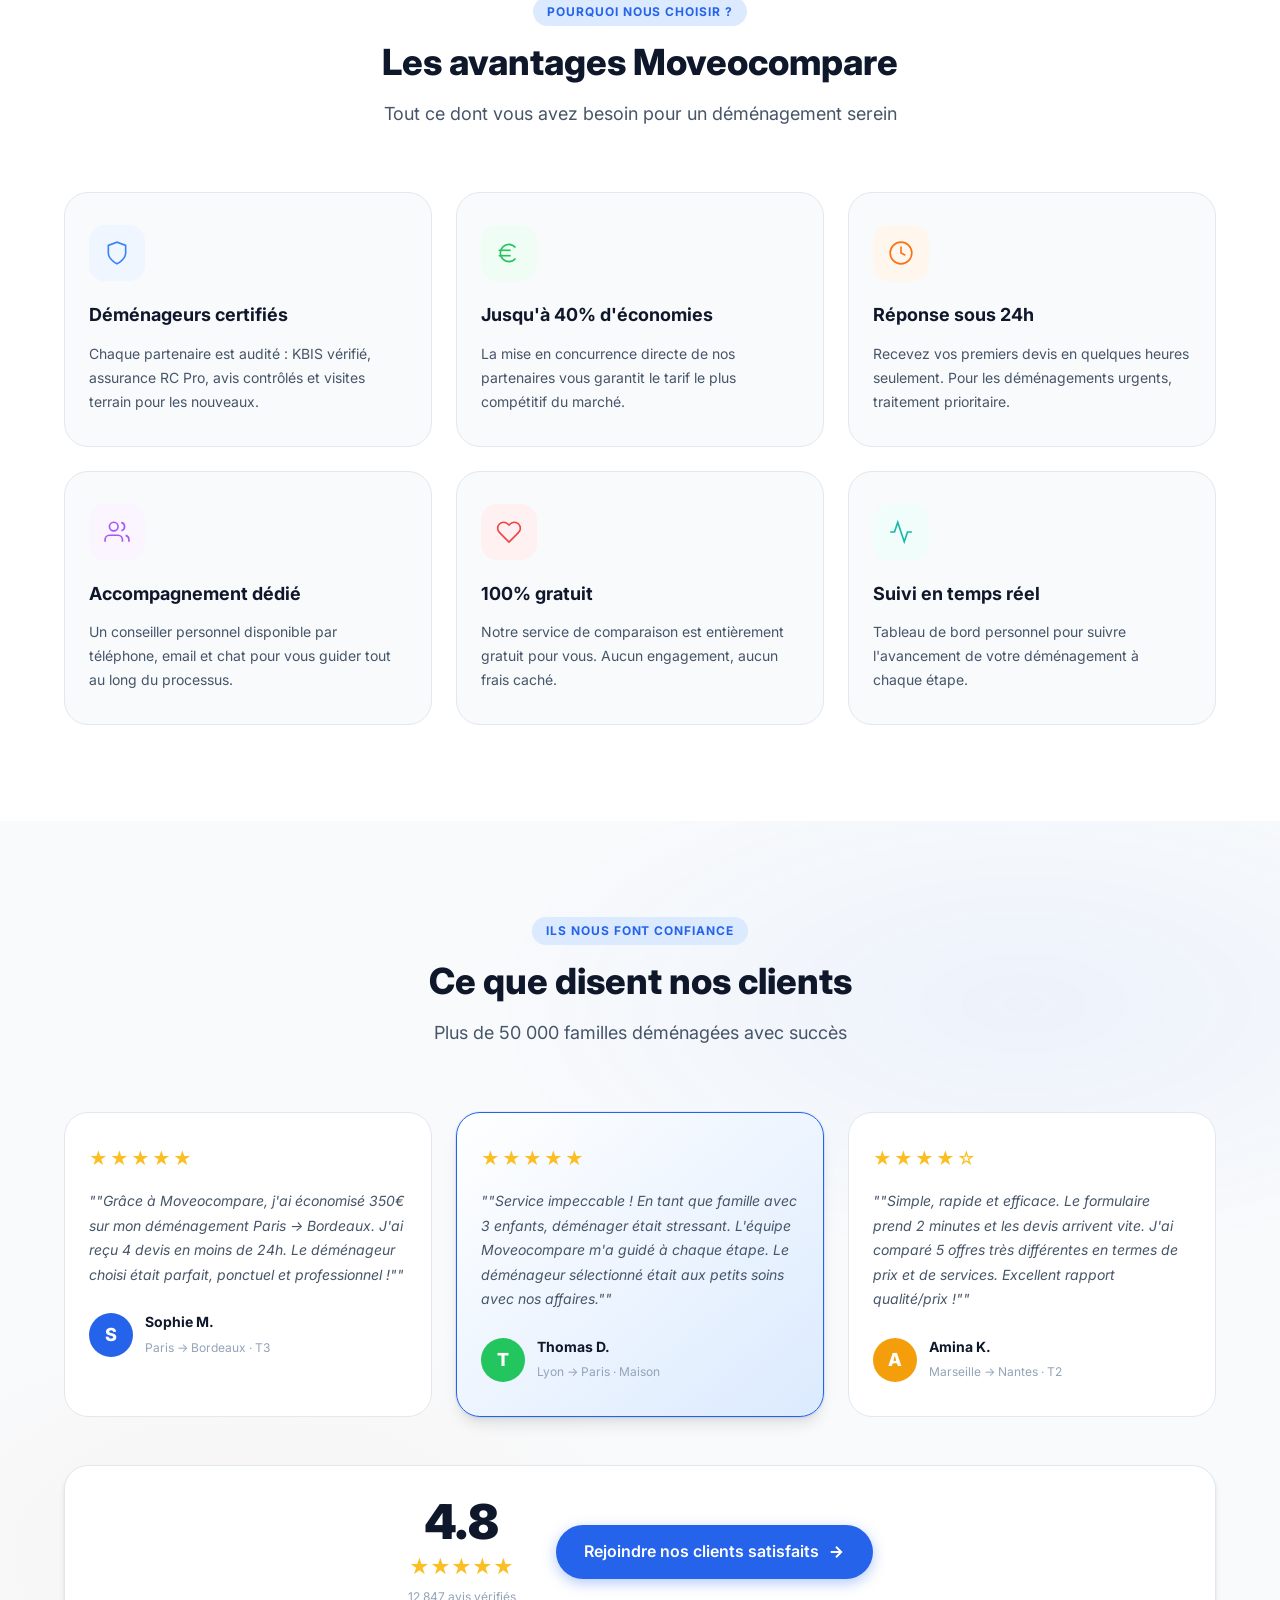
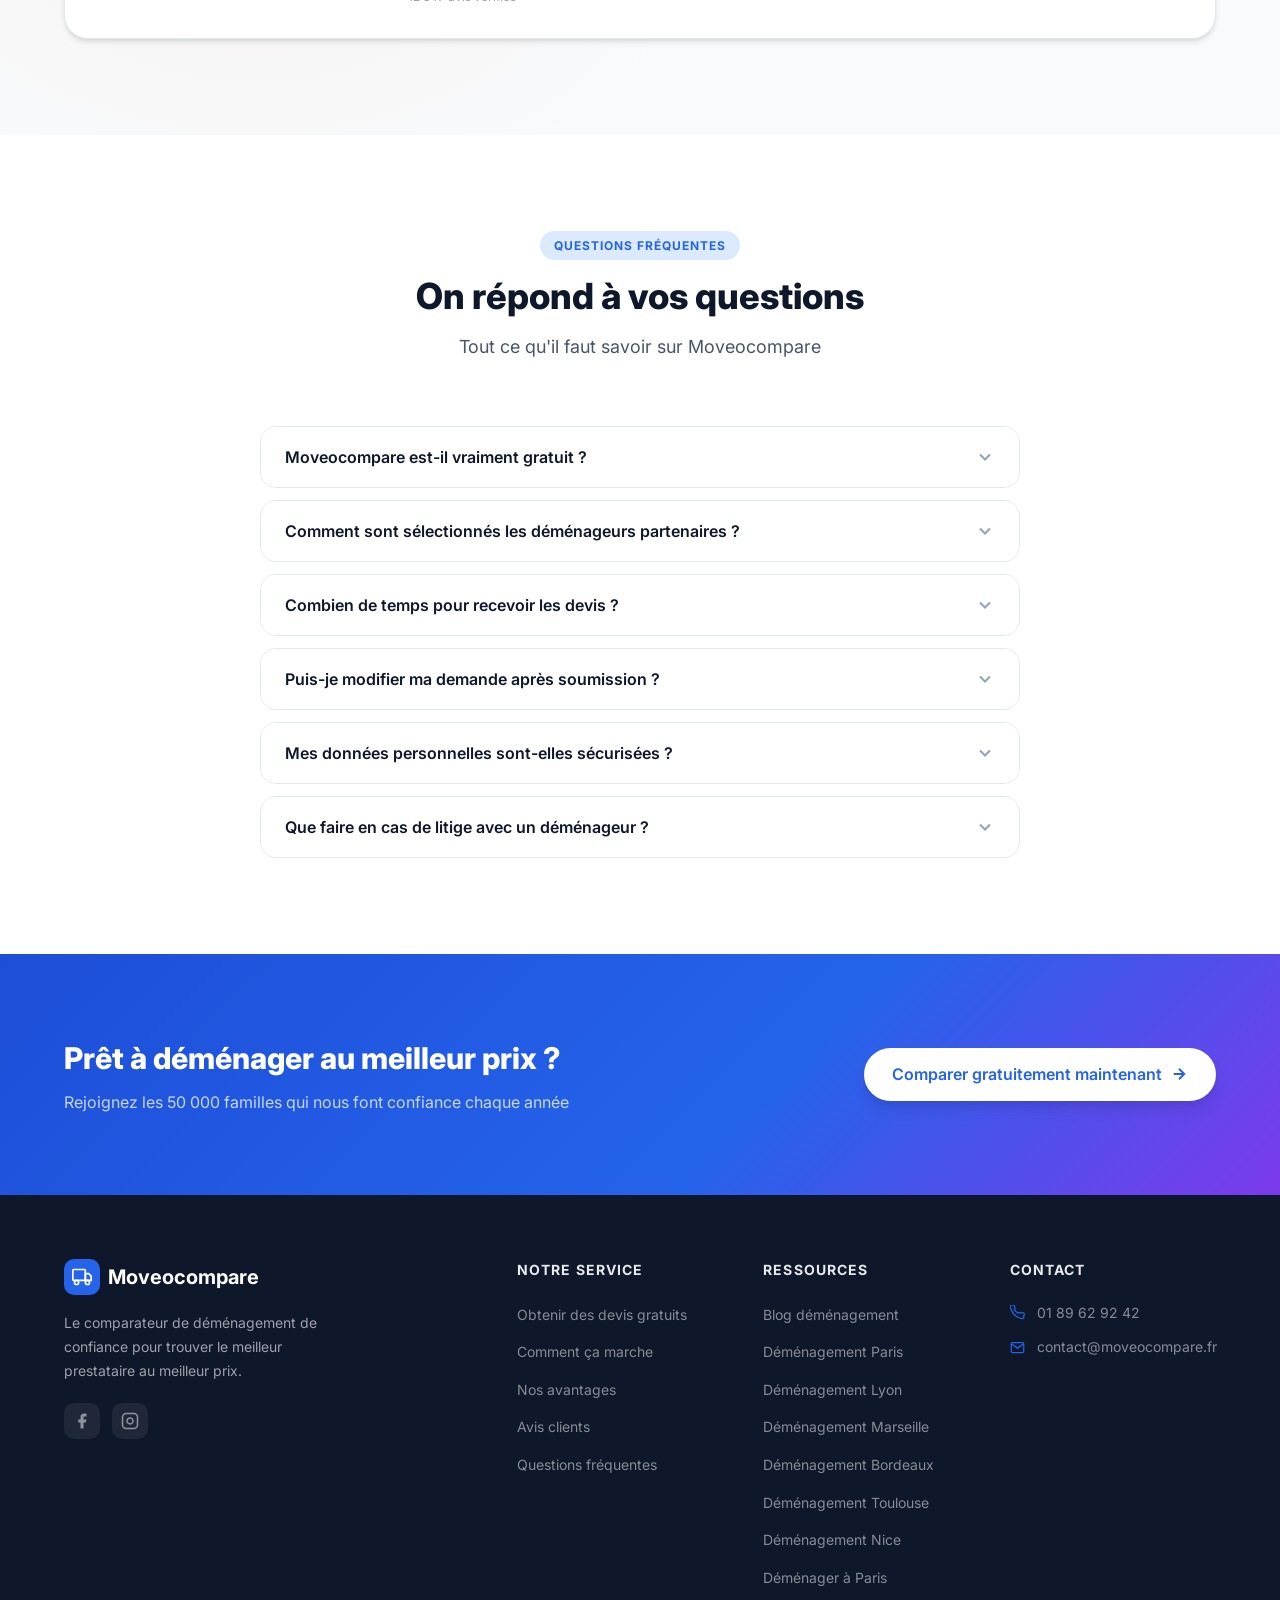
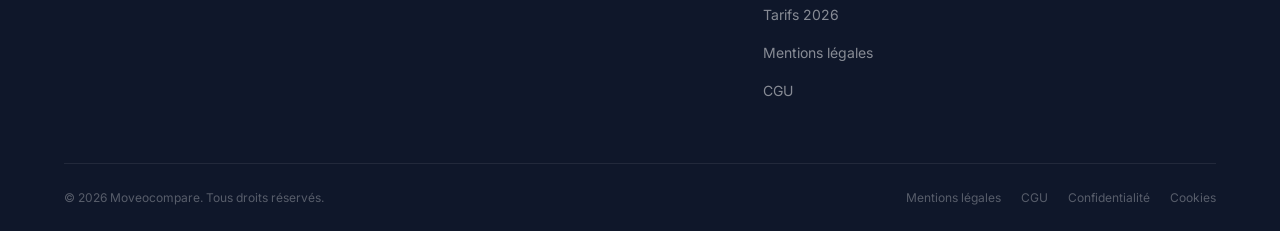
==== commit 6fe43f04: "Fix page blanche villes (mobile-menu non fermé) + H1 + sr-only - CAUSE RACINE pages blanches : mobil" ====
--- a/index.html
+++ b/index.html
@@ -282,9 +282,11 @@
                         Comparateur #1 en France · Noté 4.8/5
                     </div>
                     <h1 class="hero__title hero-anim-up" style="--anim-delay:.2s">
-                        Comparateur de <span class="hero__title-shimmer">déménagement gratuit</span><br>
-                        Comparez jusqu'à 5 devis en 2 minutes
+                        Trouvez le meilleur<br>
+                        <span class="hero__title-shimmer">déménageur au meilleur prix</span>
                     </h1>
+                    <!-- Texte SEO invisible pour enrichir l'indexation -->
+                    <p class="sr-only">Comparateur de déménagement gratuit — comparez jusqu'à 5 devis de déménageurs certifiés en 2 minutes. Économisez jusqu'à 40% sur votre déménagement. Service 100% gratuit, sans engagement.</p>
                     <p class="hero__subtitle hero-anim-up" style="--anim-delay:.4s">
                         Comparez gratuitement jusqu'à <strong>5 devis</strong> de déménageurs vérifiés près de chez vous.
                     </p>
@@ -1155,6 +1157,12 @@
                     <h4 class="footer__heading">Ressources</h4>
                     <ul class="footer__list">
                         <li><a href="blog.html">Blog déménagement</a></li>
+                        <li><a href="villes/demenagement-paris.html">Déménagement Paris</a></li>
+                        <li><a href="villes/demenagement-lyon.html">Déménagement Lyon</a></li>
+                        <li><a href="villes/demenagement-marseille.html">Déménagement Marseille</a></li>
+                        <li><a href="villes/demenagement-bordeaux.html">Déménagement Bordeaux</a></li>
+                        <li><a href="villes/demenagement-toulouse.html">Déménagement Toulouse</a></li>
+                        <li><a href="villes/demenagement-nice.html">Déménagement Nice</a></li>
                         <li><a href="blog/demenagement-paris-guide-complet.html">Déménager à Paris</a></li>
                         <li><a href="blog/combien-coute-demenagement.html">Tarifs 2026</a></li>
                         <li><a href="mentions-legales.html">Mentions légales</a></li>
--- a/css/styles.css
+++ b/css/styles.css
@@ -3458,3 +3458,17 @@
   .cookie-banner__actions { width: 100%; flex-wrap: wrap; }
   .cookie-btn { flex: 1; text-align: center; }
 }
+
+
+/* Texte visible uniquement pour les moteurs de recherche (SEO) */
+.sr-only {
+  position: absolute;
+  width: 1px;
+  height: 1px;
+  padding: 0;
+  margin: -1px;
+  overflow: hidden;
+  clip: rect(0, 0, 0, 0);
+  white-space: nowrap;
+  border: 0;
+}
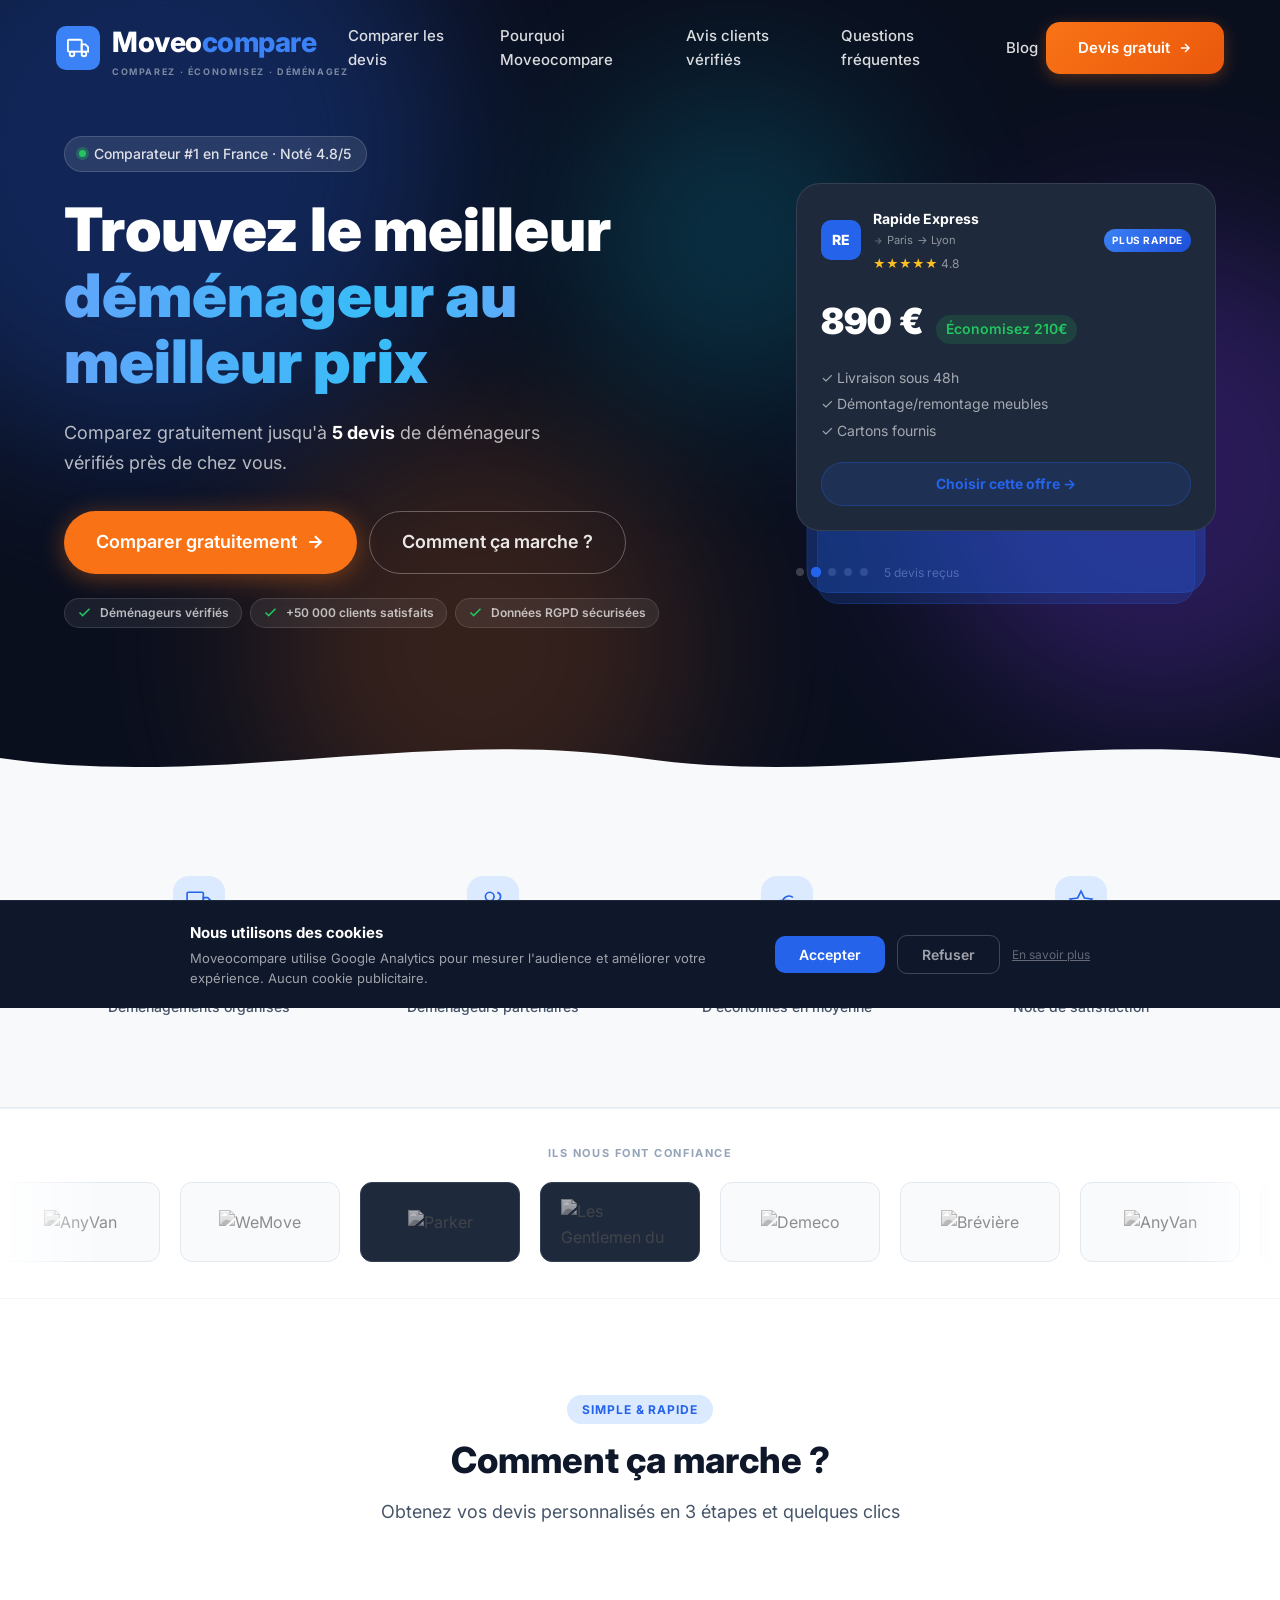
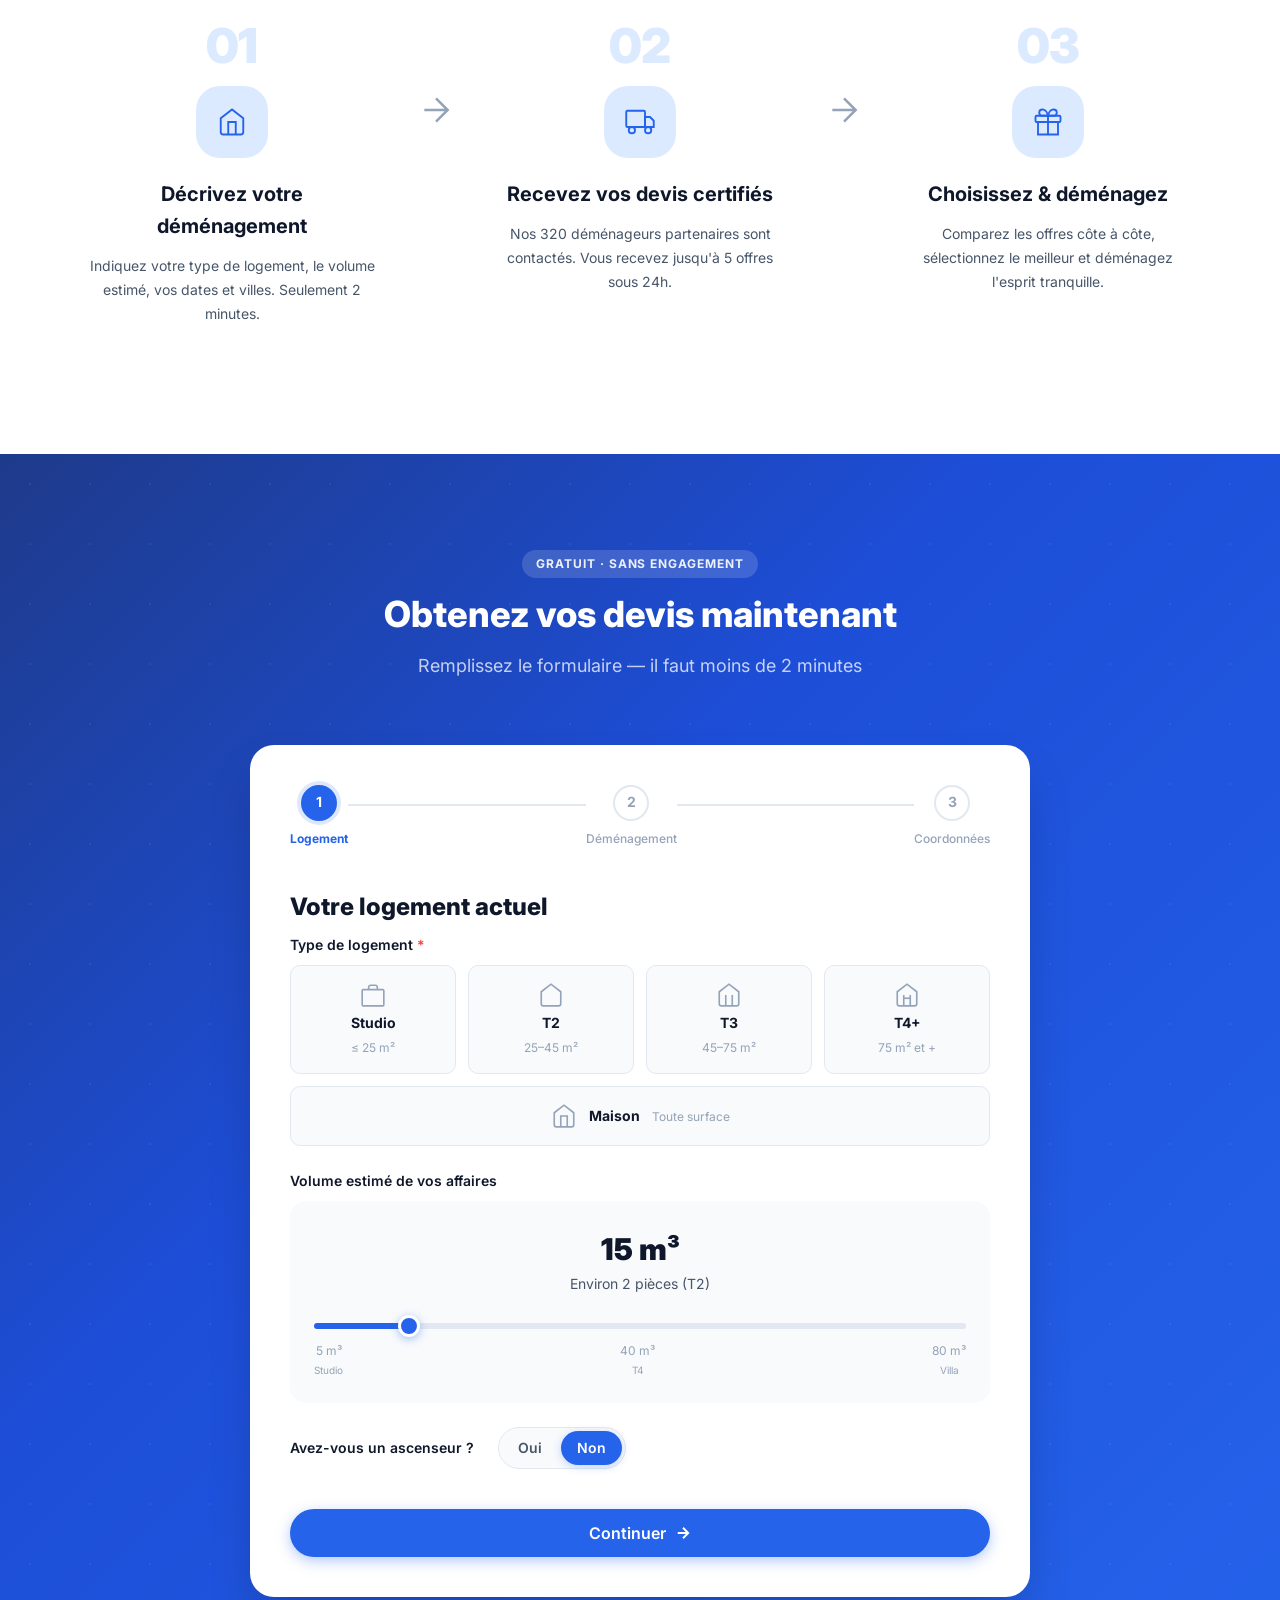
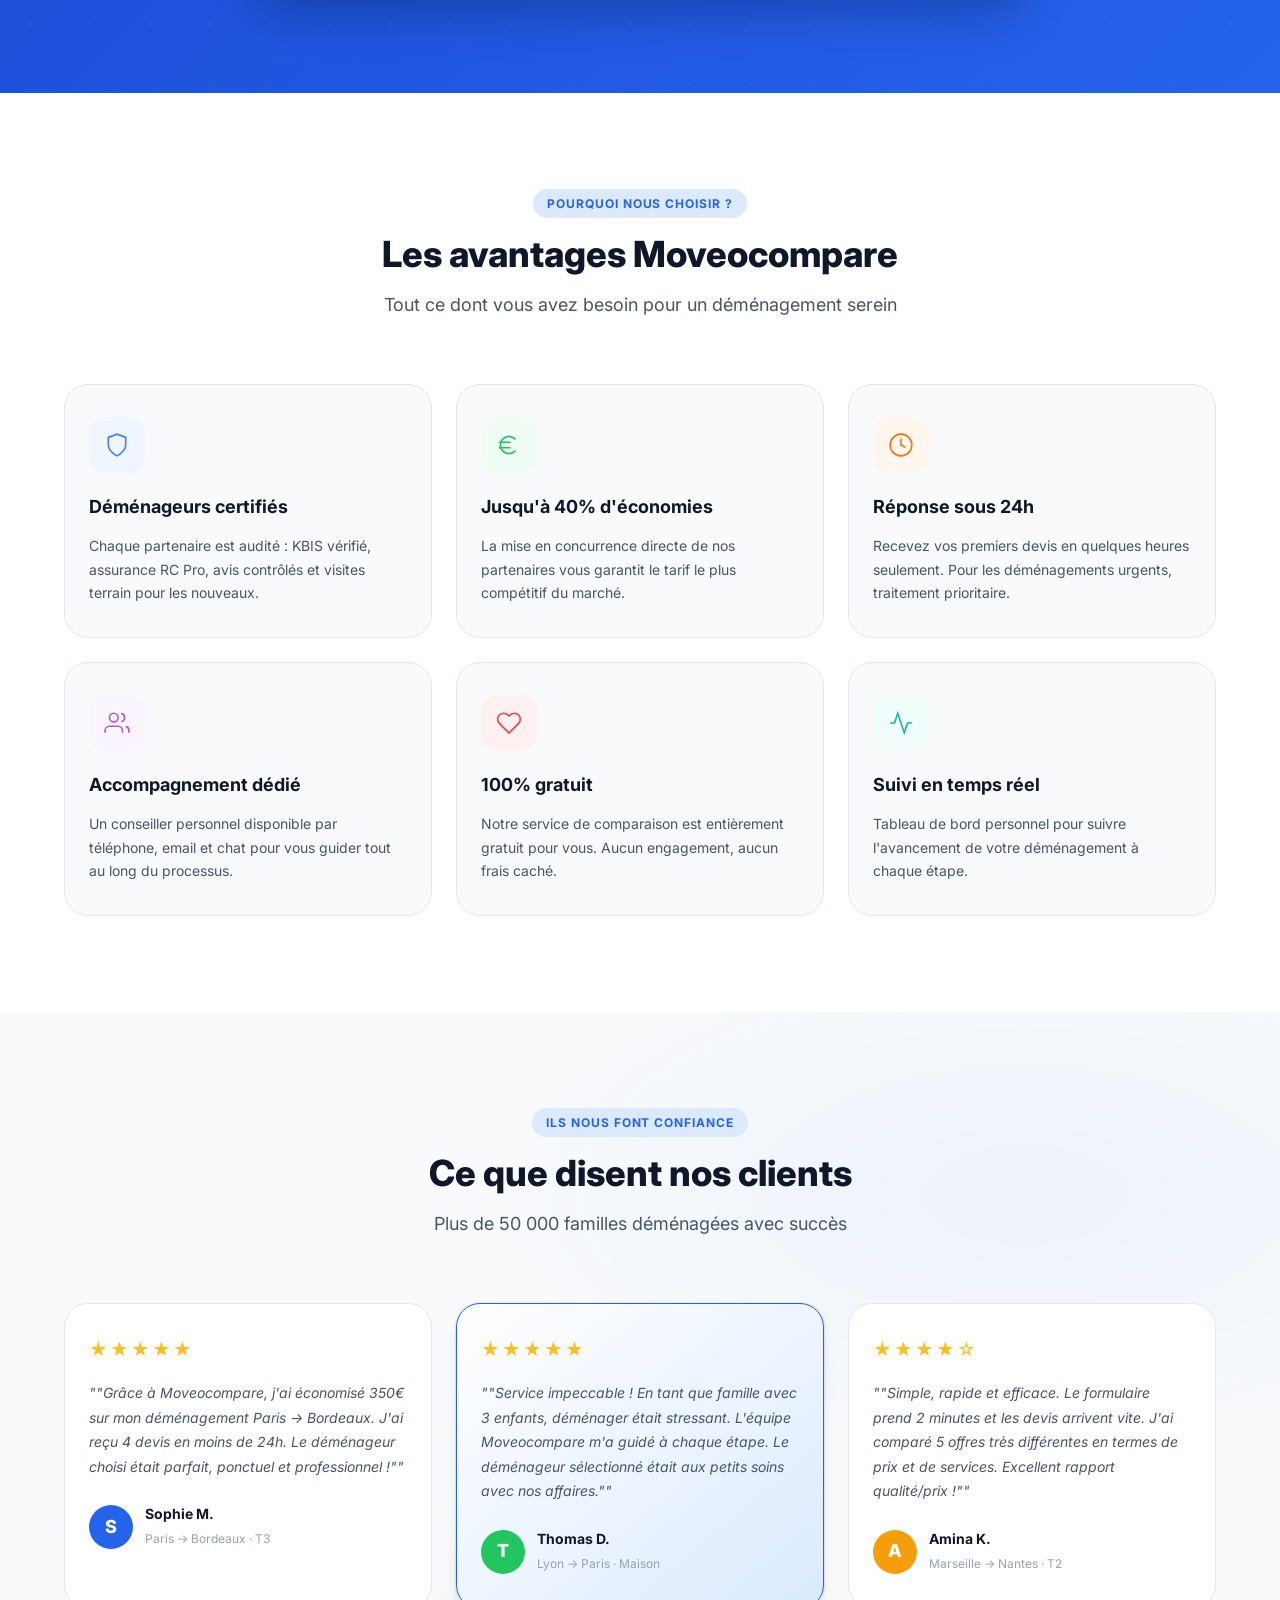
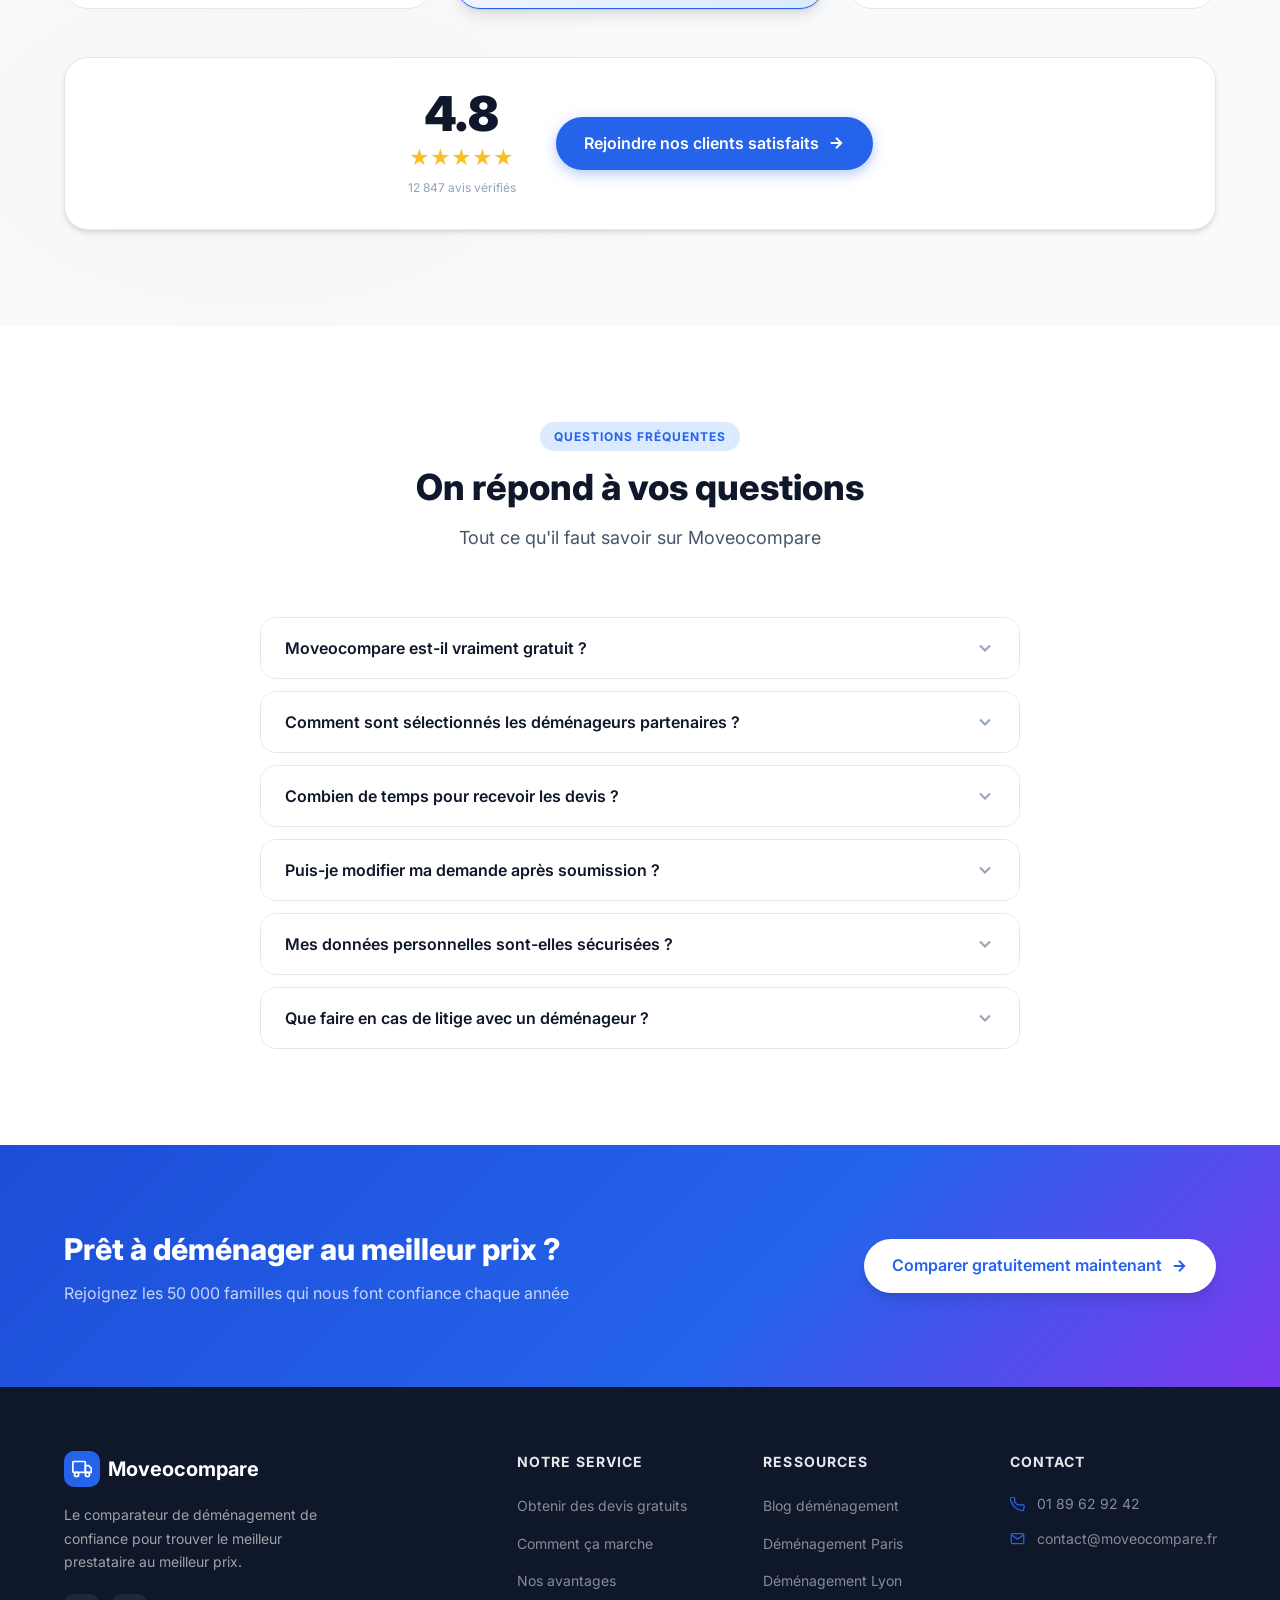
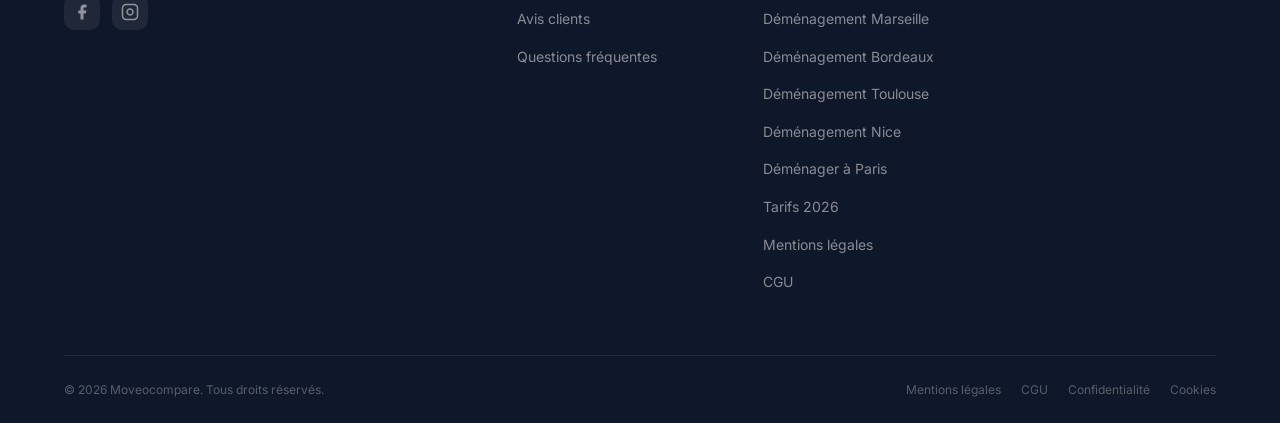
==== commit ef71b264: "Bandeau partenaires, suppression sr-only, nav renommée - Bandeau défilant après stats : 6 logos x2 (" ====
--- a/index.html
+++ b/index.html
@@ -213,10 +213,10 @@
         <!-- Navigation desktop + overlay mobile -->
         <nav class="header__nav" id="nav">
             <!-- Liens principaux (avec flèche sur mobile) -->
-            <a href="#comment-ca-marche"><span>Comment ça marche</span></a>
-            <a href="#avantages"><span>Avantages</span></a>
-            <a href="#temoignages"><span>Avis clients</span></a>
-            <a href="#faq"><span>FAQ</span></a>
+            <a href="#comment-ca-marche"><span>Comparer les devis</span></a>
+            <a href="#avantages"><span>Pourquoi Moveocompare</span></a>
+            <a href="#temoignages"><span>Avis clients vérifiés</span></a>
+            <a href="#faq"><span>Questions fréquentes</span></a>
             <a href="blog.html"><span>Blog</span></a>
             <!-- Bouton CTA visible uniquement dans l'overlay mobile -->
             <a href="#comparateur" class="nav-mobile-cta">Devis gratuit</a>
@@ -244,10 +244,10 @@
     ============================================================ -->
     <div class="mobile-menu" id="mobileMenu" aria-hidden="true">
         <nav class="mobile-menu__nav">
-            <a href="#comment-ca-marche">Comment ça marche <span>→</span></a>
-            <a href="#avantages">Avantages <span>→</span></a>
-            <a href="#temoignages">Avis clients <span>→</span></a>
-            <a href="#faq">FAQ <span>→</span></a>
+            <a href="#comment-ca-marche">Comparer les devis <span>→</span></a>
+            <a href="#avantages">Pourquoi Moveocompare <span>→</span></a>
+            <a href="#temoignages">Avis clients vérifiés <span>→</span></a>
+            <a href="#faq">Questions fréquentes <span>→</span></a>
             <a href="blog.html">Blog <span>→</span></a>
         </nav>
         <div class="mobile-menu__footer">
@@ -285,8 +285,6 @@
                         Trouvez le meilleur<br>
                         <span class="hero__title-shimmer">déménageur au meilleur prix</span>
                     </h1>
-                    <!-- Texte SEO invisible pour enrichir l'indexation -->
-                    <p class="sr-only">Comparateur de déménagement gratuit — comparez jusqu'à 5 devis de déménageurs certifiés en 2 minutes. Économisez jusqu'à 40% sur votre déménagement. Service 100% gratuit, sans engagement.</p>
                     <p class="hero__subtitle hero-anim-up" style="--anim-delay:.4s">
                         Comparez gratuitement jusqu'à <strong>5 devis</strong> de déménageurs vérifiés près de chez vous.
                     </p>
@@ -396,6 +394,55 @@
                         </div>
                         <div class="stat-item__number">4.8<small>/5</small></div>
                         <div class="stat-item__label">Note de satisfaction</div>
+                    </div>
+                </div>
+            </div>
+        </section>
+
+        <!-- ============================================================
+             BANDEAU PARTENAIRES — défilement infini
+        ============================================================ -->
+        <section class="partners-strip" aria-label="Nos partenaires déménageurs">
+            <p class="partners-strip__label">Ils nous font confiance</p>
+            <div class="partners-track-wrap">
+                <div class="partners-track">
+                    <!-- Série 1 -->
+                    <div class="partner-card partner-card--light">
+                        <img src="assets/partenaires/anyvan.png" alt="AnyVan" loading="lazy">
+                    </div>
+                    <div class="partner-card partner-card--light">
+                        <img src="assets/partenaires/wemove.png" alt="WeMove" loading="lazy">
+                    </div>
+                    <div class="partner-card partner-card--dark">
+                        <img src="assets/partenaires/parker.png" alt="Parker" loading="lazy">
+                    </div>
+                    <div class="partner-card partner-card--dark">
+                        <img src="assets/partenaires/gentlemen.png" alt="Les Gentlemen du Déménagement" loading="lazy">
+                    </div>
+                    <div class="partner-card partner-card--light">
+                        <img src="assets/partenaires/demeco.jpeg" alt="Demeco" loading="lazy">
+                    </div>
+                    <div class="partner-card partner-card--light">
+                        <img src="assets/partenaires/breviere.png" alt="Brévière" loading="lazy">
+                    </div>
+                    <!-- Série 2 (doublon pour loop fluide sans saut) -->
+                    <div class="partner-card partner-card--light">
+                        <img src="assets/partenaires/anyvan.png" alt="AnyVan" loading="lazy">
+                    </div>
+                    <div class="partner-card partner-card--light">
+                        <img src="assets/partenaires/wemove.png" alt="WeMove" loading="lazy">
+                    </div>
+                    <div class="partner-card partner-card--dark">
+                        <img src="assets/partenaires/parker.png" alt="Parker" loading="lazy">
+                    </div>
+                    <div class="partner-card partner-card--dark">
+                        <img src="assets/partenaires/gentlemen.png" alt="Les Gentlemen du Déménagement" loading="lazy">
+                    </div>
+                    <div class="partner-card partner-card--light">
+                        <img src="assets/partenaires/demeco.jpeg" alt="Demeco" loading="lazy">
+                    </div>
+                    <div class="partner-card partner-card--light">
+                        <img src="assets/partenaires/breviere.png" alt="Brévière" loading="lazy">
                     </div>
                 </div>
             </div>
--- a/css/styles.css
+++ b/css/styles.css
@@ -3472,3 +3472,123 @@
   white-space: nowrap;
   border: 0;
 }
+
+
+/* ══════════════════════════════════════════════════════════
+   BANDEAU PARTENAIRES DÉFILANT
+══════════════════════════════════════════════════════════ */
+.partners-strip {
+  background: #fff;
+  padding: 36px 0;
+  border-top: 1px solid #f1f5f9;
+  border-bottom: 1px solid #f1f5f9;
+  overflow: hidden;
+}
+.partners-strip__label {
+  text-align: center;
+  font-size: 11px;
+  font-weight: 700;
+  text-transform: uppercase;
+  letter-spacing: 0.14em;
+  color: #94a3b8;
+  margin-bottom: 20px;
+}
+
+/* Wrapper avec effet fondu sur les bords */
+.partners-track-wrap {
+  overflow: hidden;
+  mask-image: linear-gradient(
+    to right,
+    transparent 0%,
+    #000 8%,
+    #000 92%,
+    transparent 100%
+  );
+  -webkit-mask-image: linear-gradient(
+    to right,
+    transparent 0%,
+    #000 8%,
+    #000 92%,
+    transparent 100%
+  );
+}
+
+/* Piste de défilement — largeur auto pour les 12 cartes */
+.partners-track {
+  display: flex;
+  align-items: center;
+  gap: 20px;
+  width: max-content;
+  animation: scrollPartners 28s linear infinite;
+  /* translateX(-50%) = déplace d'une "série" complète → loop invisible */
+}
+.partners-track:hover {
+  animation-play-state: paused;
+}
+
+@keyframes scrollPartners {
+  from { transform: translateX(0); }
+  to   { transform: translateX(-50%); }
+}
+
+/* Respecte prefers-reduced-motion */
+@media (prefers-reduced-motion: reduce) {
+  .partners-track { animation: none; }
+}
+
+/* Carte partenaire */
+.partner-card {
+  display: flex;
+  align-items: center;
+  justify-content: center;
+  width: 160px;
+  height: 80px;
+  border-radius: 12px;
+  padding: 14px 20px;
+  flex-shrink: 0;
+  transition: transform 0.25s ease, box-shadow 0.25s ease;
+}
+.partner-card:hover {
+  transform: translateY(-3px);
+  box-shadow: 0 6px 20px rgba(0,0,0,.08);
+}
+
+/* Fond clair (blanc cassé) */
+.partner-card--light {
+  background: #f8fafc;
+  border: 1.5px solid #e2e8f0;
+}
+
+/* Fond sombre pour Parker et Les Gentlemen */
+.partner-card--dark {
+  background: #1e293b;
+  border: 1.5px solid #334155;
+}
+
+/* Logo : grayscale par défaut, couleur au hover */
+.partner-card img {
+  max-width: 100%;
+  max-height: 46px;
+  width: auto;
+  height: auto;
+  object-fit: contain;
+  filter: grayscale(100%) opacity(0.65);
+  transition: filter 0.3s ease;
+  display: block;
+}
+.partner-card:hover img {
+  filter: grayscale(0%) opacity(1);
+}
+
+/* Mobile : cartes plus petites */
+@media (max-width: 768px) {
+  .partners-strip { padding: 28px 0; }
+  .partner-card {
+    width: 120px;
+    height: 64px;
+    padding: 10px 14px;
+    border-radius: 10px;
+  }
+  .partner-card img { max-height: 36px; }
+  .partners-track { gap: 14px; }
+}
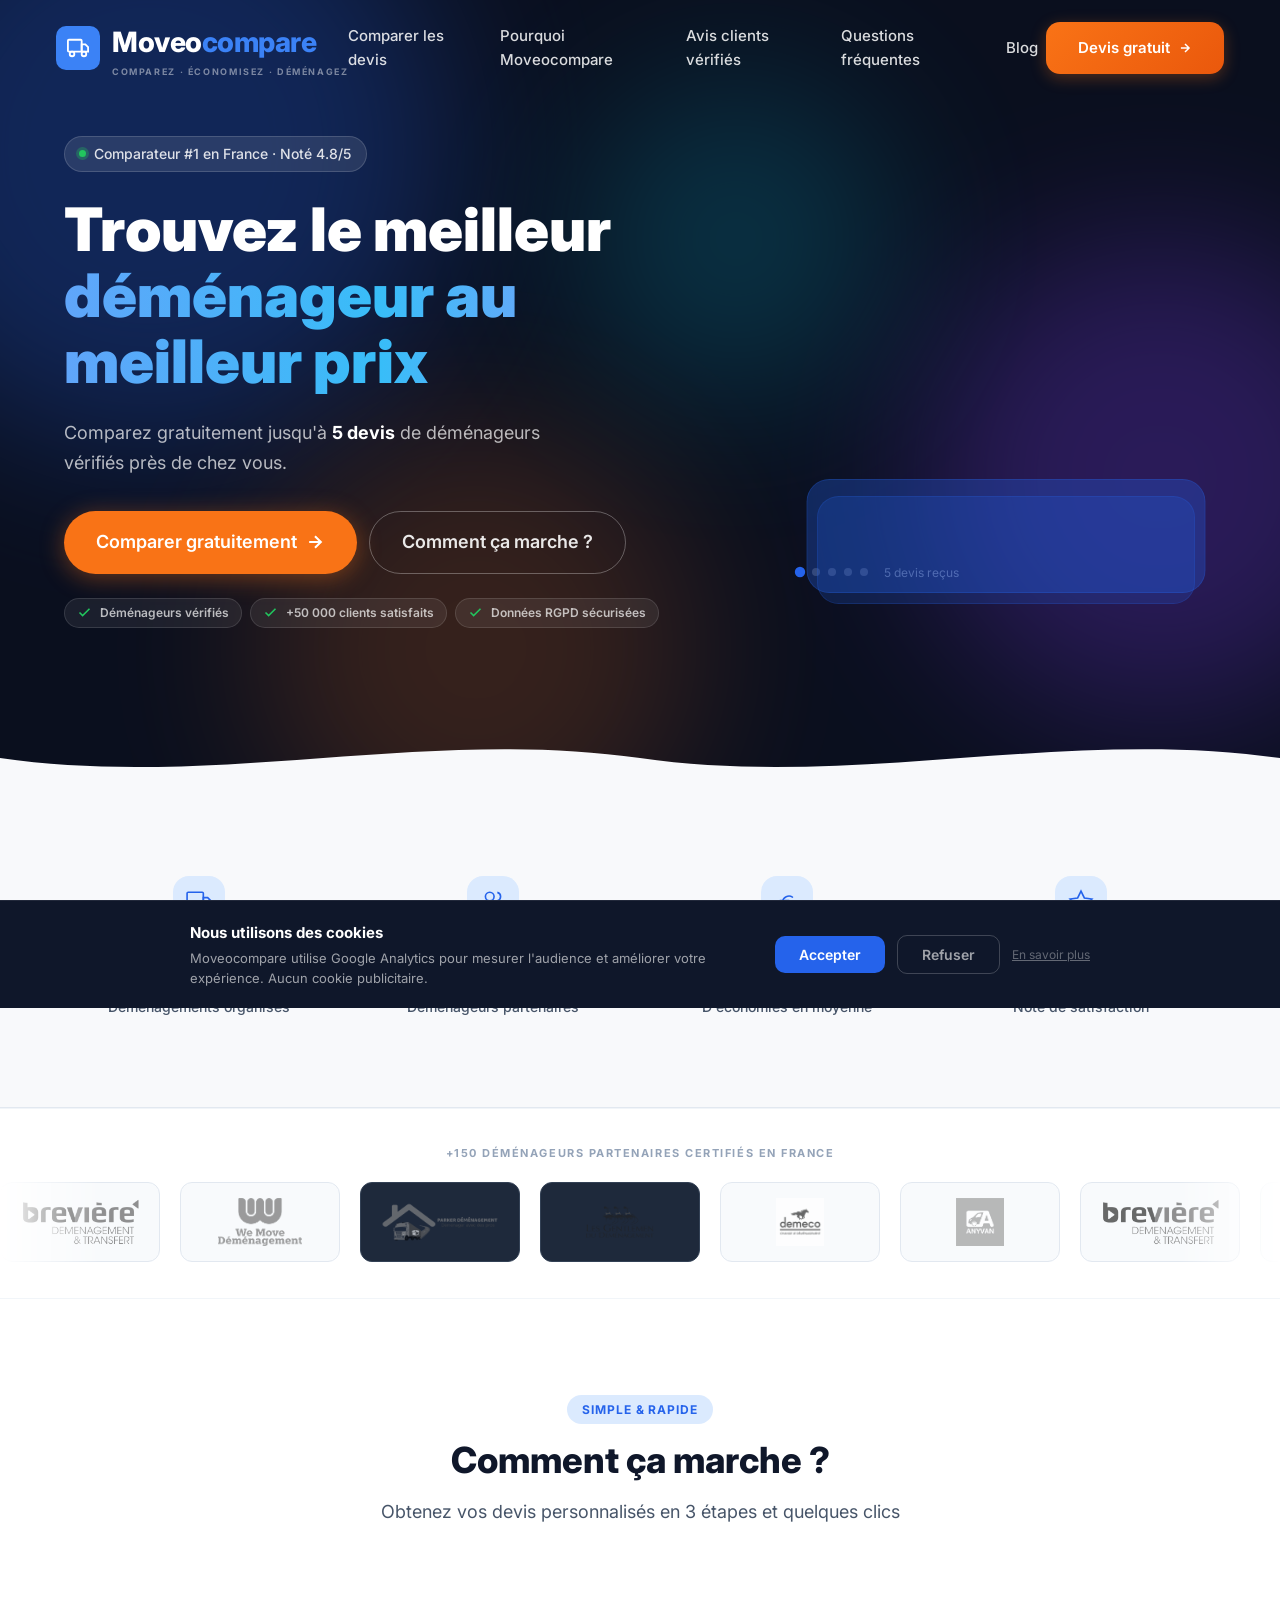
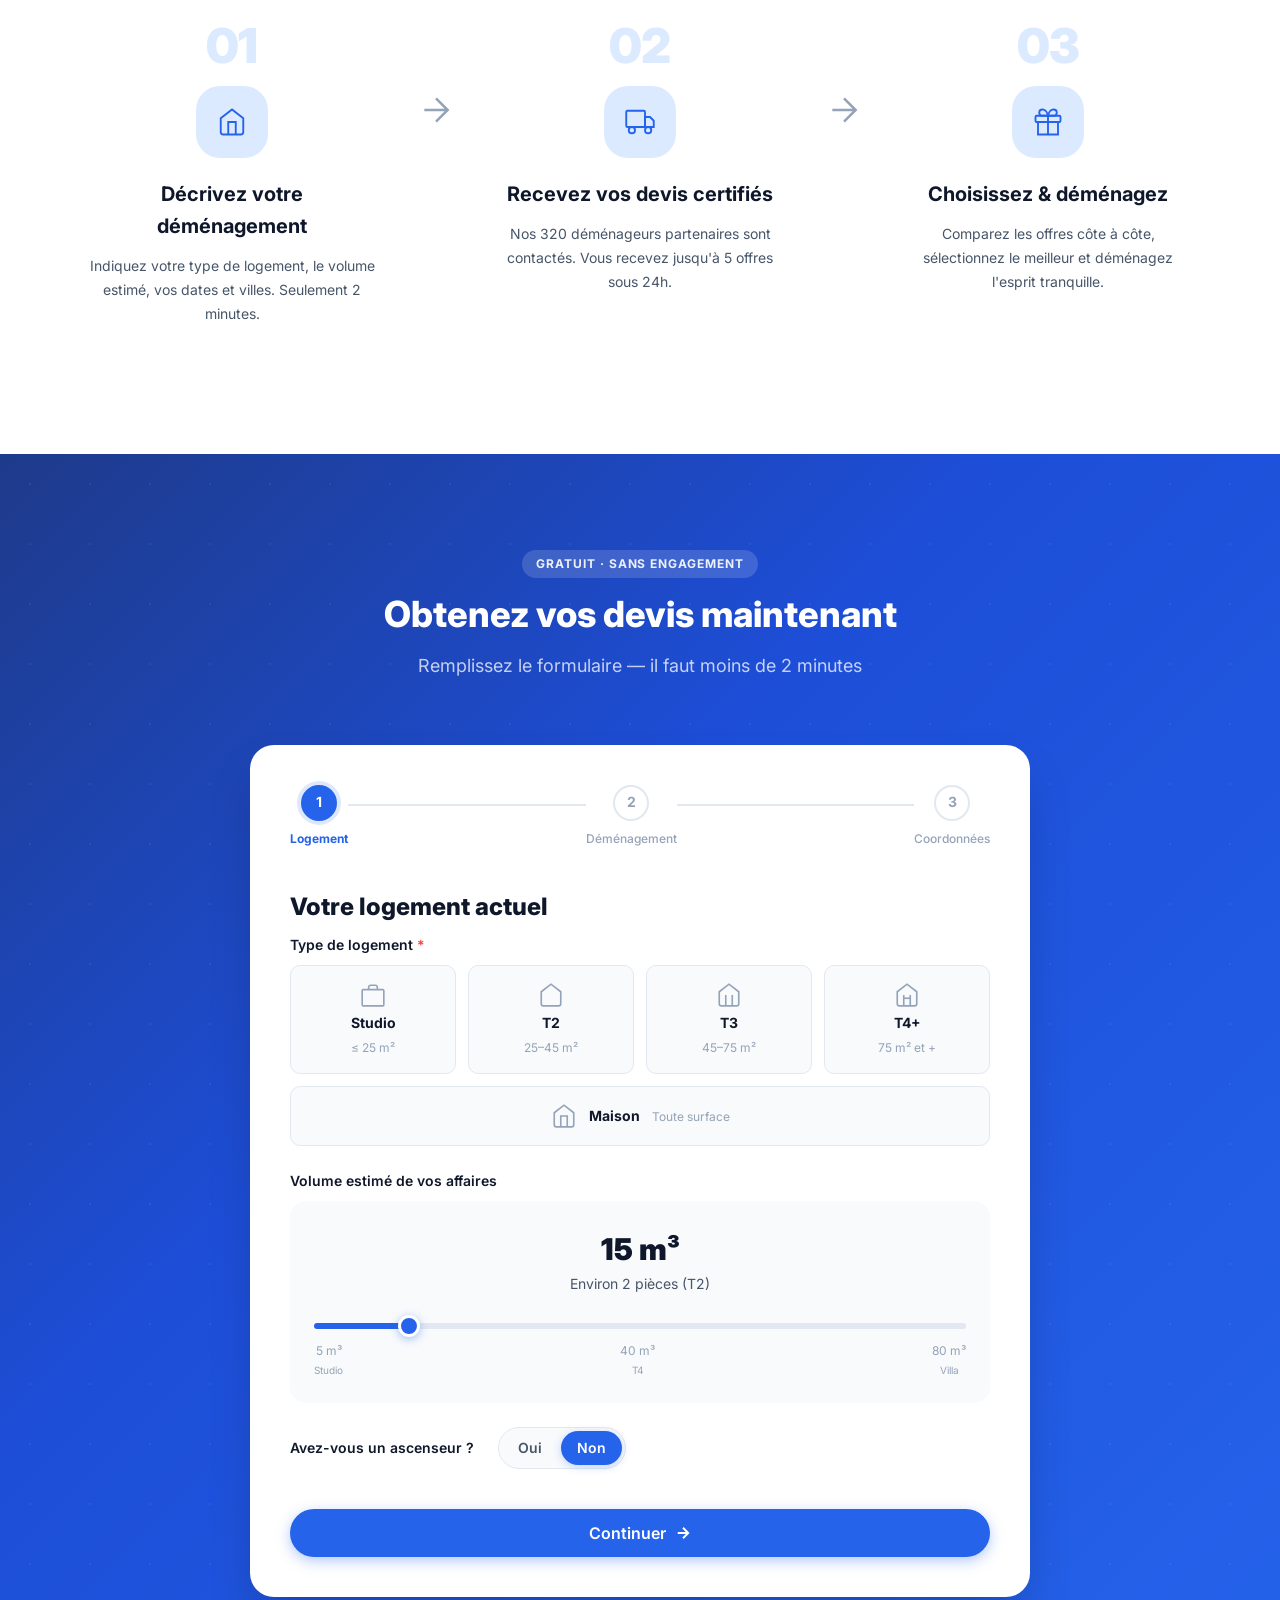
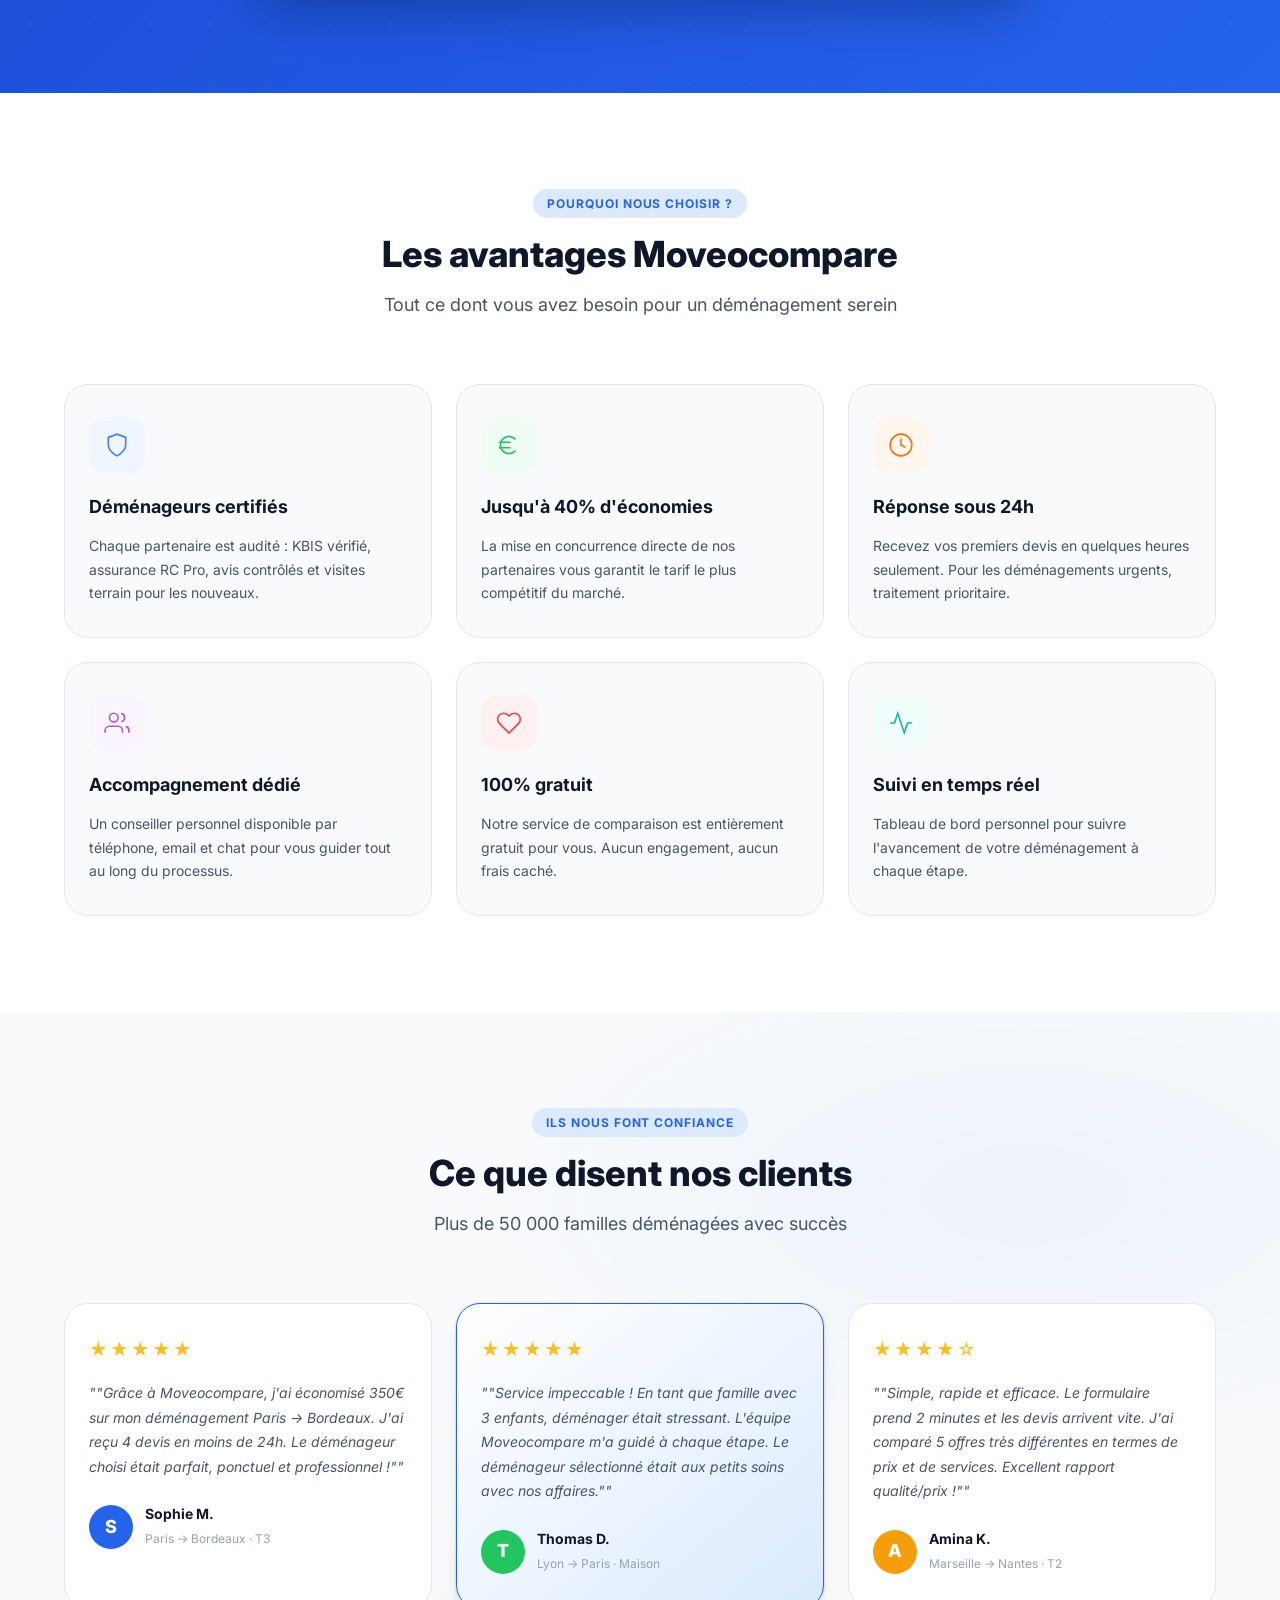
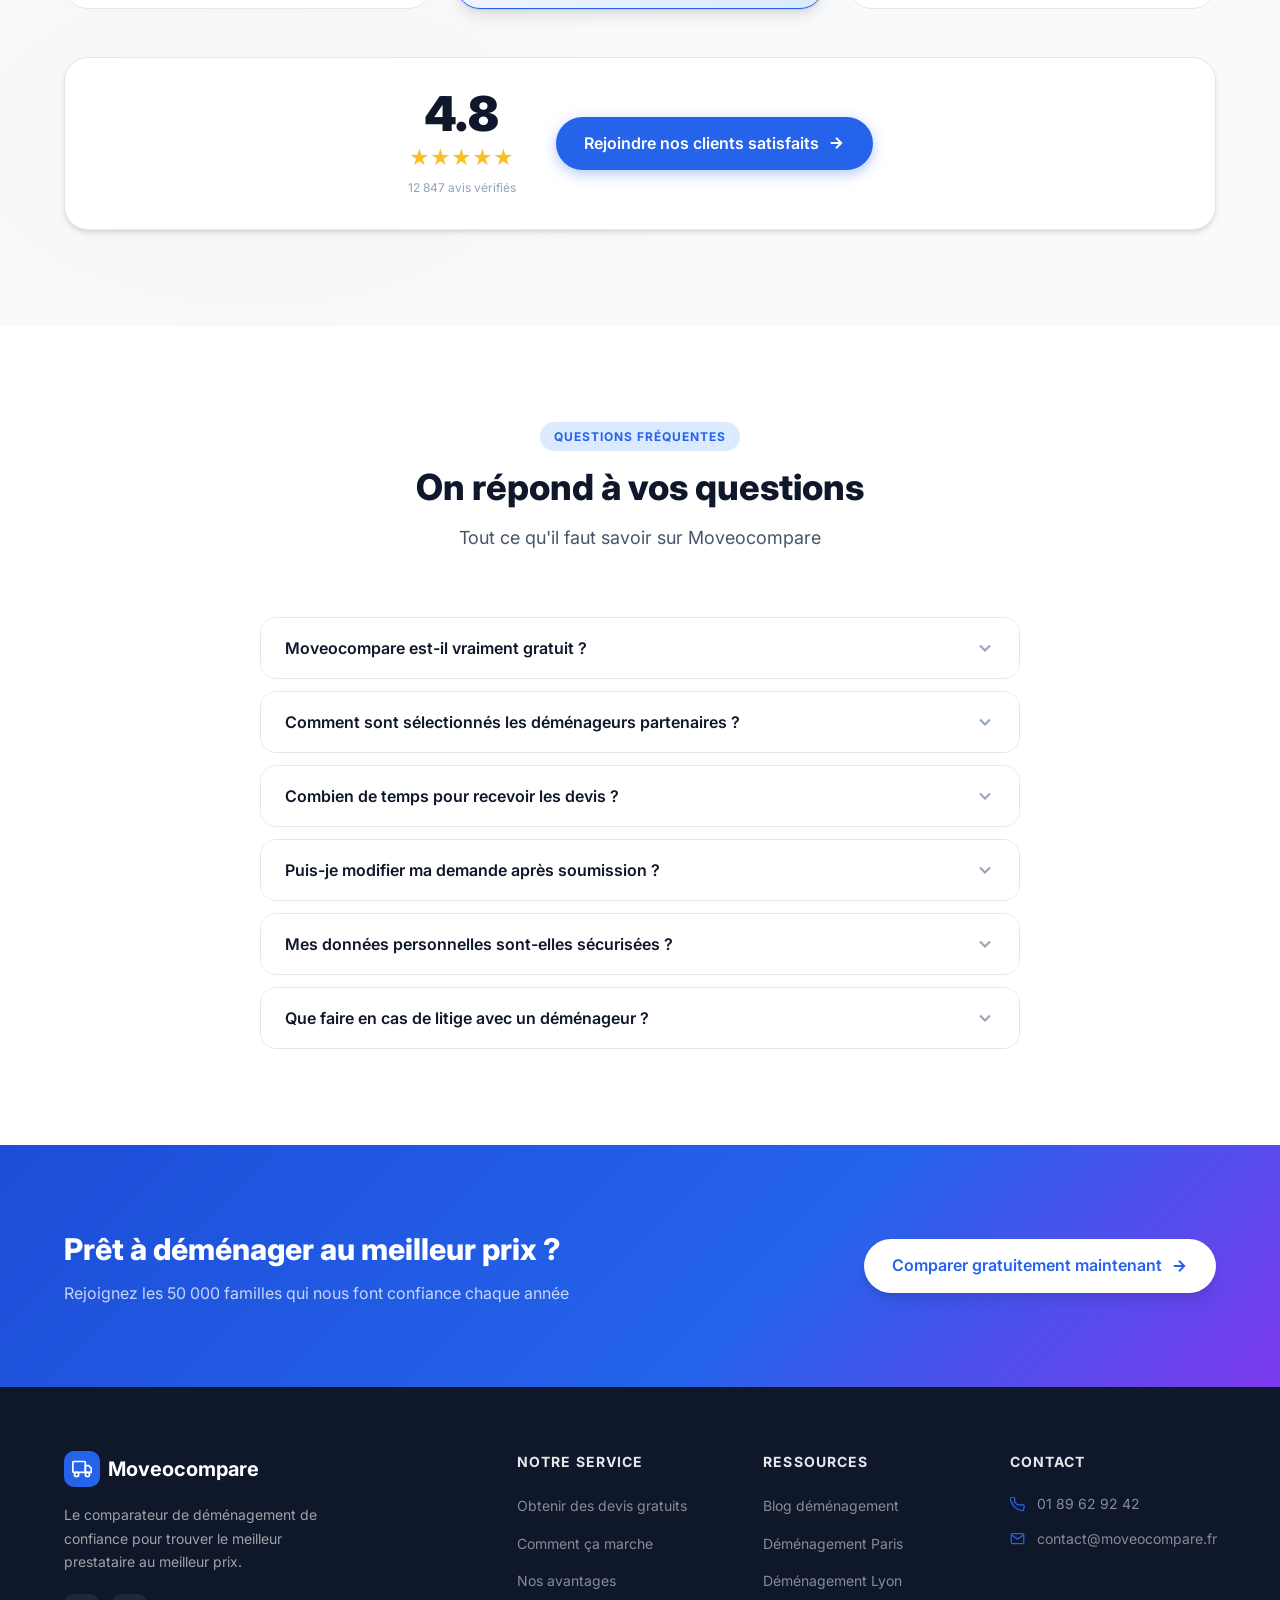
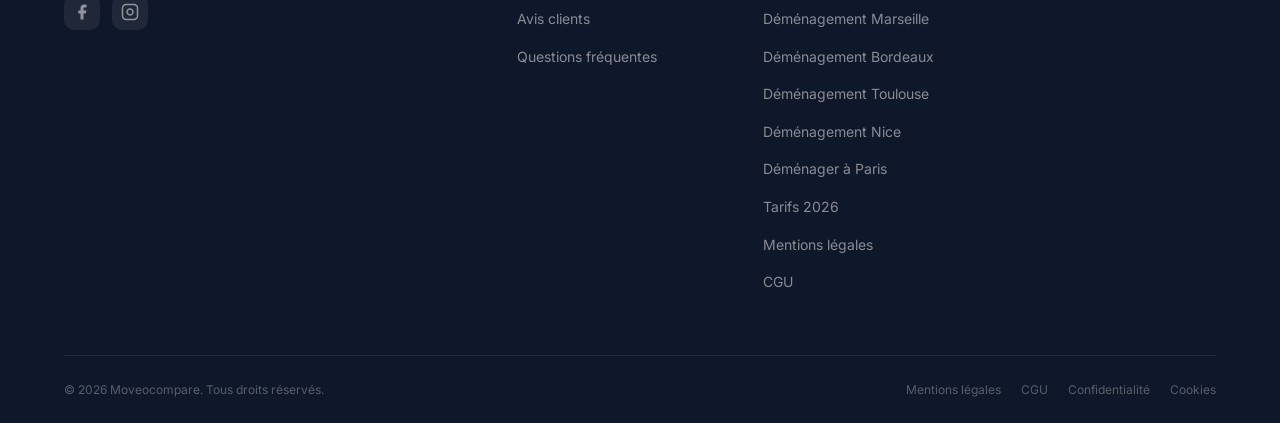
==== commit 1e1a734f: "Bandeau partenaires : logos corrects, loop fluide, alts SEO, label - 6 logos copiés dans assets/part" ====
--- a/index.html
+++ b/index.html
@@ -403,46 +403,46 @@
              BANDEAU PARTENAIRES — défilement infini
         ============================================================ -->
         <section class="partners-strip" aria-label="Nos partenaires déménageurs">
-            <p class="partners-strip__label">Ils nous font confiance</p>
+            <p class="partners-strip__label">+150 déménageurs partenaires certifiés en France</p>
             <div class="partners-track-wrap">
+                <!-- 12 cartes = 6 logos × 2 pour le loop sans saut visible -->
                 <div class="partners-track">
-                    <!-- Série 1 -->
                     <div class="partner-card partner-card--light">
-                        <img src="assets/partenaires/anyvan.png" alt="AnyVan" loading="lazy">
+                        <img src="assets/partenaires/anyvan.png" alt="AnyVan déménageur partenaire" loading="lazy" width="120" height="48">
                     </div>
                     <div class="partner-card partner-card--light">
-                        <img src="assets/partenaires/wemove.png" alt="WeMove" loading="lazy">
+                        <img src="assets/partenaires/wemove.png" alt="We Move Déménagement partenaire" loading="lazy" width="120" height="48">
                     </div>
                     <div class="partner-card partner-card--dark">
-                        <img src="assets/partenaires/parker.png" alt="Parker" loading="lazy">
+                        <img src="assets/partenaires/parker.png" alt="Parker Déménagement partenaire Paris" loading="lazy" width="120" height="48">
                     </div>
                     <div class="partner-card partner-card--dark">
-                        <img src="assets/partenaires/gentlemen.png" alt="Les Gentlemen du Déménagement" loading="lazy">
+                        <img src="assets/partenaires/gentlemen.png" alt="Les Gentlemen du Déménagement partenaire" loading="lazy" width="120" height="48">
                     </div>
                     <div class="partner-card partner-card--light">
-                        <img src="assets/partenaires/demeco.jpeg" alt="Demeco" loading="lazy">
+                        <img src="assets/partenaires/demeco.jpeg" alt="Demeco déménageur partenaire France" loading="lazy" width="120" height="48">
                     </div>
                     <div class="partner-card partner-card--light">
-                        <img src="assets/partenaires/breviere.png" alt="Brévière" loading="lazy">
-                    </div>
-                    <!-- Série 2 (doublon pour loop fluide sans saut) -->
+                        <img src="assets/partenaires/breviere.png" alt="Brévière Déménagement partenaire" loading="lazy" width="120" height="48">
+                    </div>
+                    <!-- Série dupliquée — nécessaire pour un loop translateX(-50%) sans saut -->
                     <div class="partner-card partner-card--light">
-                        <img src="assets/partenaires/anyvan.png" alt="AnyVan" loading="lazy">
+                        <img src="assets/partenaires/anyvan.png" alt="AnyVan déménageur partenaire" loading="lazy" width="120" height="48">
                     </div>
                     <div class="partner-card partner-card--light">
-                        <img src="assets/partenaires/wemove.png" alt="WeMove" loading="lazy">
+                        <img src="assets/partenaires/wemove.png" alt="We Move Déménagement partenaire" loading="lazy" width="120" height="48">
                     </div>
                     <div class="partner-card partner-card--dark">
-                        <img src="assets/partenaires/parker.png" alt="Parker" loading="lazy">
+                        <img src="assets/partenaires/parker.png" alt="Parker Déménagement partenaire Paris" loading="lazy" width="120" height="48">
                     </div>
                     <div class="partner-card partner-card--dark">
-                        <img src="assets/partenaires/gentlemen.png" alt="Les Gentlemen du Déménagement" loading="lazy">
+                        <img src="assets/partenaires/gentlemen.png" alt="Les Gentlemen du Déménagement partenaire" loading="lazy" width="120" height="48">
                     </div>
                     <div class="partner-card partner-card--light">
-                        <img src="assets/partenaires/demeco.jpeg" alt="Demeco" loading="lazy">
+                        <img src="assets/partenaires/demeco.jpeg" alt="Demeco déménageur partenaire France" loading="lazy" width="120" height="48">
                     </div>
                     <div class="partner-card partner-card--light">
-                        <img src="assets/partenaires/breviere.png" alt="Brévière" loading="lazy">
+                        <img src="assets/partenaires/breviere.png" alt="Brévière Déménagement partenaire" loading="lazy" width="120" height="48">
                     </div>
                 </div>
             </div>
--- a/css/styles.css
+++ b/css/styles.css
@@ -3513,14 +3513,14 @@
   );
 }
 
-/* Piste de défilement — largeur auto pour les 12 cartes */
+/* Piste de défilement : 12 cartes (6+6), translateX(-50%) = une série complète */
 .partners-track {
   display: flex;
   align-items: center;
   gap: 20px;
-  width: max-content;
+  width: max-content;         /* largeur exacte de 12 cartes + gaps */
   animation: scrollPartners 28s linear infinite;
-  /* translateX(-50%) = déplace d'une "série" complète → loop invisible */
+  will-change: transform;     /* GPU acceleration pour fluidité */
 }
 .partners-track:hover {
   animation-play-state: paused;
@@ -3565,12 +3565,12 @@
   border: 1.5px solid #334155;
 }
 
-/* Logo : grayscale par défaut, couleur au hover */
+/* Logo : taille fixe, grayscale par défaut, couleur au hover
+   width/height CSS correspondent aux attributs HTML → pas de CLS */
 .partner-card img {
+  width: 120px;
+  height: 48px;
   max-width: 100%;
-  max-height: 46px;
-  width: auto;
-  height: auto;
   object-fit: contain;
   filter: grayscale(100%) opacity(0.65);
   transition: filter 0.3s ease;
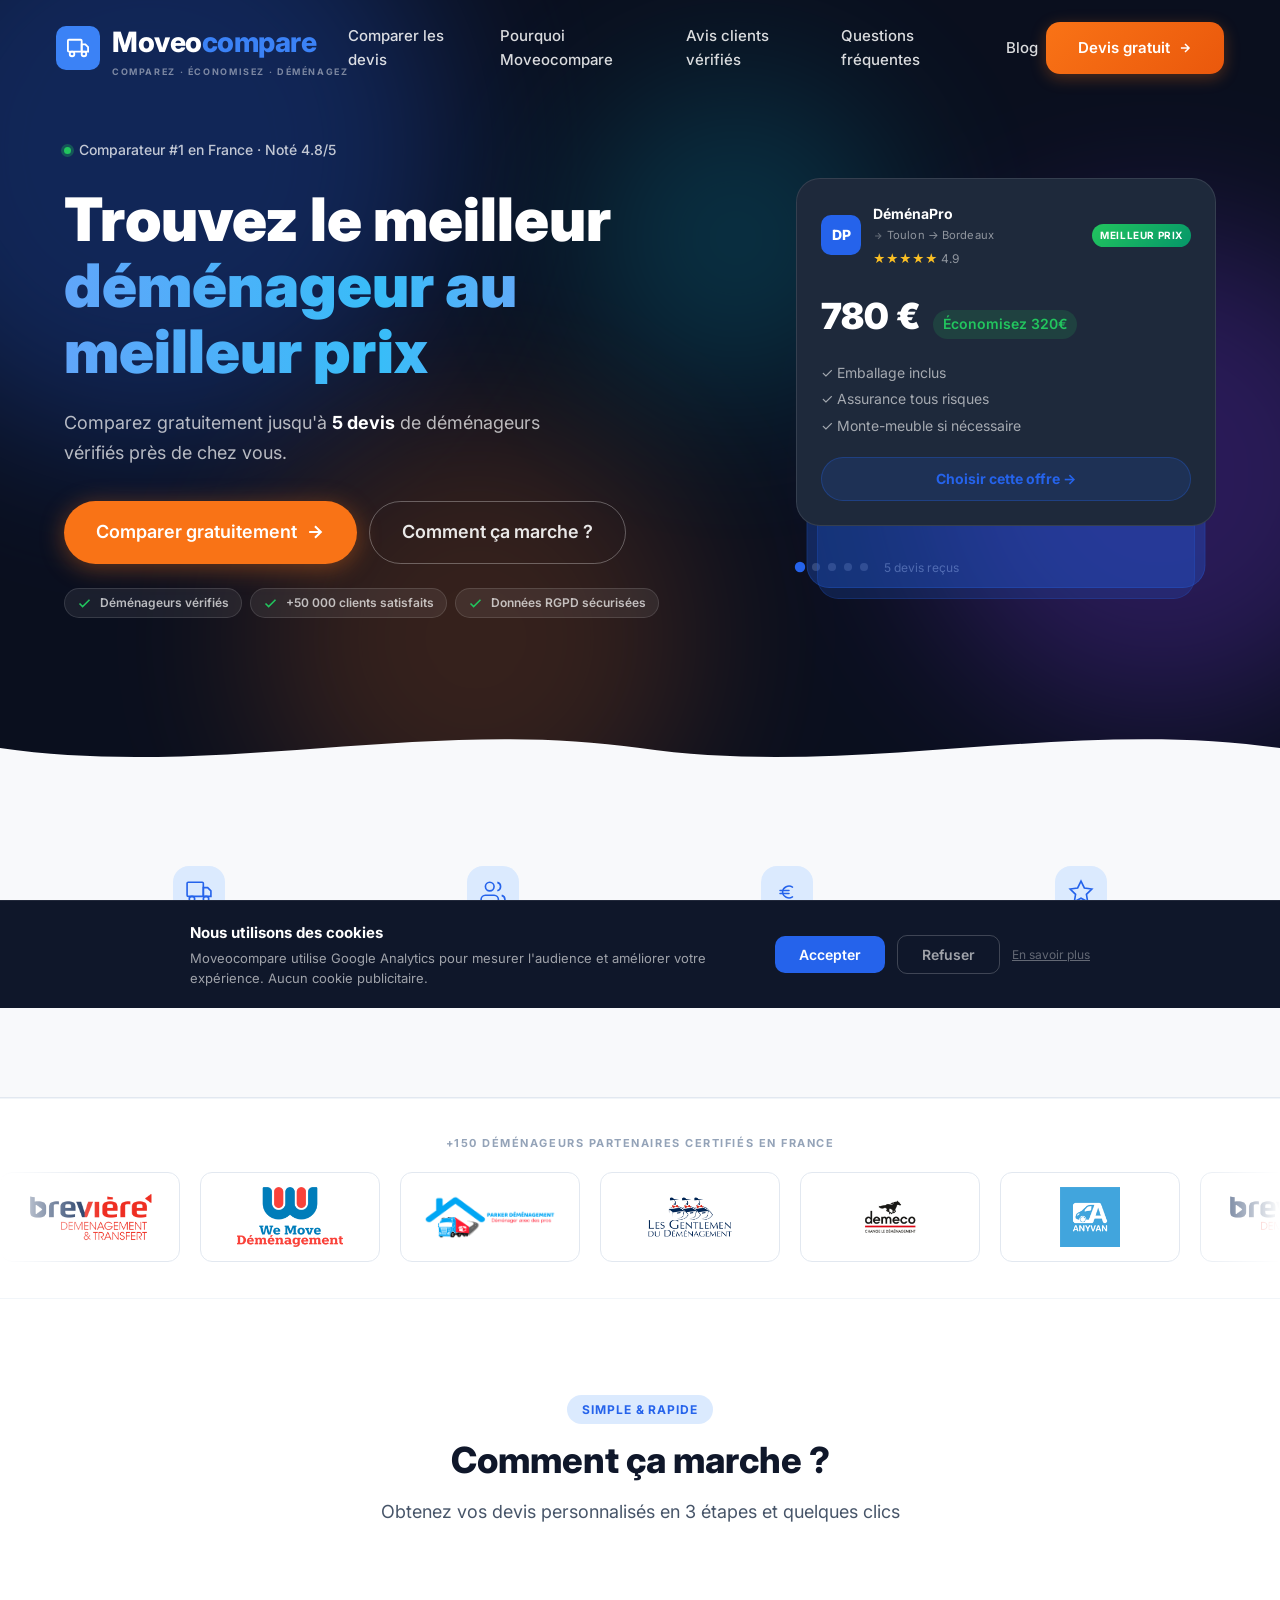
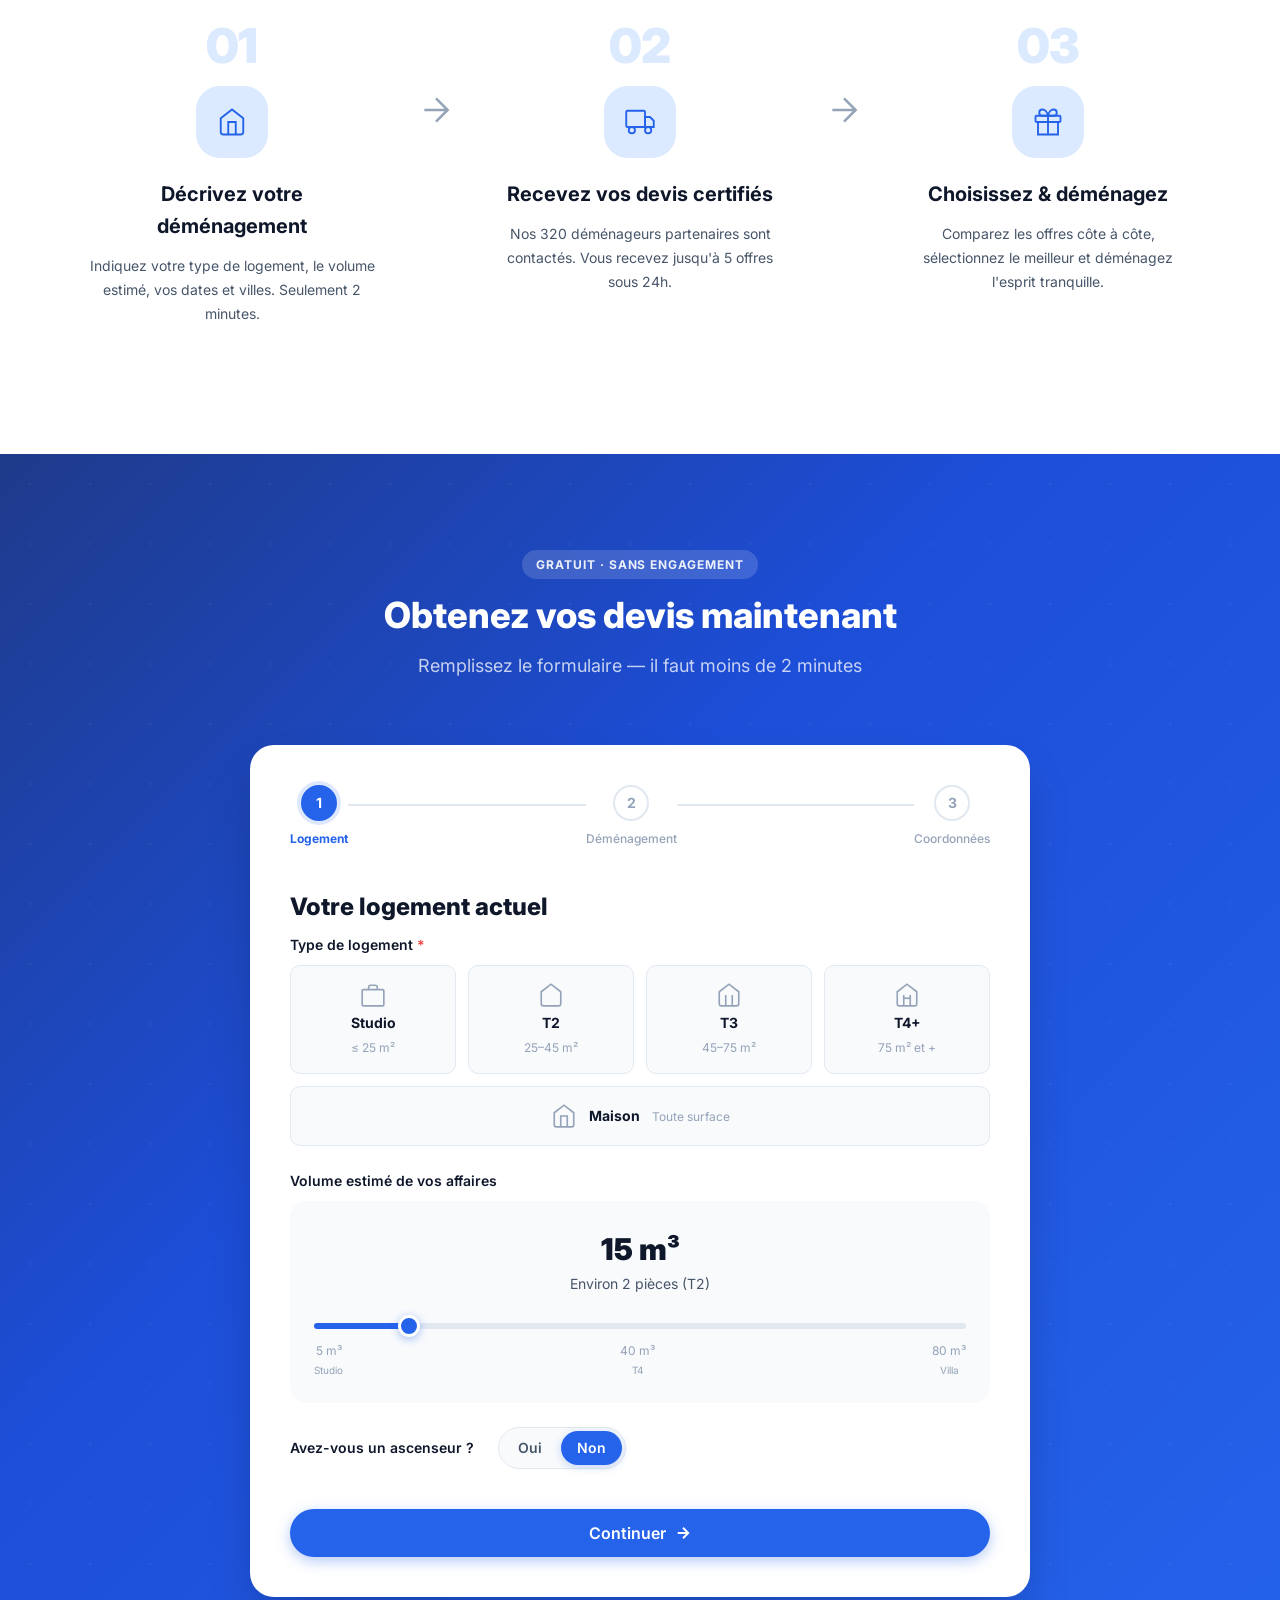
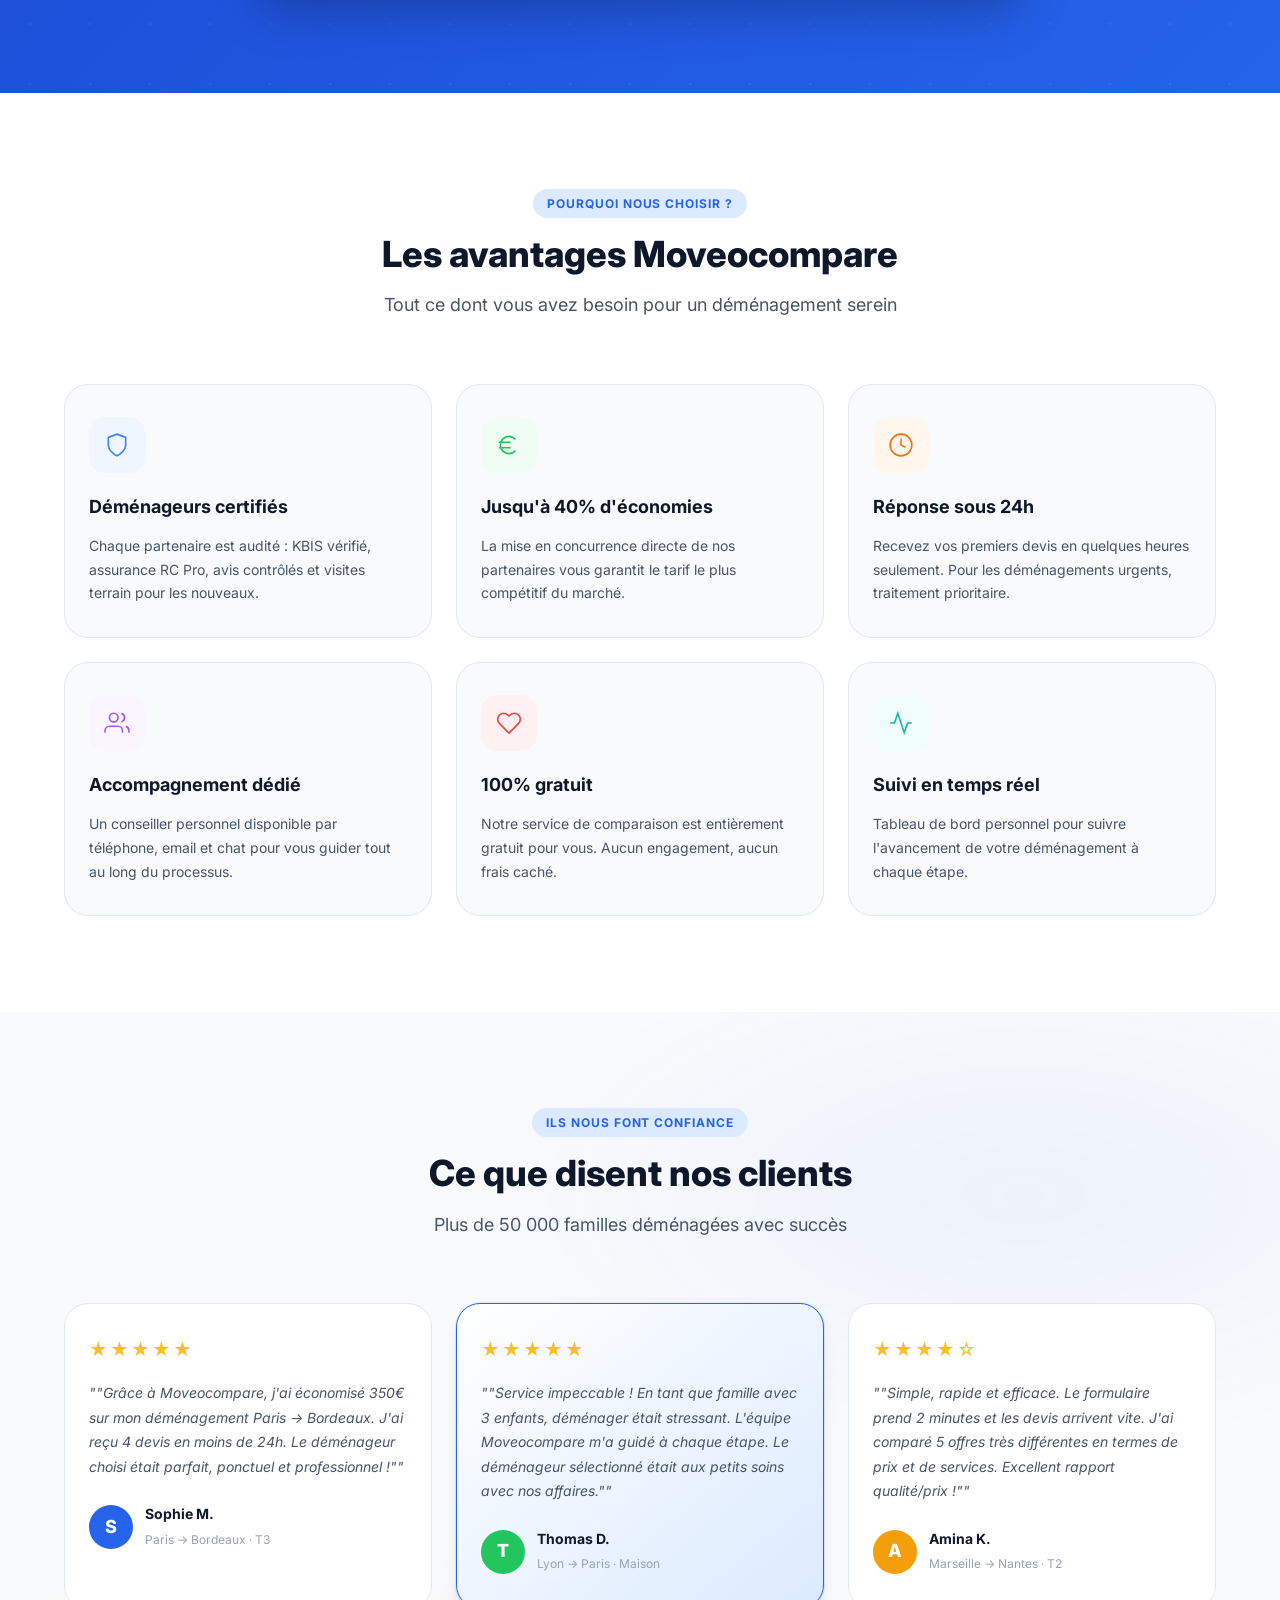
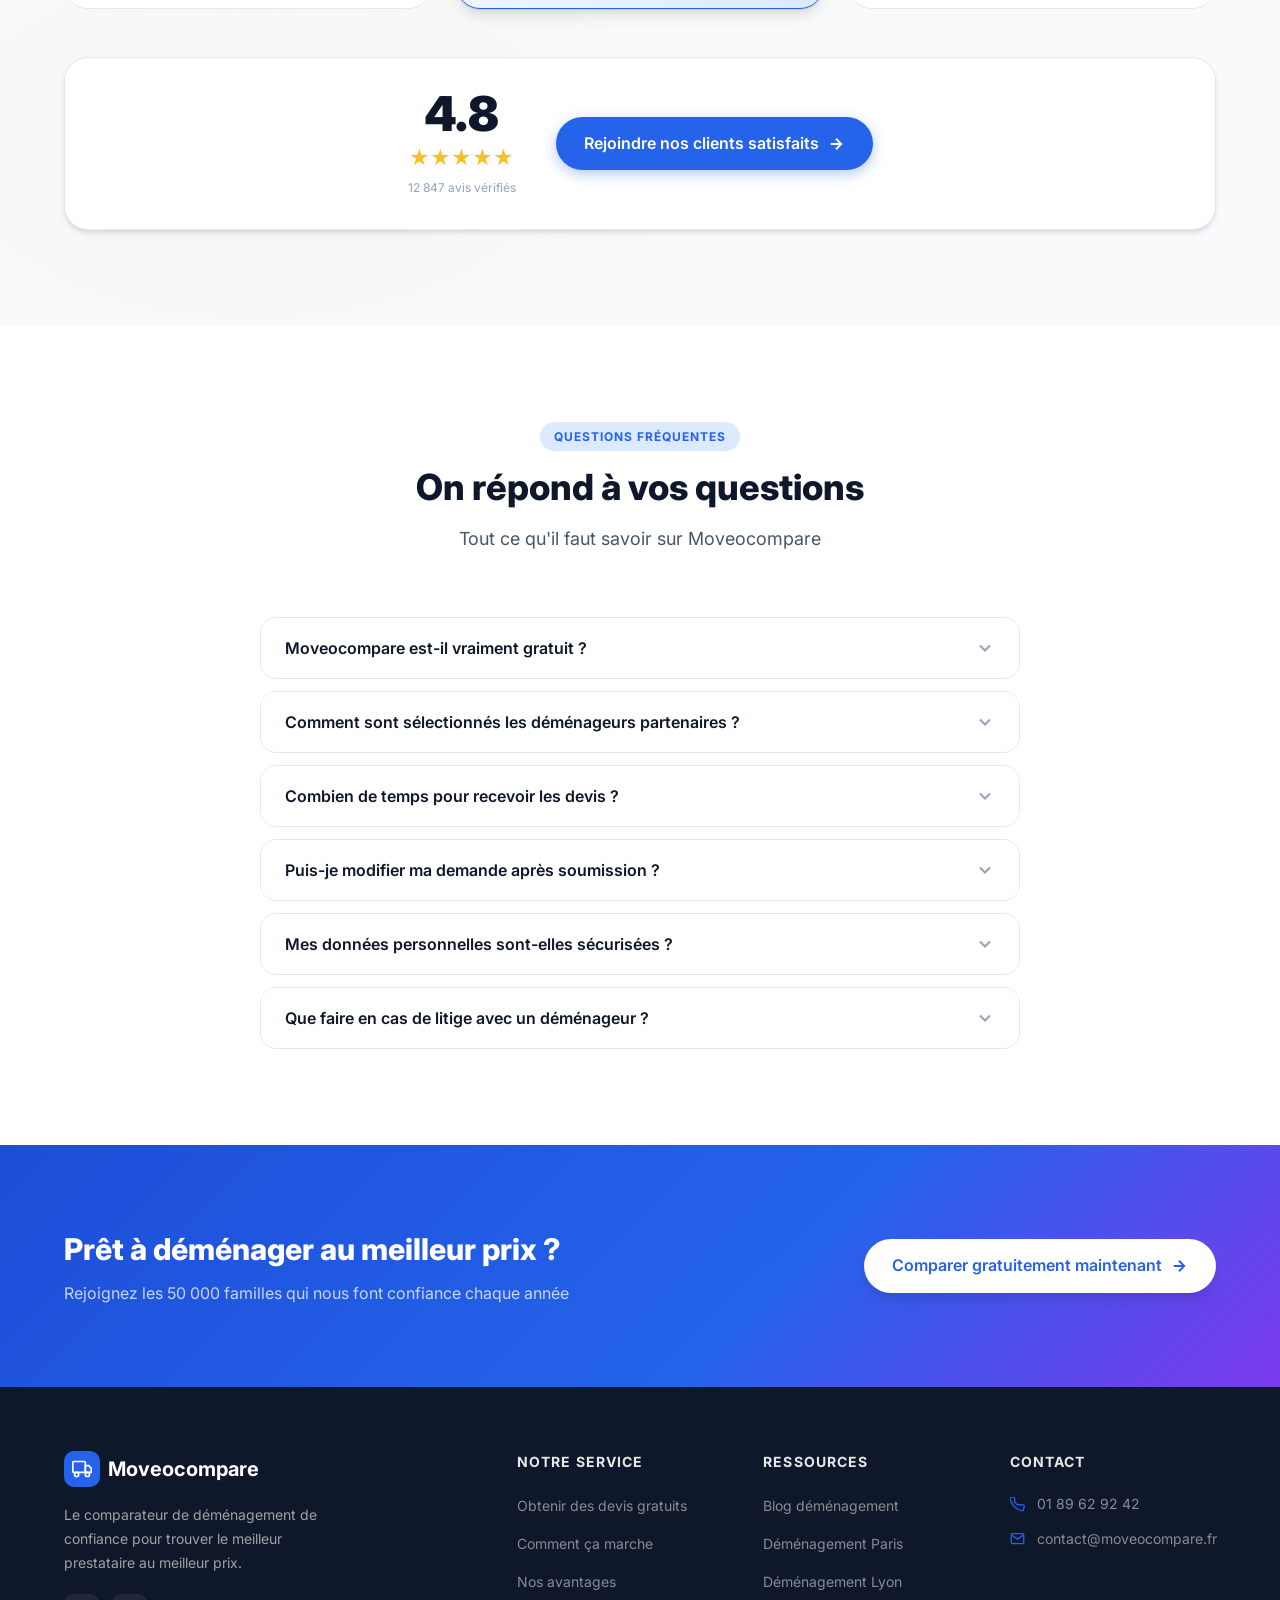
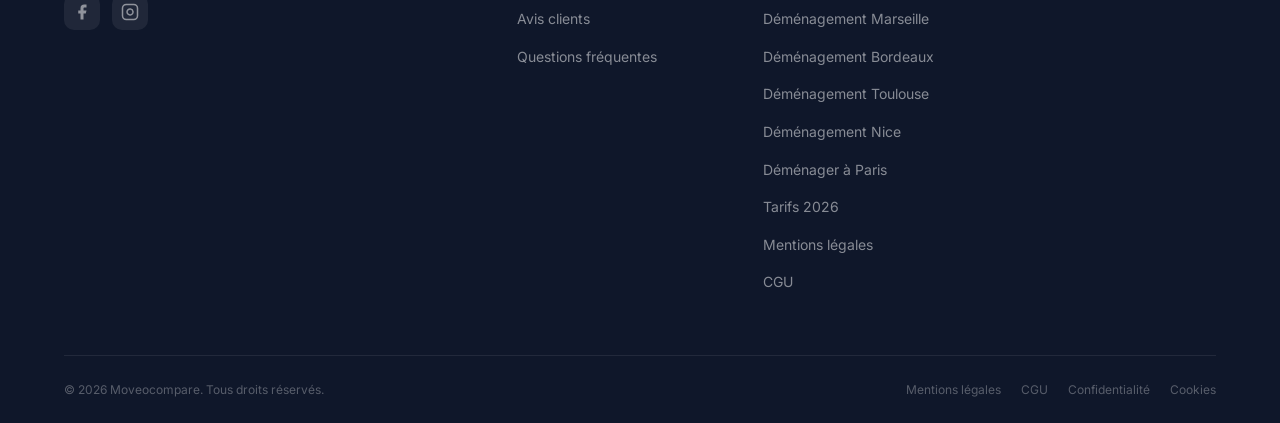
==== commit 893d879c: "Google Ads AW-18203640088 : tag conditionnel + événement conversion - loadGA() mis à jour sur les 15" ====
--- a/index.html
+++ b/index.html
@@ -79,6 +79,12 @@
       document.head.appendChild(s);
       gtag('js', new Date());
       gtag('config', 'G-2BC8LJBT5D', { anonymize_ip: true });
+      /* Google Ads conversion */
+      var s2 = document.createElement('script');
+      s2.async = true;
+      s2.src = 'https://www.googletagmanager.com/gtag/js?id=AW-18203640088';
+      document.head.appendChild(s2);
+      gtag('config', 'AW-18203640088');
     }
     /* Si déjà accepté lors d'une visite précédente → charge GA immédiatement */
     if (localStorage.getItem('cookieConsent') === 'accepted') { loadGA(); }
--- a/css/styles.css
+++ b/css/styles.css
@@ -435,14 +435,14 @@
 .hero__badge {
   display: inline-flex;
   align-items: center;
-  gap: var(--space-2);
-  background: rgba(255,255,255,.1);
-  border: 1px solid rgba(255,255,255,.15);
-  color: rgba(255,255,255,.85);
-  font-size: var(--text-sm);
+  gap: 8px;
+  background: none;
+  border: none;
+  color: rgba(255,255,255,.75);
+  font-size: 14px;
   font-weight: 500;
-  padding: 0.35rem 0.9rem;
-  border-radius: var(--radius-full);
+  padding: 0;
+  border-radius: 0;
   margin-bottom: var(--space-6);
 }
 
@@ -3494,9 +3494,10 @@
   margin-bottom: 20px;
 }
 
-/* Wrapper avec effet fondu sur les bords */
+/* Wrapper : fondu bords + touch-action pour ne pas perturber le scroll mobile */
 .partners-track-wrap {
   overflow: hidden;
+  touch-action: pan-y;           /* scroll vertical natif préservé sur mobile */
   mask-image: linear-gradient(
     to right,
     transparent 0%,
@@ -3513,22 +3514,26 @@
   );
 }
 
-/* Piste de défilement : 12 cartes (6+6), translateX(-50%) = une série complète */
+/* Track : 6+6 logos, translateX(-50%) = exactement une série → loop sans saut */
 .partners-track {
   display: flex;
   align-items: center;
   gap: 20px;
-  width: max-content;         /* largeur exacte de 12 cartes + gaps */
+  width: max-content;
+  margin: 0;
+  padding: 0;
   animation: scrollPartners 28s linear infinite;
-  will-change: transform;     /* GPU acceleration pour fluidité */
+  animation-fill-mode: none;
+  will-change: transform;
+  transform: translateZ(0);      /* force layer GPU, évite le sautillement */
 }
 .partners-track:hover {
   animation-play-state: paused;
 }
 
 @keyframes scrollPartners {
-  from { transform: translateX(0); }
-  to   { transform: translateX(-50%); }
+  from { transform: translateX(0) translateZ(0); }
+  to   { transform: translateX(-50%) translateZ(0); }
 }
 
 /* Respecte prefers-reduced-motion */
@@ -3536,15 +3541,20 @@
   .partners-track { animation: none; }
 }
 
+/* Mobile : 15s (plus rapide, moins de lag perçu) */
+@media (max-width: 768px) {
+  .partners-track { animation-duration: 15s; }
+}
+
 /* Carte partenaire */
 .partner-card {
   display: flex;
   align-items: center;
   justify-content: center;
-  width: 160px;
-  height: 80px;
+  width: 180px;
+  height: 90px;
   border-radius: 12px;
-  padding: 14px 20px;
+  padding: 12px 16px;
   flex-shrink: 0;
   transition: transform 0.25s ease, box-shadow 0.25s ease;
 }
@@ -3553,42 +3563,49 @@
   box-shadow: 0 6px 20px rgba(0,0,0,.08);
 }
 
-/* Fond clair (blanc cassé) */
-.partner-card--light {
-  background: #f8fafc;
-  border: 1.5px solid #e2e8f0;
-}
-
-/* Fond sombre pour Parker et Les Gentlemen */
+/* Toutes les cartes : fond blanc uniforme */
+.partner-card--light,
 .partner-card--dark {
-  background: #1e293b;
-  border: 1.5px solid #334155;
-}
-
-/* Logo : taille fixe, grayscale par défaut, couleur au hover
-   width/height CSS correspondent aux attributs HTML → pas de CLS */
+  background: #ffffff;
+  border: 1px solid #e2e8f0;
+}
+
+/* Logos — couleurs réelles, pas de grayscale */
 .partner-card img {
-  width: 120px;
-  height: 48px;
-  max-width: 100%;
+  max-width: 85%;
+  max-height: 60px;
+  width: auto;
+  height: auto;
   object-fit: contain;
-  filter: grayscale(100%) opacity(0.65);
-  transition: filter 0.3s ease;
+  filter: none;
+  opacity: 1;
   display: block;
 }
-.partner-card:hover img {
-  filter: grayscale(0%) opacity(1);
-}
-
-/* Mobile : cartes plus petites */
+
+/* Parker et Les Gentlemen ont un fond noir dans leur PNG →
+   mix-blend-mode: multiply le rend transparent sur fond blanc */
+.partner-card--dark img {
+  max-width: 90%;
+  max-height: 60px;
+  mix-blend-mode: multiply;
+}
+
+/* Mobile : cartes plus petites, logos proportionnels */
 @media (max-width: 768px) {
   .partners-strip { padding: 28px 0; }
   .partner-card {
-    width: 120px;
-    height: 64px;
-    padding: 10px 14px;
+    width: 140px;
+    height: 72px;
+    padding: 10px 12px;
     border-radius: 10px;
   }
-  .partner-card img { max-height: 36px; }
+  .partner-card img { max-height: 44px; }
+  .partner-card--dark img { max-height: 48px; }
   .partners-track { gap: 14px; }
 }
+
+
+/* ── Fix critique z-index : header au-dessus de tous les overlays mobiles ──
+   Sans ce fix, le hamburger (à l'intérieur du header, z-index:1000) est
+   écrasé par les overlays menu (z-index:1500) → clics non reçus. */
+.header { z-index: 2000 !important; }
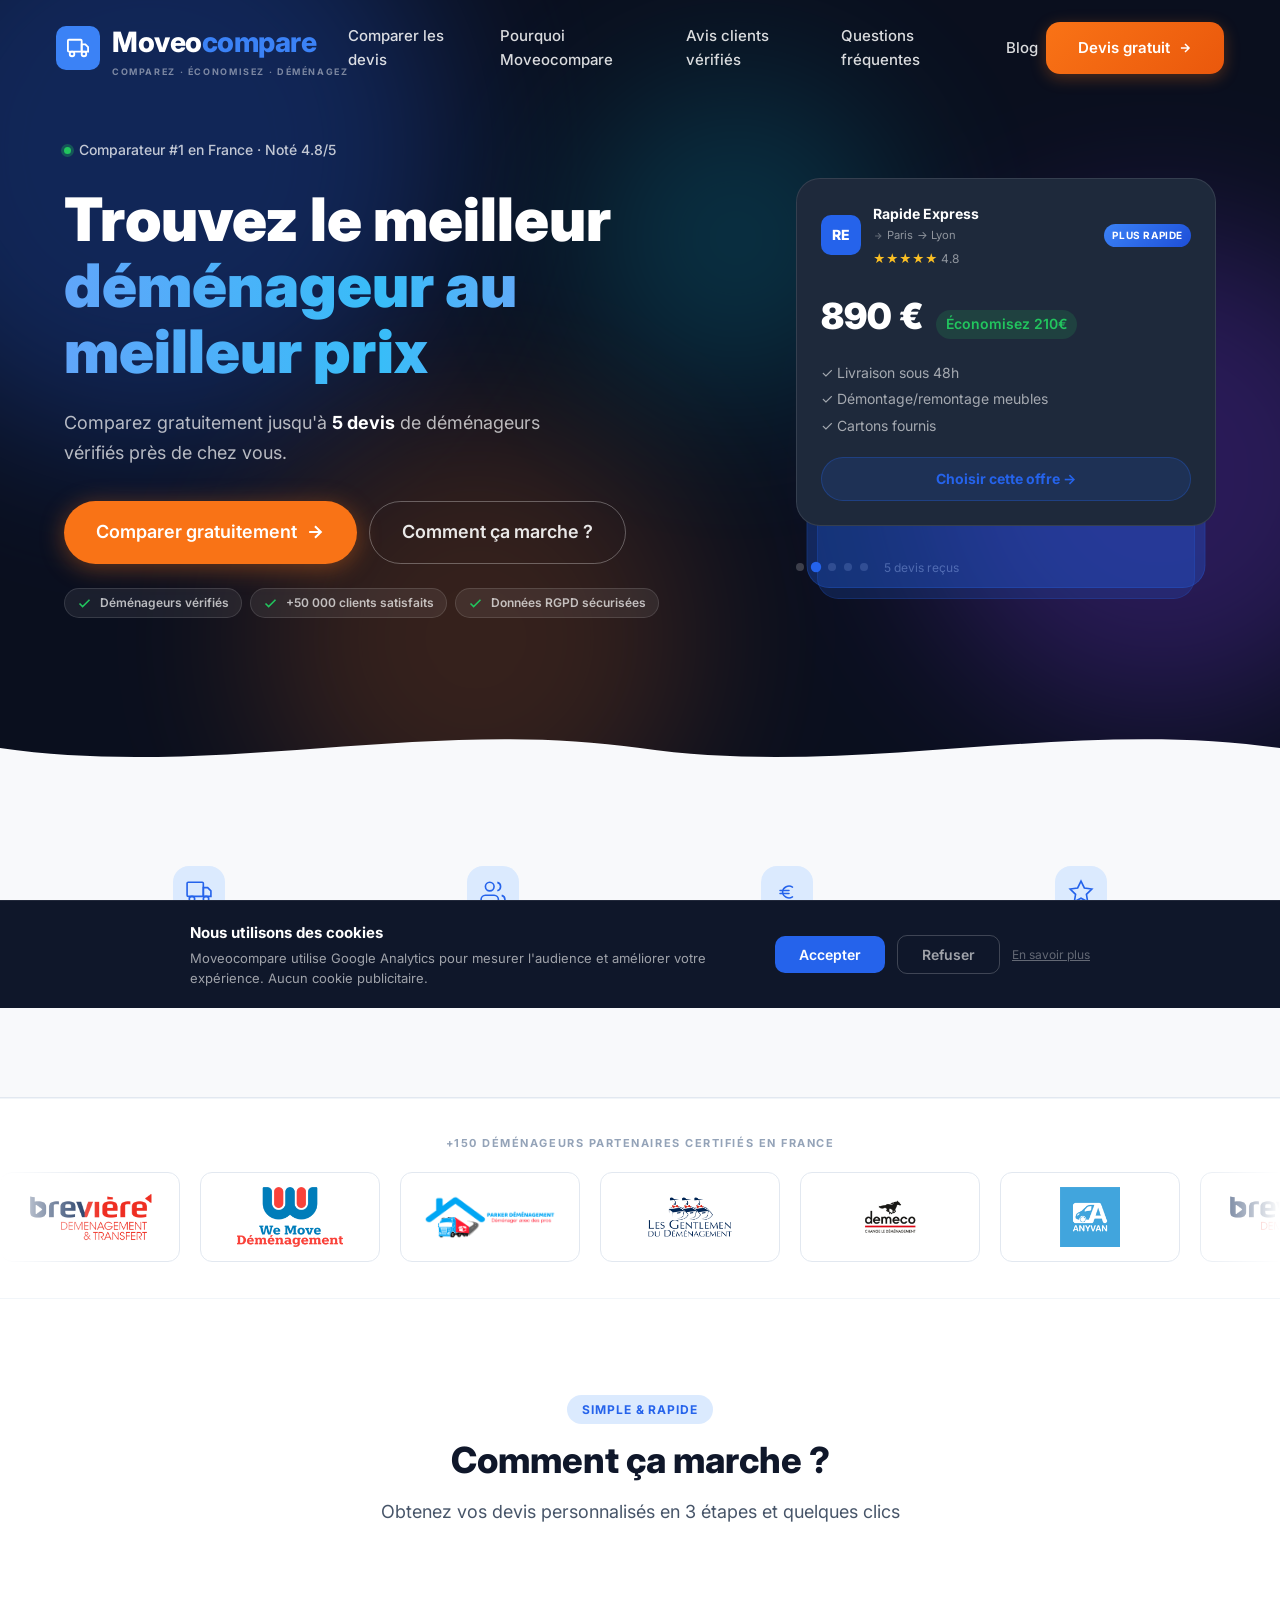
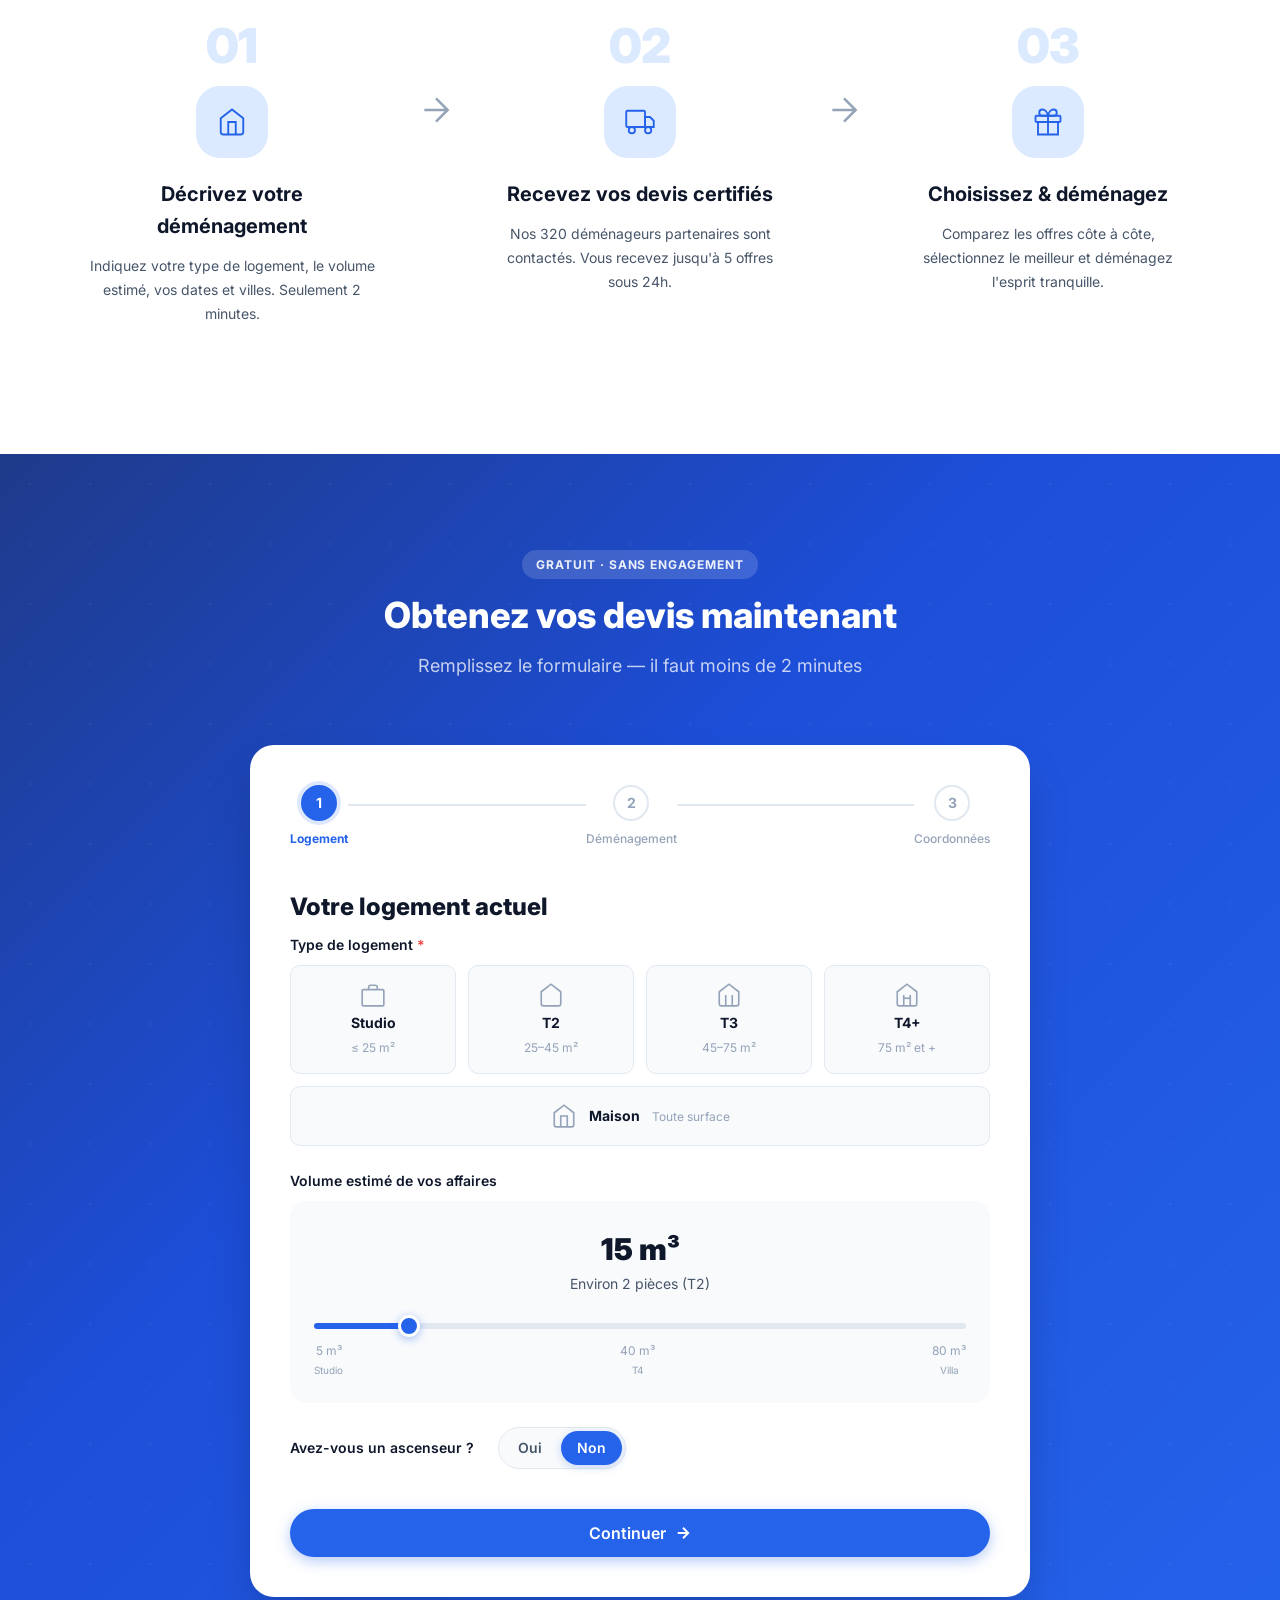
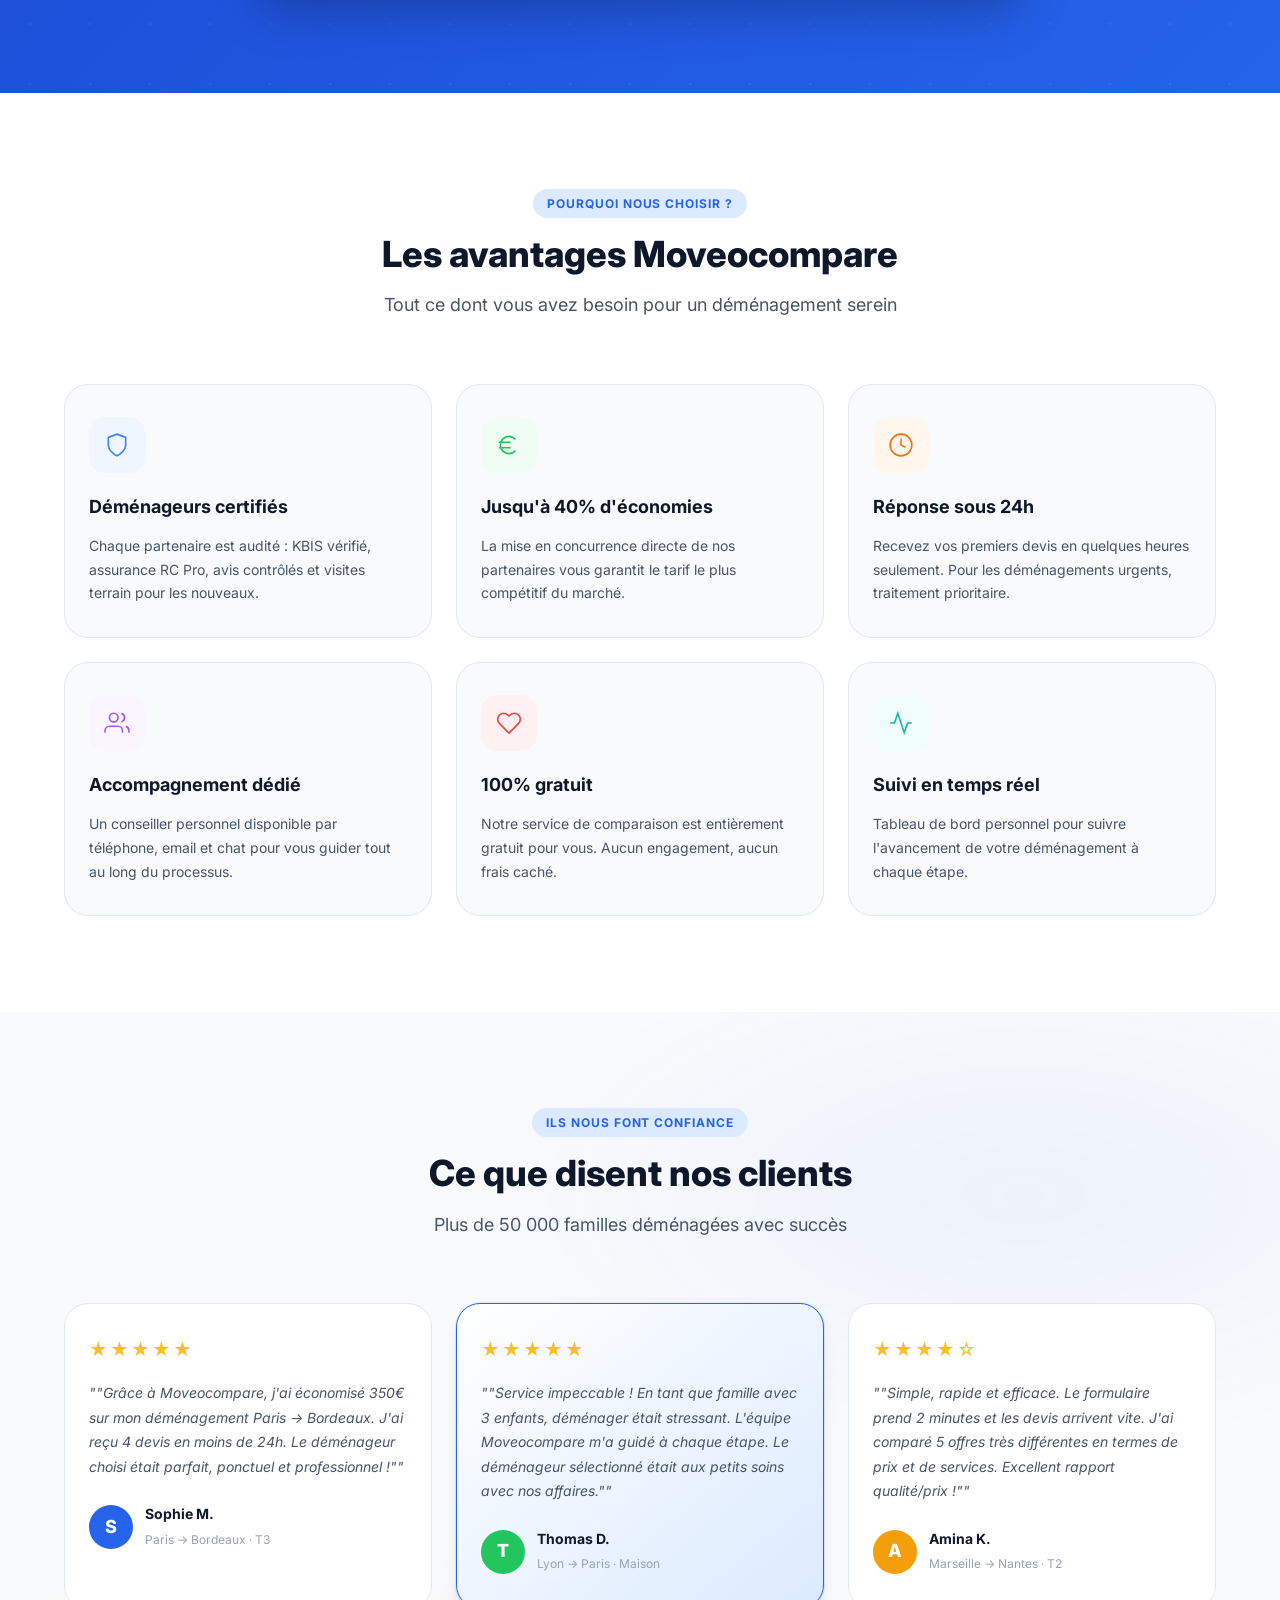
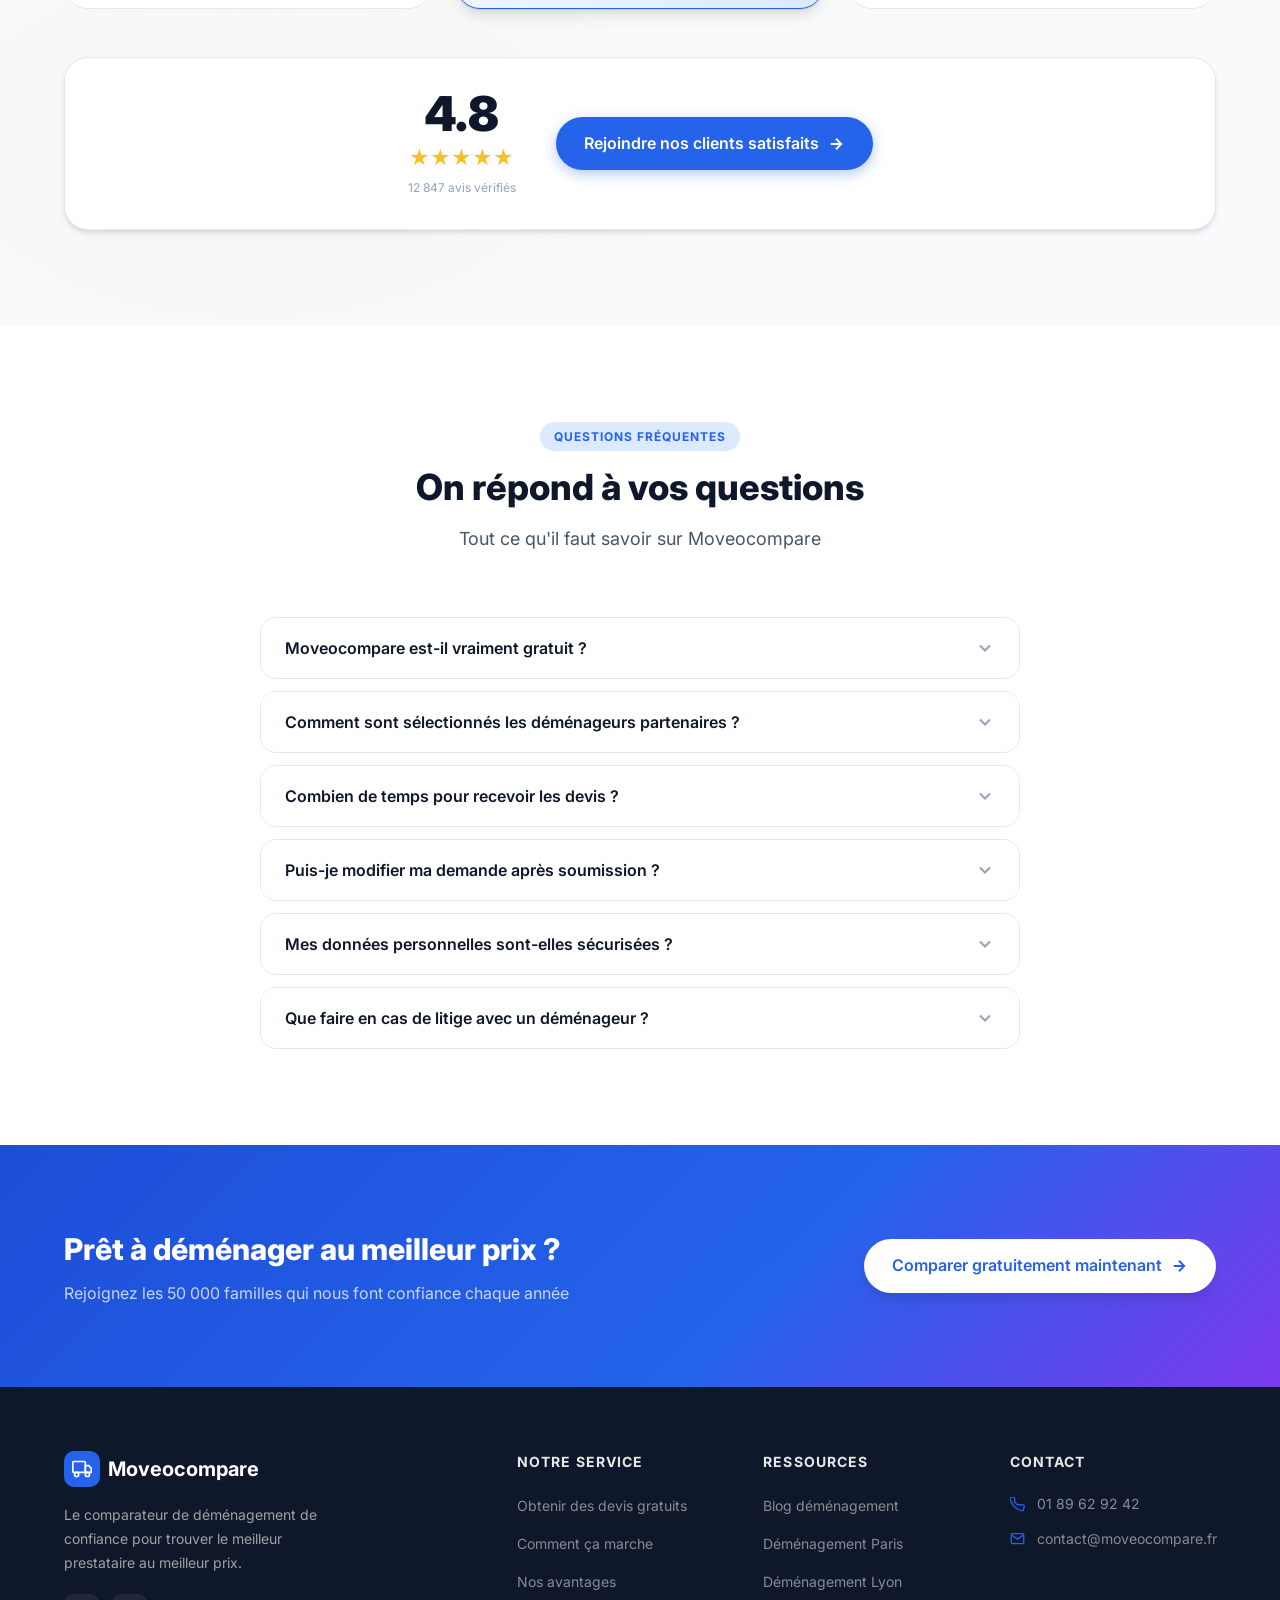
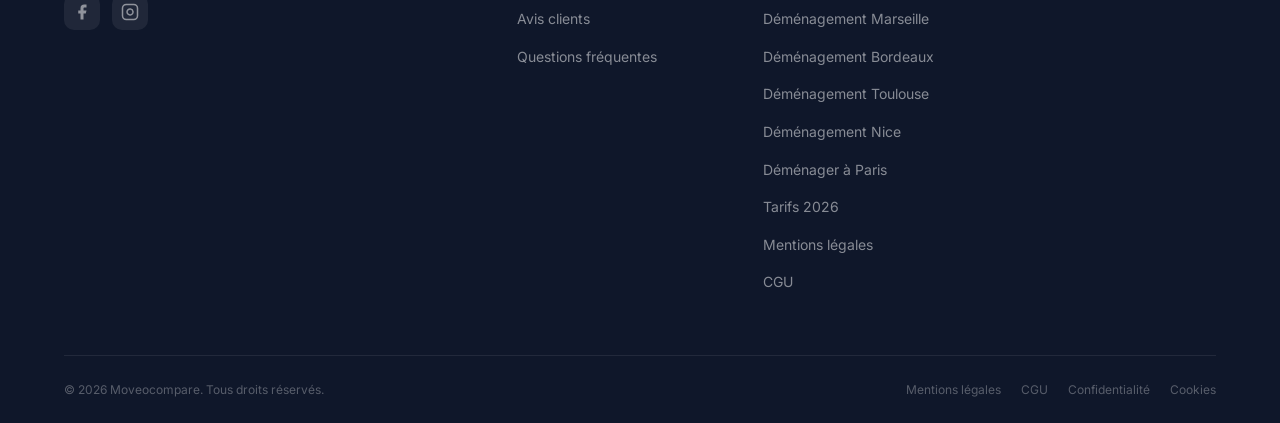
==== commit ad628f30: "Google Ads : tag inconditonnel sur les 15 pages HTML Separe du tag GA4 conditionnel : se charge touj" ====
--- a/index.html
+++ b/index.html
@@ -193,6 +193,15 @@
       ]
     }
     </script>
+
+    <!-- Google tag (gtag.js) — Google Ads AW-18203640088 -->
+    <script async src="https://www.googletagmanager.com/gtag/js?id=AW-18203640088"></script>
+    <script>
+      window.dataLayer = window.dataLayer || [];
+      function gtag(){dataLayer.push(arguments);}
+      gtag('js', new Date());
+      gtag('config', 'AW-18203640088');
+    </script>
 </head>
 <body>
 
